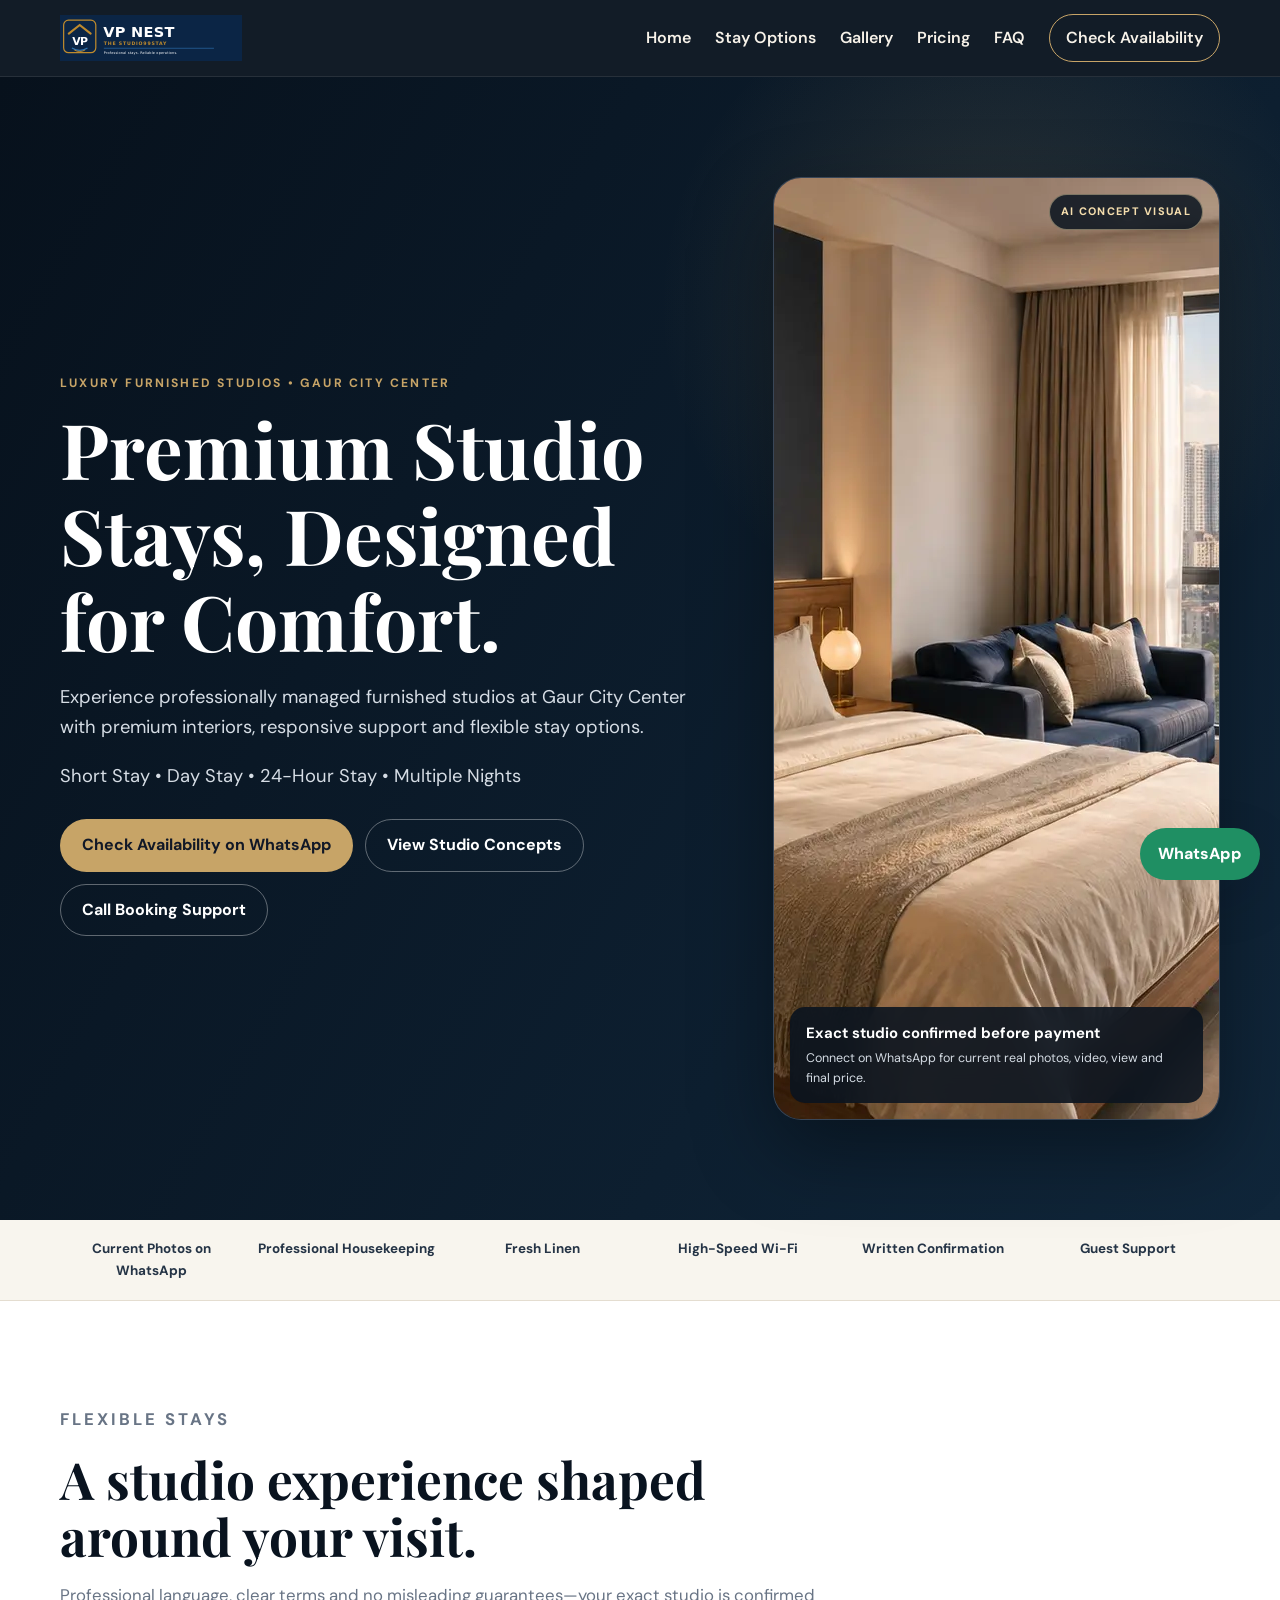
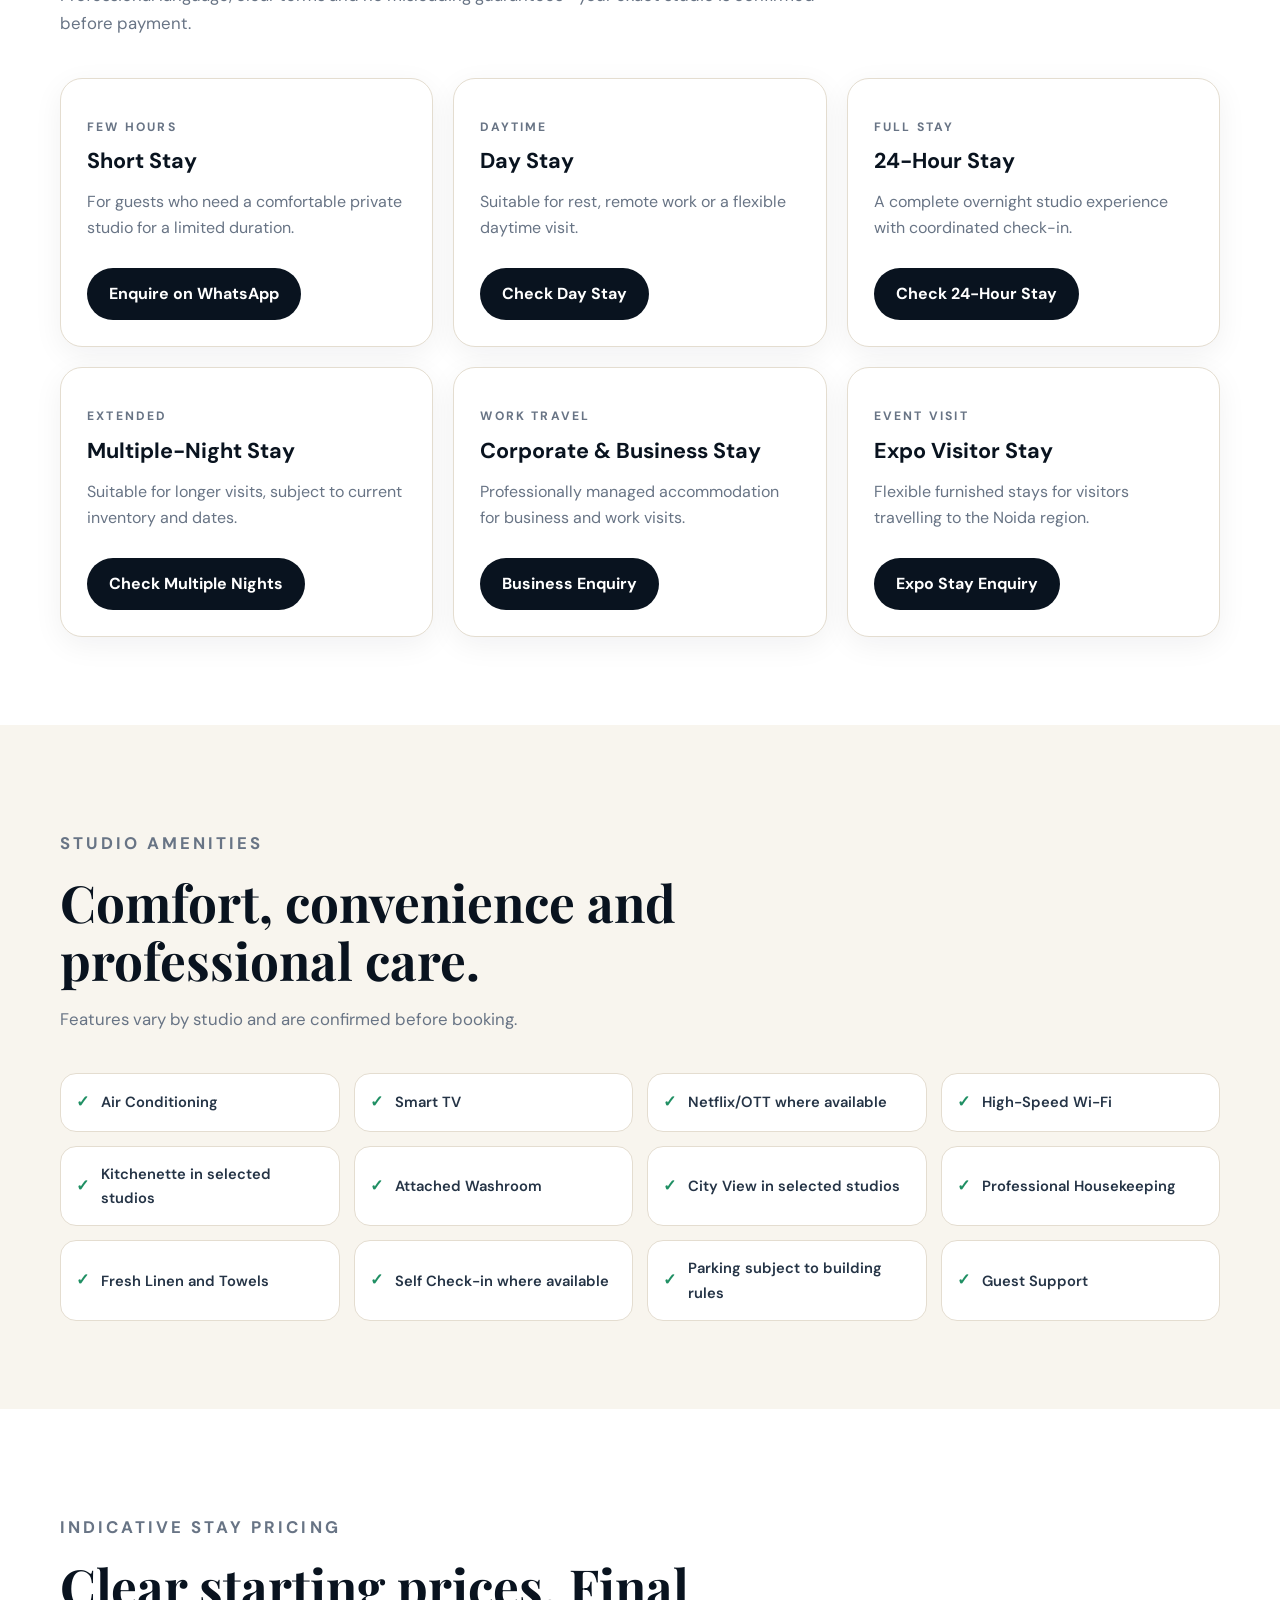
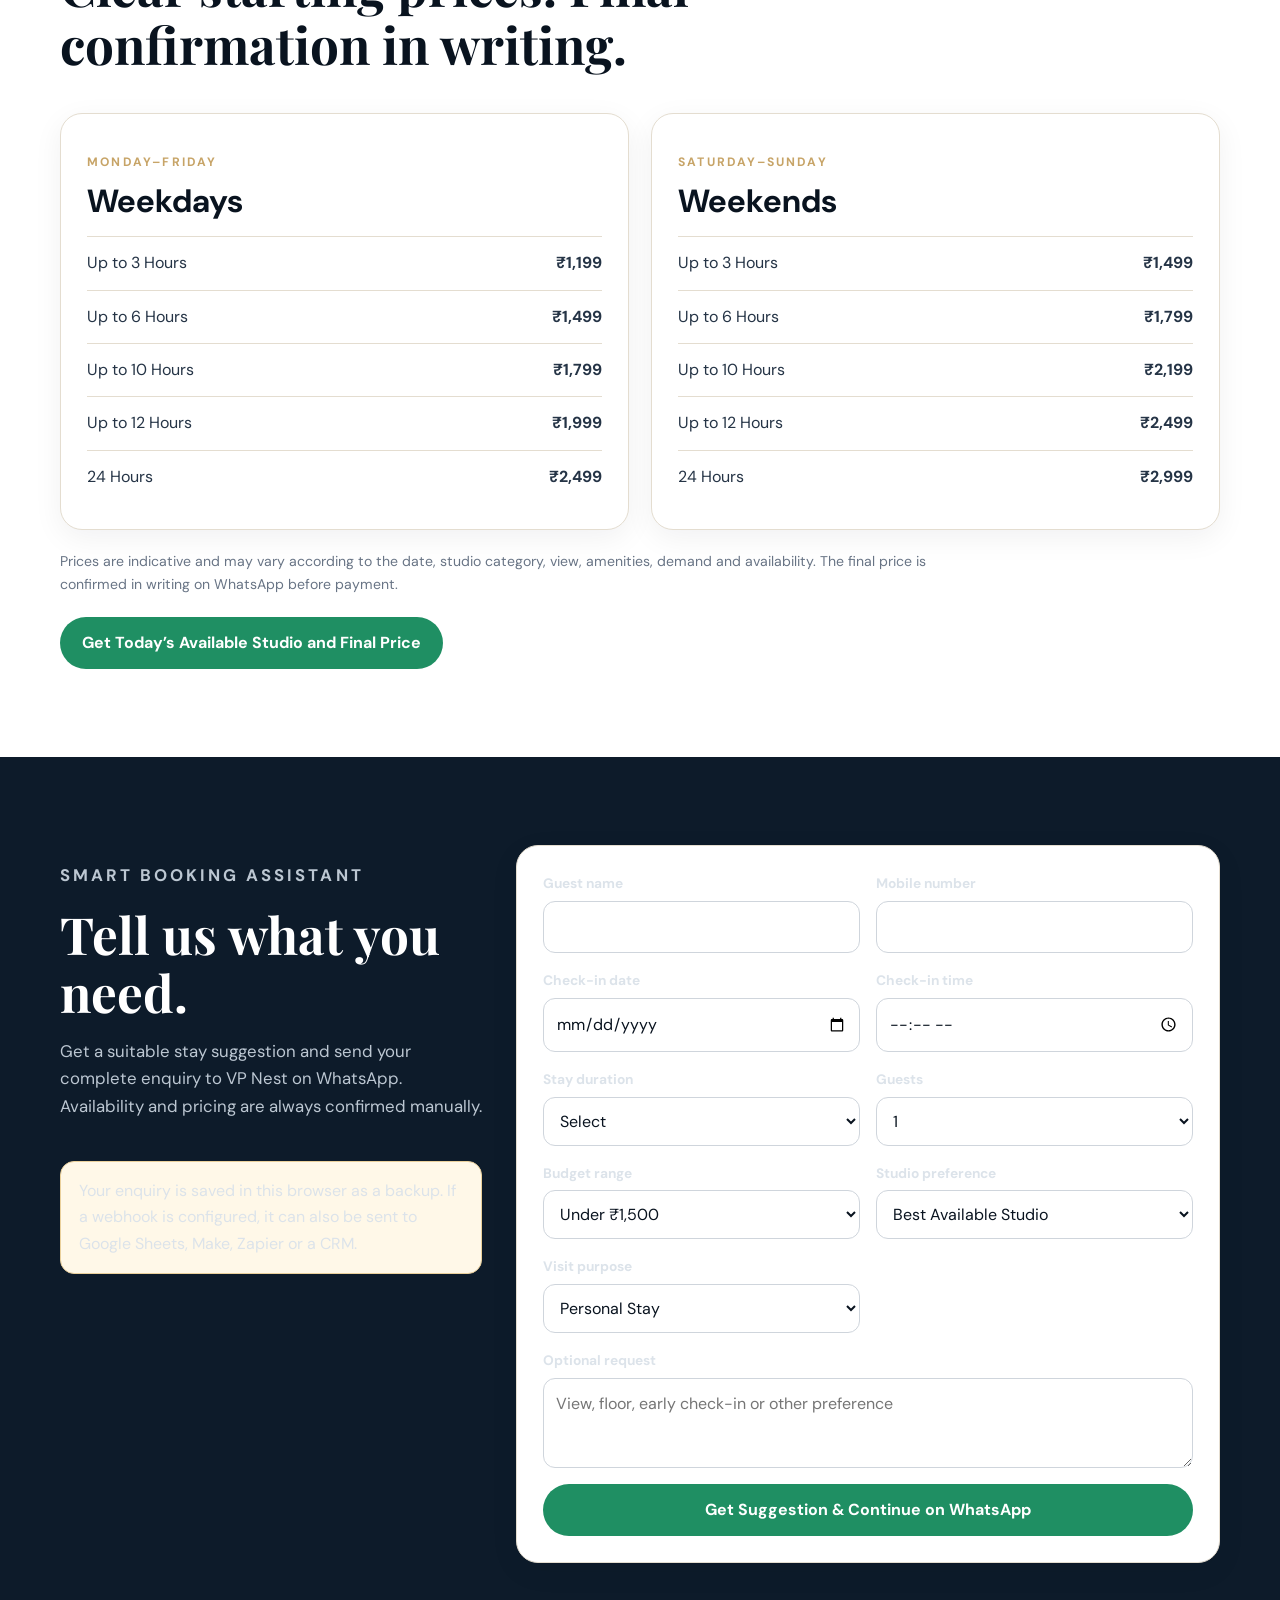
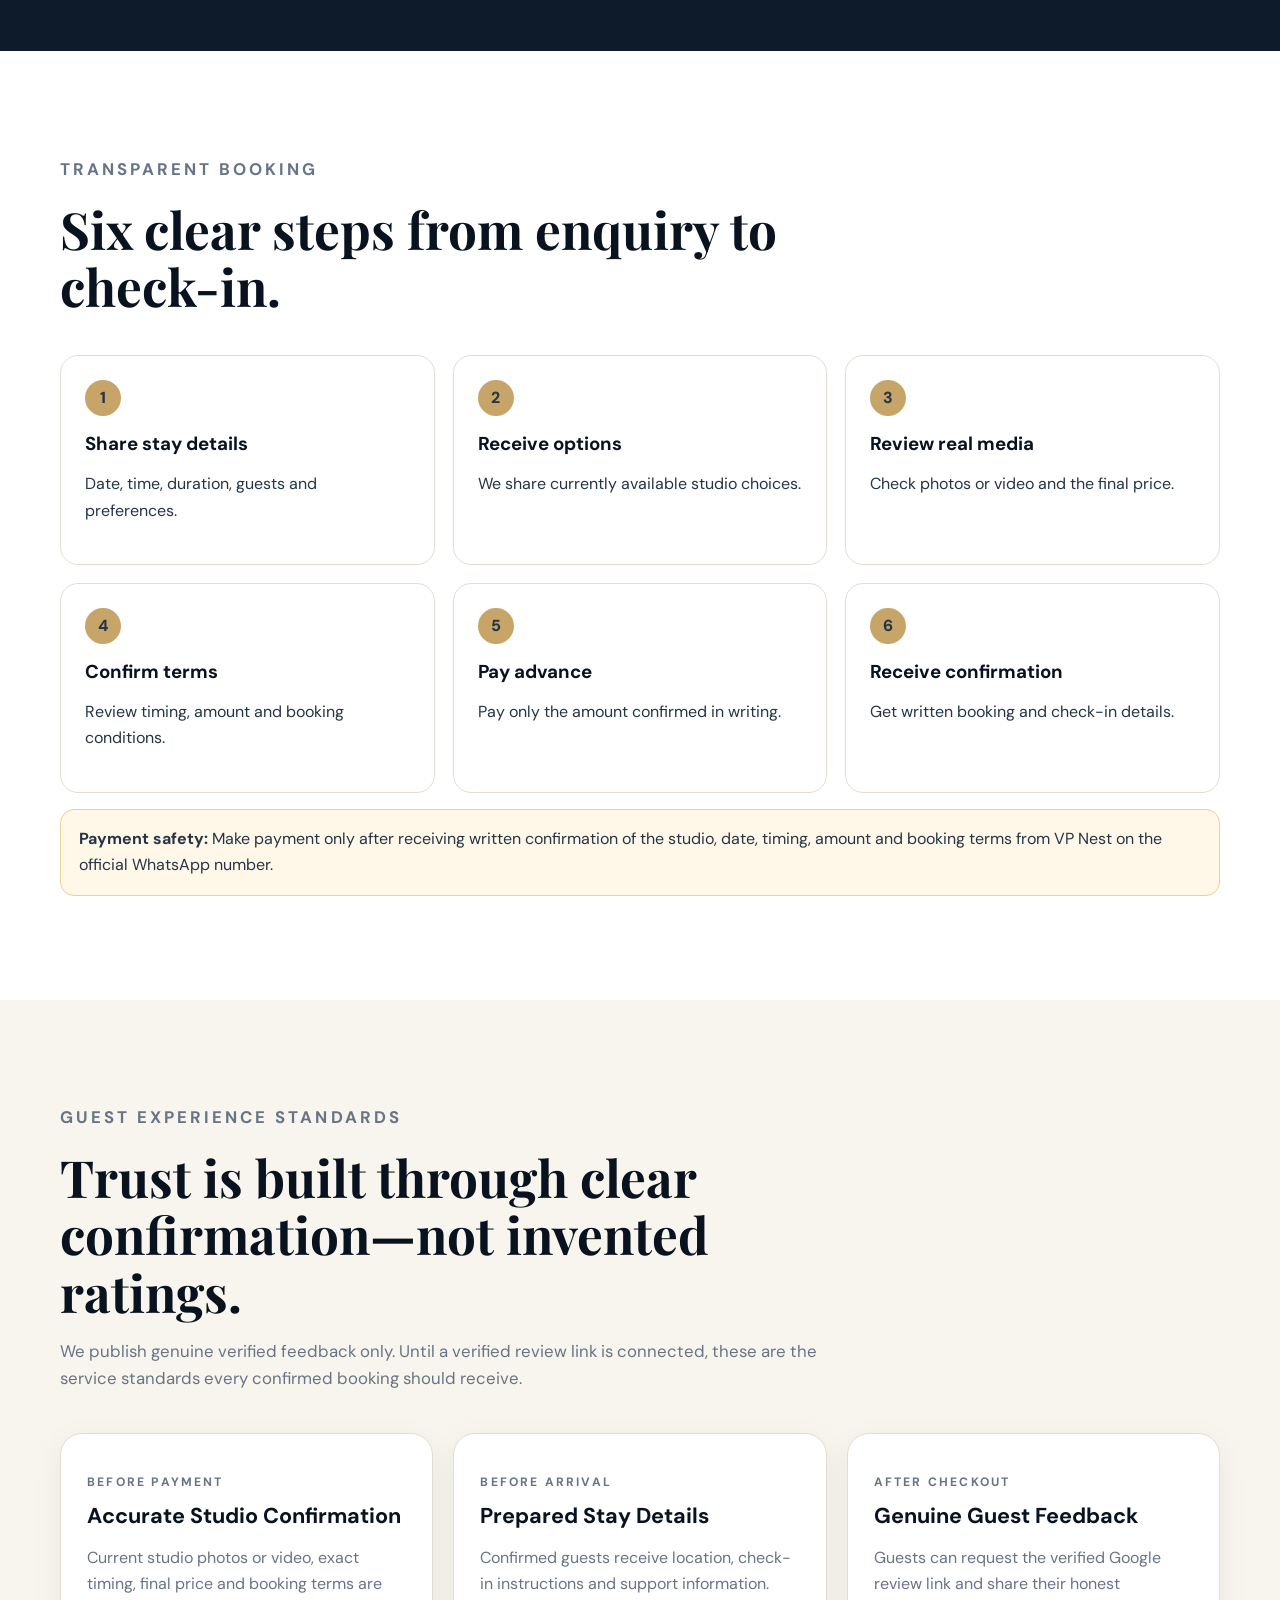
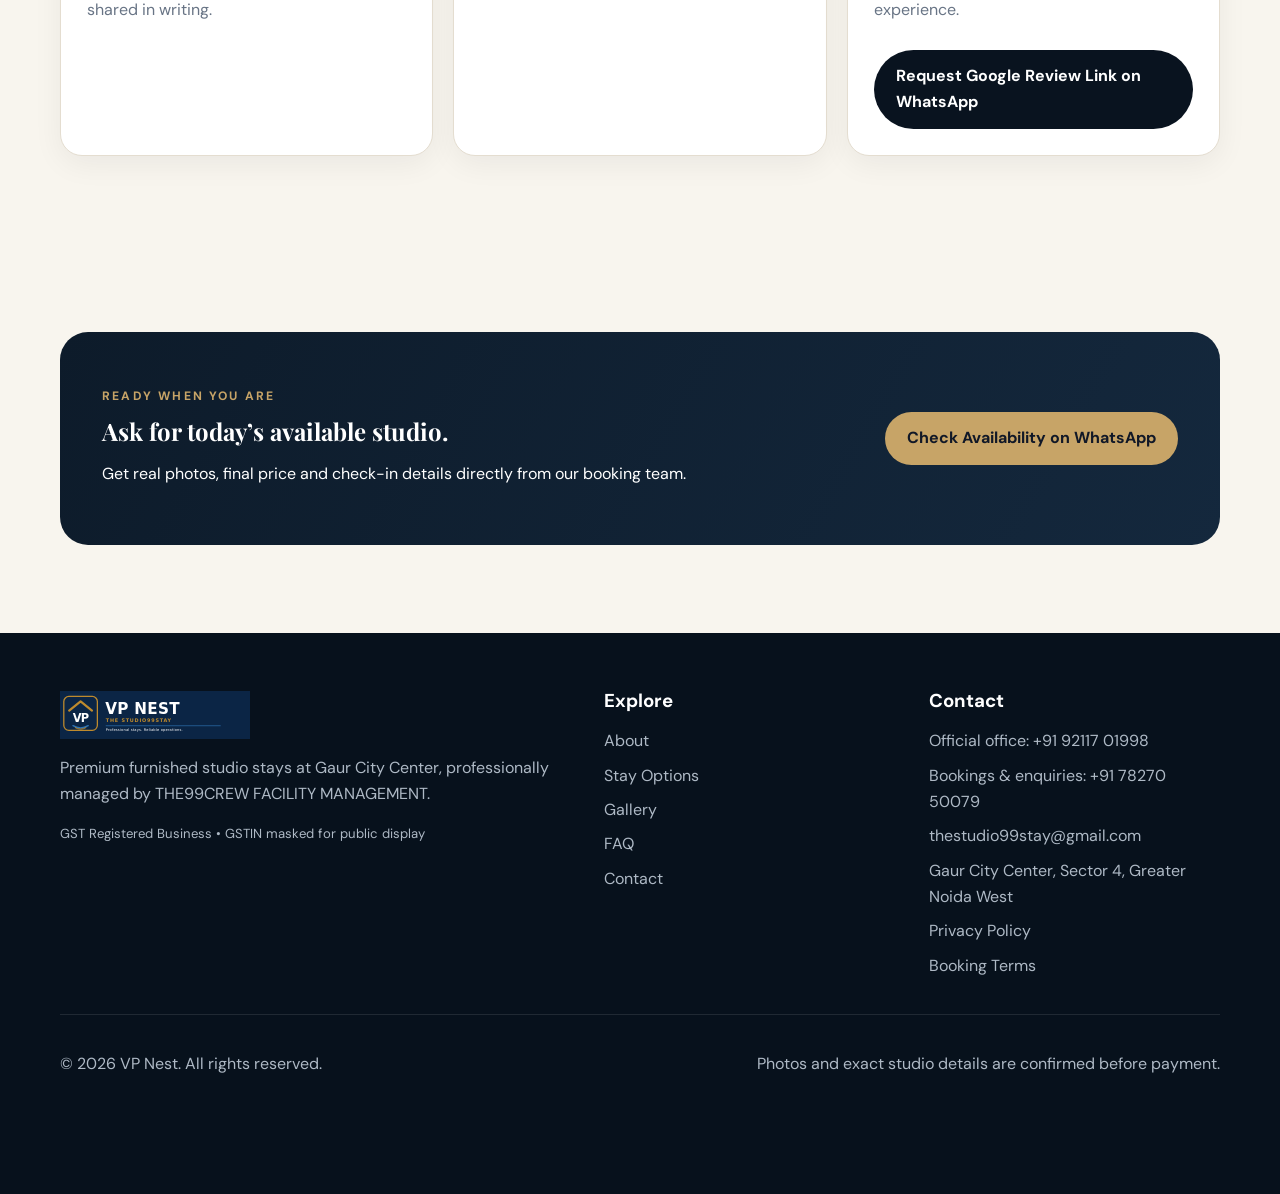
==== index.html @ a3711e69 "Add separate office and booking contact numbers" ====
<!doctype html><html lang="en-IN"><head><meta charset="utf-8"><meta name="viewport" content="width=device-width,initial-scale=1"><title>Luxury Studio Apartments in Greater Noida West | VP Nest</title><meta name="description" content="Premium furnished studio apartments at Gaur City Center for short stays, day stays, 24-hour and extended stays. Check real photos and availability on WhatsApp."><meta name="robots" content="index,follow"><meta name="theme-color" content="#09131f"><link rel="canonical" href="https://vp-nest-website.vercel.app/"><meta property="og:title" content="VP Nest – Premium Studio Stays"><meta property="og:description" content="Luxury furnished studio apartments at Gaur City Center, Greater Noida West."><meta property="og:type" content="website"><meta property="og:url" content="https://vp-nest-website.vercel.app/"><meta property="og:image" content="https://vp-nest-website.vercel.app/og-cover.jpg"><meta name="twitter:card" content="summary_large_image"><link rel="icon" href="favicon.svg"><link rel="manifest" href="manifest.webmanifest"><link rel="stylesheet" href="styles.css"><script type="application/ld+json">{"@context":"https://schema.org","@type":["LodgingBusiness","LocalBusiness"],"name":"VP Nest – The Studio99Stay","legalName":"THE99CREW FACILITY MANAGEMENT","url":"https://vp-nest-website.vercel.app/","telephone":"+919211701998","contactPoint":[{"@type":"ContactPoint","telephone":"+919211701998","contactType":"office"},{"@type":"ContactPoint","telephone":"+917827050079","contactType":"reservations","availableLanguage":["English","Hindi"]}],"email":"thestudio99stay@gmail.com","priceRange":"₹₹","address":{"@type":"PostalAddress","streetAddress":"Gaur City Center, Sector 4","addressLocality":"Greater Noida West","addressRegion":"Uttar Pradesh","addressCountry":"IN"}}</script></head><body>
<a class="skip-link" href="#main-content">Skip to content</a><header class="site-header"><nav class="nav container" aria-label="Main navigation"><a class="brand" href="index.html"><img src="logo-white.svg" alt="VP Nest – The Studio99Stay"></a><button class="nav-toggle" aria-label="Open navigation" aria-expanded="false"><span></span><span></span><span></span></button><div class="nav-links"><a href="index.html">Home</a><a href="services.html">Stay Options</a><a href="gallery.html">Gallery</a><a href="#pricing">Pricing</a><a href="faq.html">FAQ</a><a class="nav-cta" href="contact.html">Check Availability</a></div></nav></header>
<main id="main-content"><section class="hero"><div class="container hero-grid"><div class="hero-copy"><p class="eyebrow">Luxury furnished studios • Gaur City Center</p><h1>Premium Studio Stays, Designed for Comfort.</h1><p>Experience professionally managed furnished studios at Gaur City Center with premium interiors, responsive support and flexible stay options.</p><p>Short Stay • Day Stay • 24-Hour Stay • Multiple Nights</p><div class="hero-actions"><a class="btn btn-gold" data-whatsapp data-track="whatsapp_click">Check Availability on WhatsApp</a><a class="btn btn-outline" href="gallery.html">View Studio Concepts</a><a class="btn btn-outline" data-phone-link data-track="phone_click">Call Booking Support</a></div></div><div class="hero-media"><img src="assets/studios/studio-city-view-bedroom.webp" alt="AI concept visual of a premium furnished studio bedroom with city view" width="1672" height="941" fetchpriority="high"><span class="concept-badge">AI CONCEPT VISUAL</span><div class="hero-media-note"><strong>Exact studio confirmed before payment</strong><span>Connect on WhatsApp for current real photos, video, view and final price.</span></div></div></div></section>
<div class="trust-strip"><div class="container trust-grid"><span>Current Photos on WhatsApp</span><span>Professional Housekeeping</span><span>Fresh Linen</span><span>High-Speed Wi-Fi</span><span>Written Confirmation</span><span>Guest Support</span></div></div>
<section class="section container"><div class="section-heading"><p class="eyebrow">Flexible stays</p><h2>A studio experience shaped around your visit.</h2><p>Professional language, clear terms and no misleading guarantees—your exact studio is confirmed before payment.</p></div><div class="cards"><article class="card"><p class="kicker">FEW HOURS</p><h3>Short Stay</h3><p>For guests who need a comfortable private studio for a limited duration.</p><a class="btn btn-dark" data-whatsapp>Enquire on WhatsApp</a></article><article class="card"><p class="kicker">DAYTIME</p><h3>Day Stay</h3><p>Suitable for rest, remote work or a flexible daytime visit.</p><a class="btn btn-dark" data-whatsapp>Check Day Stay</a></article><article class="card"><p class="kicker">FULL STAY</p><h3>24-Hour Stay</h3><p>A complete overnight studio experience with coordinated check-in.</p><a class="btn btn-dark" data-whatsapp>Check 24-Hour Stay</a></article><article class="card"><p class="kicker">EXTENDED</p><h3>Multiple-Night Stay</h3><p>Suitable for longer visits, subject to current inventory and dates.</p><a class="btn btn-dark" data-whatsapp>Check Multiple Nights</a></article><article class="card"><p class="kicker">WORK TRAVEL</p><h3>Corporate & Business Stay</h3><p>Professionally managed accommodation for business and work visits.</p><a class="btn btn-dark" data-whatsapp>Business Enquiry</a></article><article class="card"><p class="kicker">EVENT VISIT</p><h3>Expo Visitor Stay</h3><p>Flexible furnished stays for visitors travelling to the Noida region.</p><a class="btn btn-dark" data-whatsapp>Expo Stay Enquiry</a></article></div></section>
<section class="section section-soft"><div class="container"><div class="section-heading"><p class="eyebrow">Studio amenities</p><h2>Comfort, convenience and professional care.</h2><p>Features vary by studio and are confirmed before booking.</p></div><div id="amenitiesGrid" class="amenities-grid"></div></div></section>
<section id="pricing" class="section container"><div class="section-heading"><p class="eyebrow">Indicative stay pricing</p><h2>Clear starting prices. Final confirmation in writing.</h2></div><div id="pricingTables" class="pricing-grid"></div><p class="disclaimer">Prices are indicative and may vary according to the date, studio category, view, amenities, demand and availability. The final price is confirmed in writing on WhatsApp before payment.</p><a class="btn btn-whatsapp" data-whatsapp>Get Today’s Available Studio and Final Price</a></section>
<section class="section section-dark"><div class="container assistant-layout"><div><div class="section-heading"><p class="eyebrow">Smart booking assistant</p><h2>Tell us what you need.</h2><p>Get a suitable stay suggestion and send your complete enquiry to VP Nest on WhatsApp. Availability and pricing are always confirmed manually.</p></div><div class="photo-note">Your enquiry is saved in this browser as a backup. If a webhook is configured, it can also be sent to Google Sheets, Make, Zapier or a CRM.</div></div><form id="bookingAssistant" class="assistant-card"><div class="field"><label for="name">Guest name</label><input id="name" name="name" autocomplete="name" required></div><div class="field"><label for="phone">Mobile number</label><input id="phone" name="phone" inputmode="tel" autocomplete="tel" pattern="[0-9 +()-]{10,16}" required></div><div class="field"><label for="checkinDate">Check-in date</label><input id="checkinDate" name="checkinDate" type="date" required></div><div class="field"><label for="checkinTime">Check-in time</label><input id="checkinTime" name="checkinTime" type="time" required></div><div class="field"><label for="duration">Stay duration</label><select id="duration" name="duration" required><option value="">Select</option><option>Up to 3 Hours</option><option>Up to 6 Hours</option><option>Up to 10 Hours</option><option>Up to 12 Hours</option><option>24 Hours</option><option>Multiple Nights</option></select></div><div class="field"><label for="guests">Guests</label><select id="guests" name="guests" required><option>1</option><option>2</option><option>3</option><option>4</option></select></div><div class="field"><label for="budget">Budget range</label><select id="budget" name="budget" required><option>Under ₹1,500</option><option>₹1,500–₹2,000</option><option>₹2,000–₹3,000</option><option>₹3,000+</option></select></div><div class="field"><label for="preference">Studio preference</label><select id="preference" name="preference" required><option>Best Available Studio</option><option>Premium Studio</option><option>City View</option><option>Kitchenette</option></select></div><div class="field"><label for="purpose">Visit purpose</label><select id="purpose" name="purpose" required><option>Personal Stay</option><option>Business</option><option>Expo Visit</option><option>Remote Work</option><option>Other</option></select></div><div class="field full"><label for="request">Optional request</label><textarea id="request" name="request" placeholder="View, floor, early check-in or other preference"></textarea></div><div id="assistantResult" class="assistant-result" hidden aria-live="polite"></div><button class="btn btn-whatsapp field full" type="submit">Get Suggestion & Continue on WhatsApp</button></form></div></section>
<section class="section container"><div class="section-heading"><p class="eyebrow">Transparent booking</p><h2>Six clear steps from enquiry to check-in.</h2></div><div class="steps"><article class="step"><h3>Share stay details</h3><p>Date, time, duration, guests and preferences.</p></article><article class="step"><h3>Receive options</h3><p>We share currently available studio choices.</p></article><article class="step"><h3>Review real media</h3><p>Check photos or video and the final price.</p></article><article class="step"><h3>Confirm terms</h3><p>Review timing, amount and booking conditions.</p></article><article class="step"><h3>Pay advance</h3><p>Pay only the amount confirmed in writing.</p></article><article class="step"><h3>Receive confirmation</h3><p>Get written booking and check-in details.</p></article></div><p class="safety-notice"><strong>Payment safety:</strong> Make payment only after receiving written confirmation of the studio, date, timing, amount and booking terms from VP Nest on the official WhatsApp number.</p></section>
<section class="section section-soft"><div class="container"><div class="section-heading"><p class="eyebrow">Guest experience standards</p><h2>Trust is built through clear confirmation—not invented ratings.</h2><p>We publish genuine verified feedback only. Until a verified review link is connected, these are the service standards every confirmed booking should receive.</p></div><div class="cards"><article class="card"><p class="kicker">BEFORE PAYMENT</p><h3>Accurate Studio Confirmation</h3><p>Current studio photos or video, exact timing, final price and booking terms are shared in writing.</p></article><article class="card"><p class="kicker">BEFORE ARRIVAL</p><h3>Prepared Stay Details</h3><p>Confirmed guests receive location, check-in instructions and support information.</p></article><article class="card"><p class="kicker">AFTER CHECKOUT</p><h3>Genuine Guest Feedback</h3><p>Guests can request the verified Google review link and share their honest experience.</p><a id="googleReviewButton" class="btn btn-dark">Request Review Link</a></article></div></div></section>
<section class="section section-soft"><div class="container cta"><div><p class="eyebrow">Ready when you are</p><h2>Ask for today’s available studio.</h2><p>Get real photos, final price and check-in details directly from our booking team.</p></div><a class="btn btn-gold" data-whatsapp>Check Availability on WhatsApp</a></div></section></main>
<footer class="footer"><div class="container footer-grid"><div><img class="footer-logo" src="logo-white.svg" alt="VP Nest – The Studio99Stay"><p>Premium furnished studio stays at Gaur City Center, professionally managed by THE99CREW FACILITY MANAGEMENT.</p><p class="legal-line">GST Registered Business • GSTIN masked for public display</p></div><div><h3>Explore</h3><div class="footer-links"><a href="about.html">About</a><a href="services.html">Stay Options</a><a href="gallery.html">Gallery</a><a href="faq.html">FAQ</a><a href="contact.html">Contact</a></div></div><div><h3>Contact</h3><div class="footer-links"><span>Official office: <a data-official-phone-link data-official-phone></a></span><span>Bookings &amp; enquiries: <a data-phone-link data-phone></a></span><a data-email></a><span>Gaur City Center, Sector 4, Greater Noida West</span><a href="privacy.html">Privacy Policy</a><a href="terms.html">Booking Terms</a></div></div></div><div class="container footer-bottom"><p>© <span data-current-year></span> VP Nest. All rights reserved.</p><p>Photos and exact studio details are confirmed before payment.</p></div></footer>
<a class="floating-whatsapp" data-whatsapp>WhatsApp</a><div class="mobile-bar"><a data-whatsapp>WhatsApp</a><a data-phone-link>Call</a><a href="gallery.html">Photos</a></div><script src="config.js"></script><script src="script.js"></script></body></html>
---- styles.css ----
@import url('https://fonts.googleapis.com/css2?family=DM+Sans:wght@400;500;600;700&family=Playfair+Display:wght@600;700&display=swap');
.hero-media{position:relative;border-radius:28px;overflow:hidden;box-shadow:0 30px 80px rgba(0,0,0,.38);border:1px solid rgba(255,255,255,.16);background:#132337}.hero-media>img{width:100%;aspect-ratio:16/9;object-fit:cover}.concept-badge{position:absolute;top:16px;right:16px;padding:8px 11px;border-radius:999px;background:rgba(9,19,31,.85);color:#f4ddad;border:1px solid rgba(244,221,173,.45);font-size:.68rem;letter-spacing:.12em;font-weight:800;backdrop-filter:blur(10px)}.hero-media-note{position:absolute;left:16px;right:16px;bottom:16px;display:grid;gap:2px;padding:14px 16px;border-radius:15px;background:rgba(9,19,31,.87);backdrop-filter:blur(12px)}.hero-media-note strong{font-size:.93rem}.hero-media-note span{color:#d5dce4;font-size:.78rem}.concept-gallery{display:grid;grid-template-columns:repeat(12,1fr);gap:18px}.concept-card{position:relative;grid-column:span 4;overflow:hidden;border:0;border-radius:22px;padding:0;background:#101d2a;color:#fff;text-align:left;cursor:pointer;box-shadow:var(--shadow)}.concept-card:first-child{grid-column:span 8}.concept-card:nth-child(2){grid-column:span 4}.concept-card img{width:100%;aspect-ratio:4/3;object-fit:cover;transition:transform .45s ease}.concept-card:first-child img{aspect-ratio:2/1}.concept-card:hover img,.concept-card:focus-visible img{transform:scale(1.025)}.concept-card-overlay{position:absolute;inset:auto 0 0;padding:36px 18px 17px;background:linear-gradient(transparent,rgba(5,13,21,.92));display:flex;align-items:end;justify-content:space-between;gap:12px}.concept-card-overlay strong{font-size:1rem}.concept-card-overlay span{font-size:.65rem;letter-spacing:.09em;color:#f1dcae}.lightbox{position:fixed;z-index:100;inset:0;background:rgba(4,9,15,.96);display:grid;place-items:center;padding:50px 70px}.lightbox[hidden]{display:none}.lightbox figure{margin:0;max-width:min(1100px,90vw)}.lightbox figure img{max-height:76vh;width:auto;margin:auto;border-radius:16px}.lightbox figcaption{display:flex;align-items:center;justify-content:center;gap:14px;flex-wrap:wrap;color:#fff;padding:14px;text-align:center}.lightbox figcaption span,.lightbox figcaption small{color:#aeb9c5}.lightbox-close,.lightbox-prev,.lightbox-next{position:absolute;border:1px solid rgba(255,255,255,.25);background:rgba(255,255,255,.08);color:#fff;border-radius:50%;cursor:pointer}.lightbox-close{top:18px;right:18px;width:45px;height:45px;font-size:1.8rem}.lightbox-prev,.lightbox-next{top:50%;width:48px;height:48px;font-size:2rem}.lightbox-prev{left:18px}.lightbox-next{right:18px}.gallery-hero{background:radial-gradient(circle at 80% 15%,rgba(199,164,103,.22),transparent 25%),var(--navy)}
@media(max-width:900px){.concept-card,.concept-card:first-child,.concept-card:nth-child(2){grid-column:span 6}}
@media(max-width:620px){.hero-media-note{position:relative;left:auto;right:auto;bottom:auto;border-radius:0}.concept-card,.concept-card:first-child,.concept-card:nth-child(2){grid-column:1/-1}.concept-card:first-child img{aspect-ratio:4/3}.lightbox{padding:55px 12px 90px}.lightbox-prev,.lightbox-next{top:auto;bottom:22px}}
:root{--ink:#09131f;--navy:#0d1b2a;--navy2:#14283d;--ivory:#f8f5ee;--paper:#fff;--gold:#c7a467;--text:#253446;--muted:#687485;--line:#e4ddd0;--green:#1f8f63;--shadow:0 18px 55px rgba(9,19,31,.12);--radius:22px}*{box-sizing:border-box}html{scroll-behavior:smooth}body{margin:0;font-family:'DM Sans',Arial,sans-serif;color:var(--text);background:var(--paper);line-height:1.65}body.menu-open{overflow:hidden}a{color:inherit;text-decoration:none}img{max-width:100%;display:block}button,input,select,textarea{font:inherit}.container{width:min(1160px,calc(100% - 36px));margin:auto}.skip-link{position:absolute;left:-9999px}.skip-link:focus{left:16px;top:16px;z-index:100;background:#fff;padding:10px}.site-header{position:sticky;top:0;z-index:40;background:rgba(9,19,31,.96);backdrop-filter:blur(12px);border-bottom:1px solid rgba(255,255,255,.09)}.nav{height:76px;display:flex;align-items:center;justify-content:space-between}.brand img{width:182px;height:auto}.nav-links{display:flex;align-items:center;gap:24px;color:#f7f2e9;font-weight:600}.nav-links a:hover,.nav-links a:focus-visible{color:#e5c98e}.nav-cta{border:1px solid var(--gold);border-radius:999px;padding:10px 16px}.nav-toggle{display:none;background:none;border:0;padding:10px}.nav-toggle span{display:block;width:25px;height:2px;background:#fff;margin:5px}.hero{min-height:720px;color:#fff;display:grid;align-items:center;background:radial-gradient(circle at 78% 20%,rgba(199,164,103,.18),transparent 25%),linear-gradient(120deg,#07111c,#10263a)}.hero-grid{display:grid;grid-template-columns:1.18fr .82fr;gap:70px;align-items:center;padding:100px 0}.eyebrow,.kicker{font-size:.76rem;letter-spacing:.18em;font-weight:700;text-transform:uppercase;color:var(--gold)}h1,h2,h3{color:var(--ink);line-height:1.12;margin:0 0 16px}h1,h2{font-family:'Playfair Display',Georgia,serif}.hero h1{color:#fff;font-size:clamp(3rem,6vw,5.5rem);max-width:830px}.hero-copy>p:not(.eyebrow){font-size:1.15rem;color:#d6dde5;max-width:700px}.hero-actions,.action-row{display:flex;gap:12px;flex-wrap:wrap;margin-top:28px}.btn{display:inline-flex;align-items:center;justify-content:center;min-height:50px;border:1px solid transparent;border-radius:999px;padding:12px 21px;font-weight:700;cursor:pointer;transition:.2s transform,.2s box-shadow}.btn:hover{transform:translateY(-2px)}.btn-gold{background:var(--gold);color:#111827}.btn-outline{border-color:rgba(255,255,255,.35);color:#fff}.btn-dark{background:var(--ink);color:#fff}.btn-whatsapp{background:var(--green);color:#fff}.hero-panel{background:rgba(255,255,255,.08);border:1px solid rgba(255,255,255,.16);border-radius:28px;padding:28px;box-shadow:var(--shadow)}.hero-panel h3{color:#fff;font-size:1.45rem}.hero-panel p{color:#d6dde5}.hero-note{border-top:1px solid rgba(255,255,255,.14);padding-top:18px;margin-top:18px}.trust-strip{background:var(--ivory);border-bottom:1px solid var(--line)}.trust-grid{display:grid;grid-template-columns:repeat(6,1fr);gap:12px;padding:18px 0}.trust-grid span{text-align:center;font-size:.84rem;font-weight:700}.section{padding:88px 0}.section-soft{background:var(--ivory)}.section-dark{background:var(--navy);color:#dce3ea}.section-dark h2,.section-dark h3{color:#fff}.section-heading{max-width:760px;margin-bottom:40px}.section-heading h2{font-size:clamp(2.2rem,4vw,3.7rem)}.section-heading p{color:var(--muted);font-size:1.05rem}.section-dark .section-heading p{color:#bcc7d2}.cards{display:grid;grid-template-columns:repeat(3,1fr);gap:20px}.card,.price-card,.assistant-card{background:#fff;border:1px solid var(--line);border-radius:var(--radius);padding:26px;box-shadow:0 8px 30px rgba(9,19,31,.06)}.card h3{font-size:1.35rem}.card p{color:var(--muted)}.card .btn{margin-top:10px}.amenities-grid{display:grid;grid-template-columns:repeat(4,1fr);gap:14px}.amenity{display:flex;gap:12px;align-items:center;background:#fff;border:1px solid var(--line);border-radius:16px;padding:15px}.amenity span{color:var(--green);font-weight:800}.amenity p{margin:0;font-weight:600;font-size:.92rem}.pricing-grid{display:grid;grid-template-columns:1fr 1fr;gap:22px}.price-card h3{font-size:2rem}.price-row{display:flex;justify-content:space-between;border-top:1px solid var(--line);padding:13px 0}.disclaimer{font-size:.88rem;color:var(--muted);max-width:880px;margin:20px 0}.assistant-layout{display:grid;grid-template-columns:.75fr 1.25fr;gap:34px}.assistant-card{display:grid;grid-template-columns:1fr 1fr;gap:16px}.field{display:grid;gap:6px}.field.full{grid-column:1/-1}.field label{font-size:.86rem;font-weight:700}.field input,.field select,.field textarea{width:100%;border:1px solid #cfd5dc;border-radius:12px;padding:12px;background:#fff;color:var(--ink)}.field textarea{min-height:90px;resize:vertical}.field input:focus,.field select:focus,.field textarea:focus{outline:3px solid rgba(199,164,103,.3);border-color:var(--gold)}.assistant-result{grid-column:1/-1;background:#edf8f2;border-radius:12px;padding:14px;display:grid}.assistant-result[hidden]{display:none}.photo-note,.safety-notice{padding:16px 18px;border-radius:14px;background:#fff8e8;border:1px solid #ead09b}.gallery-placeholder{display:grid;grid-template-columns:repeat(3,1fr);gap:18px}.photo-card{aspect-ratio:4/3;border-radius:22px;background:linear-gradient(145deg,#152a40,#0b1723);display:flex;align-items:flex-end;padding:20px;color:#fff;box-shadow:var(--shadow)}.photo-card span{font-weight:700}.steps{display:grid;grid-template-columns:repeat(3,1fr);gap:18px;counter-reset:step}.step{background:#fff;border:1px solid var(--line);border-radius:18px;padding:24px}.step:before{counter-increment:step;content:counter(step);display:grid;place-items:center;width:36px;height:36px;border-radius:50%;background:var(--gold);font-weight:800;margin-bottom:18px}.cta{background:linear-gradient(120deg,var(--navy),var(--navy2));color:#fff;border-radius:28px;padding:42px;display:flex;align-items:center;justify-content:space-between;gap:28px}.cta h2{color:#fff}.page-hero{background:var(--navy);color:#d9e2ea;padding:78px 0}.page-hero h1{color:#fff;font-size:clamp(2.7rem,5vw,4.7rem)}.split{display:grid;grid-template-columns:1fr 1fr;gap:36px}.legal-copy{max-width:800px}.legal-copy h2{margin-top:34px}.footer{background:#07111c;color:#aeb9c5;padding:58px 0 100px}.footer-grid{display:grid;grid-template-columns:1.4fr .8fr .8fr;gap:35px}.footer-logo{width:190px}.footer h3{color:#fff}.footer-links{display:grid;gap:8px}.legal-line{font-size:.82rem}.footer-bottom{border-top:1px solid rgba(255,255,255,.1);margin-top:35px;padding-top:20px;display:flex;justify-content:space-between}.mobile-bar{display:none}.floating-whatsapp{position:fixed;right:20px;bottom:20px;background:var(--green);color:#fff;padding:13px 18px;border-radius:999px;font-weight:800;z-index:35;box-shadow:var(--shadow)}:focus-visible{outline:3px solid #f0cf8e;outline-offset:3px}@media(max-width:900px){.nav-toggle{display:block}.nav-links{display:none;position:fixed;inset:76px 0 0;background:var(--navy);padding:32px;flex-direction:column;align-items:flex-start}.menu-open .nav-links{display:flex}.hero{min-height:auto}.hero-grid,.assistant-layout,.split{grid-template-columns:1fr}.hero-grid{padding:72px 0}.trust-grid{grid-template-columns:repeat(3,1fr)}.cards,.steps,.gallery-placeholder{grid-template-columns:repeat(2,1fr)}.amenities-grid{grid-template-columns:repeat(2,1fr)}}@media(max-width:620px){.container{width:min(100% - 28px,1160px)}.hero h1{font-size:3rem}.hero-grid{gap:36px}.hero-actions .btn{width:100%}.trust-grid{grid-template-columns:repeat(2,1fr)}.section{padding:66px 0}.cards,.steps,.gallery-placeholder,.pricing-grid,.assistant-card,.footer-grid{grid-template-columns:1fr}.field.full{grid-column:auto}.cta{align-items:flex-start;flex-direction:column;padding:28px}.floating-whatsapp{display:none}.mobile-bar{display:grid;grid-template-columns:repeat(3,1fr);position:fixed;z-index:50;bottom:0;left:0;right:0;background:#07111c;color:#fff;padding:8px 8px calc(8px + env(safe-area-inset-bottom));box-shadow:0 -8px 25px rgba(0,0,0,.22)}.mobile-bar a{text-align:center;padding:9px 4px;font-size:.82rem;font-weight:700;border-right:1px solid rgba(255,255,255,.12)}.mobile-bar a:last-child{border:0}.footer-bottom{display:block}.footer{padding-bottom:120px}}
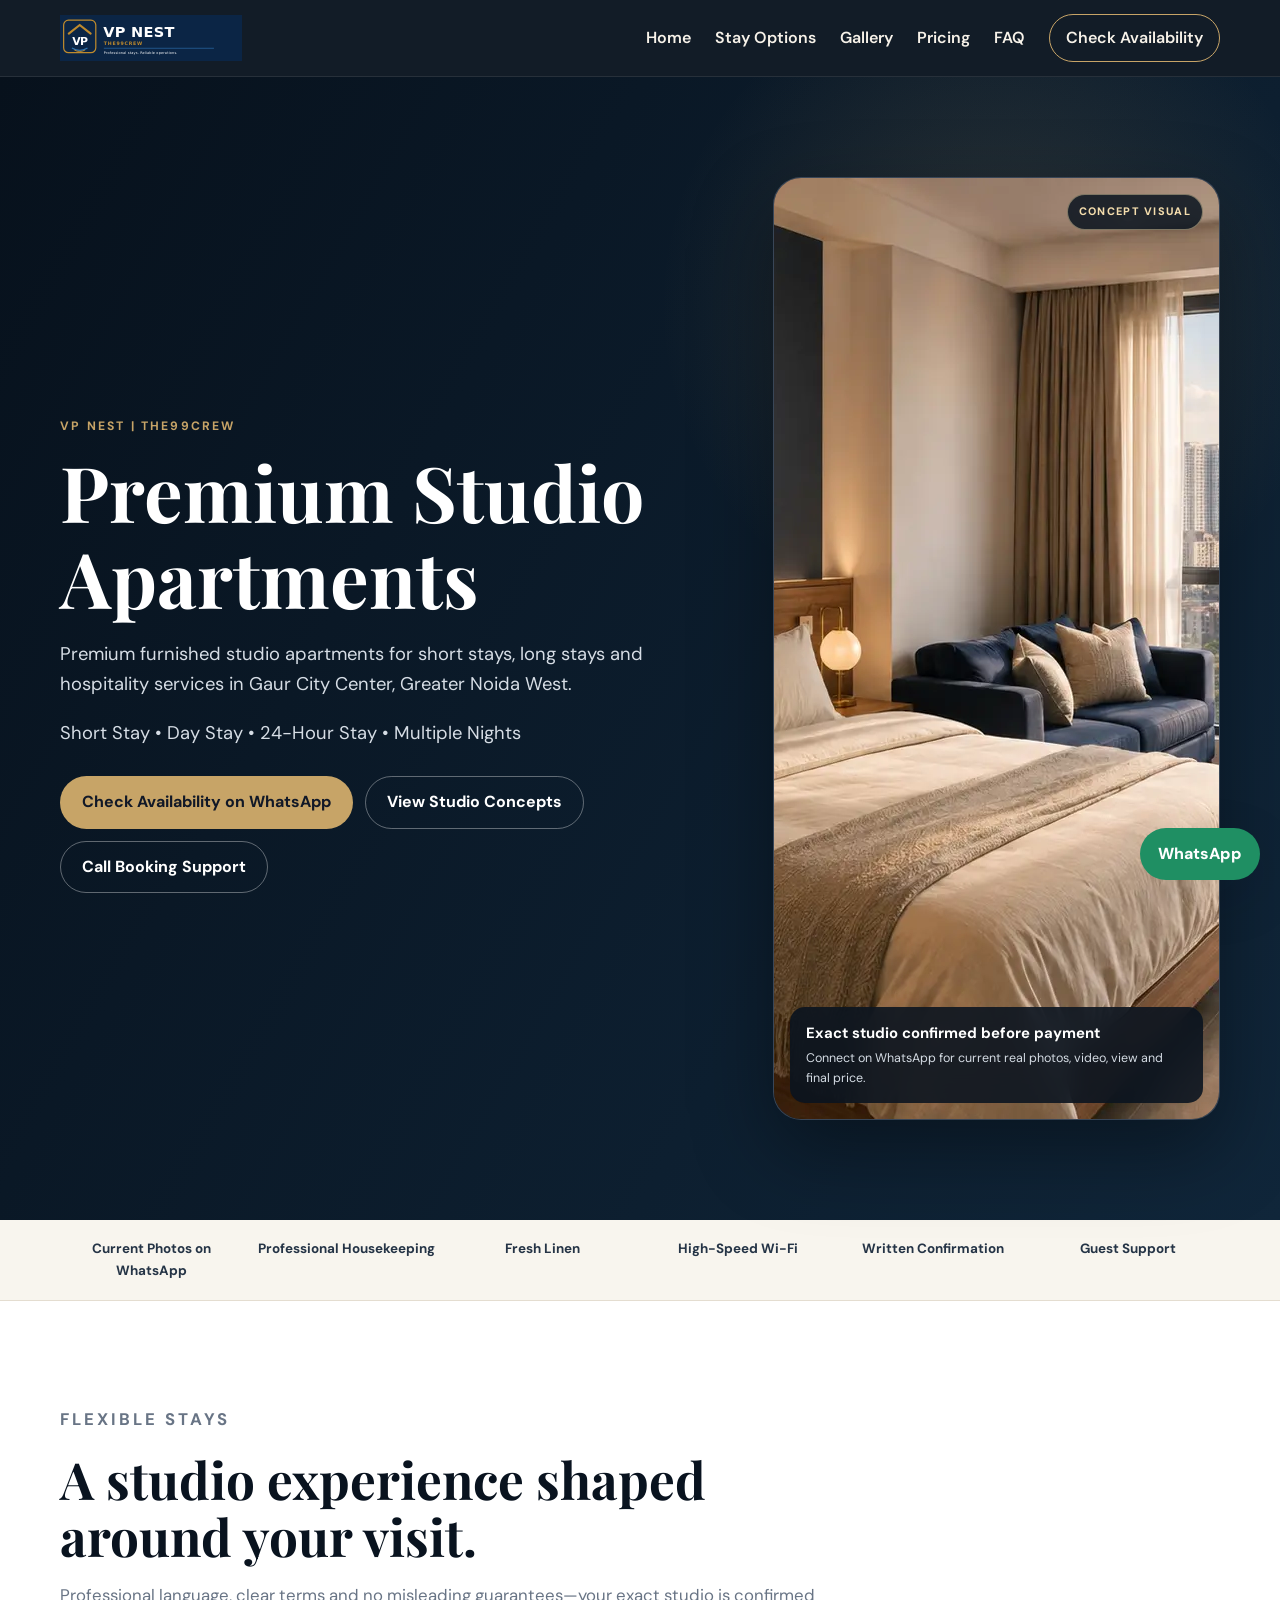
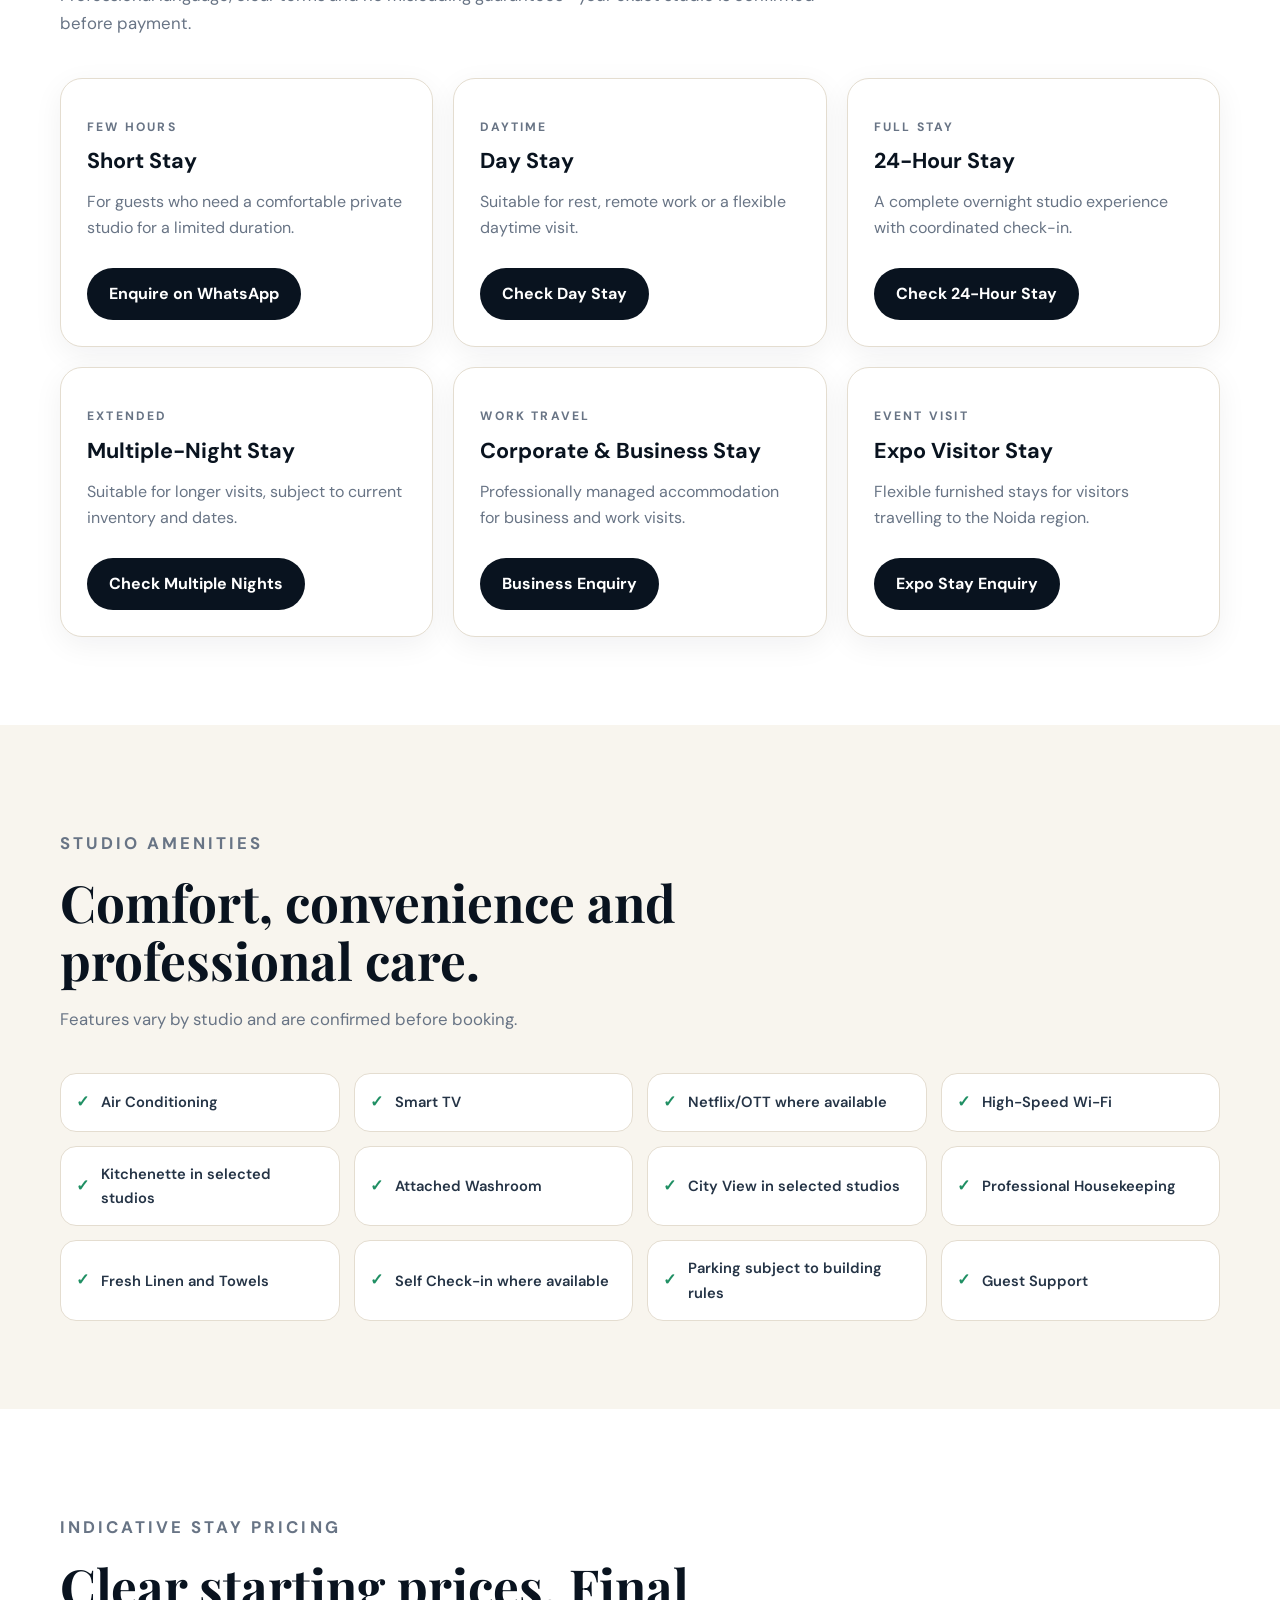
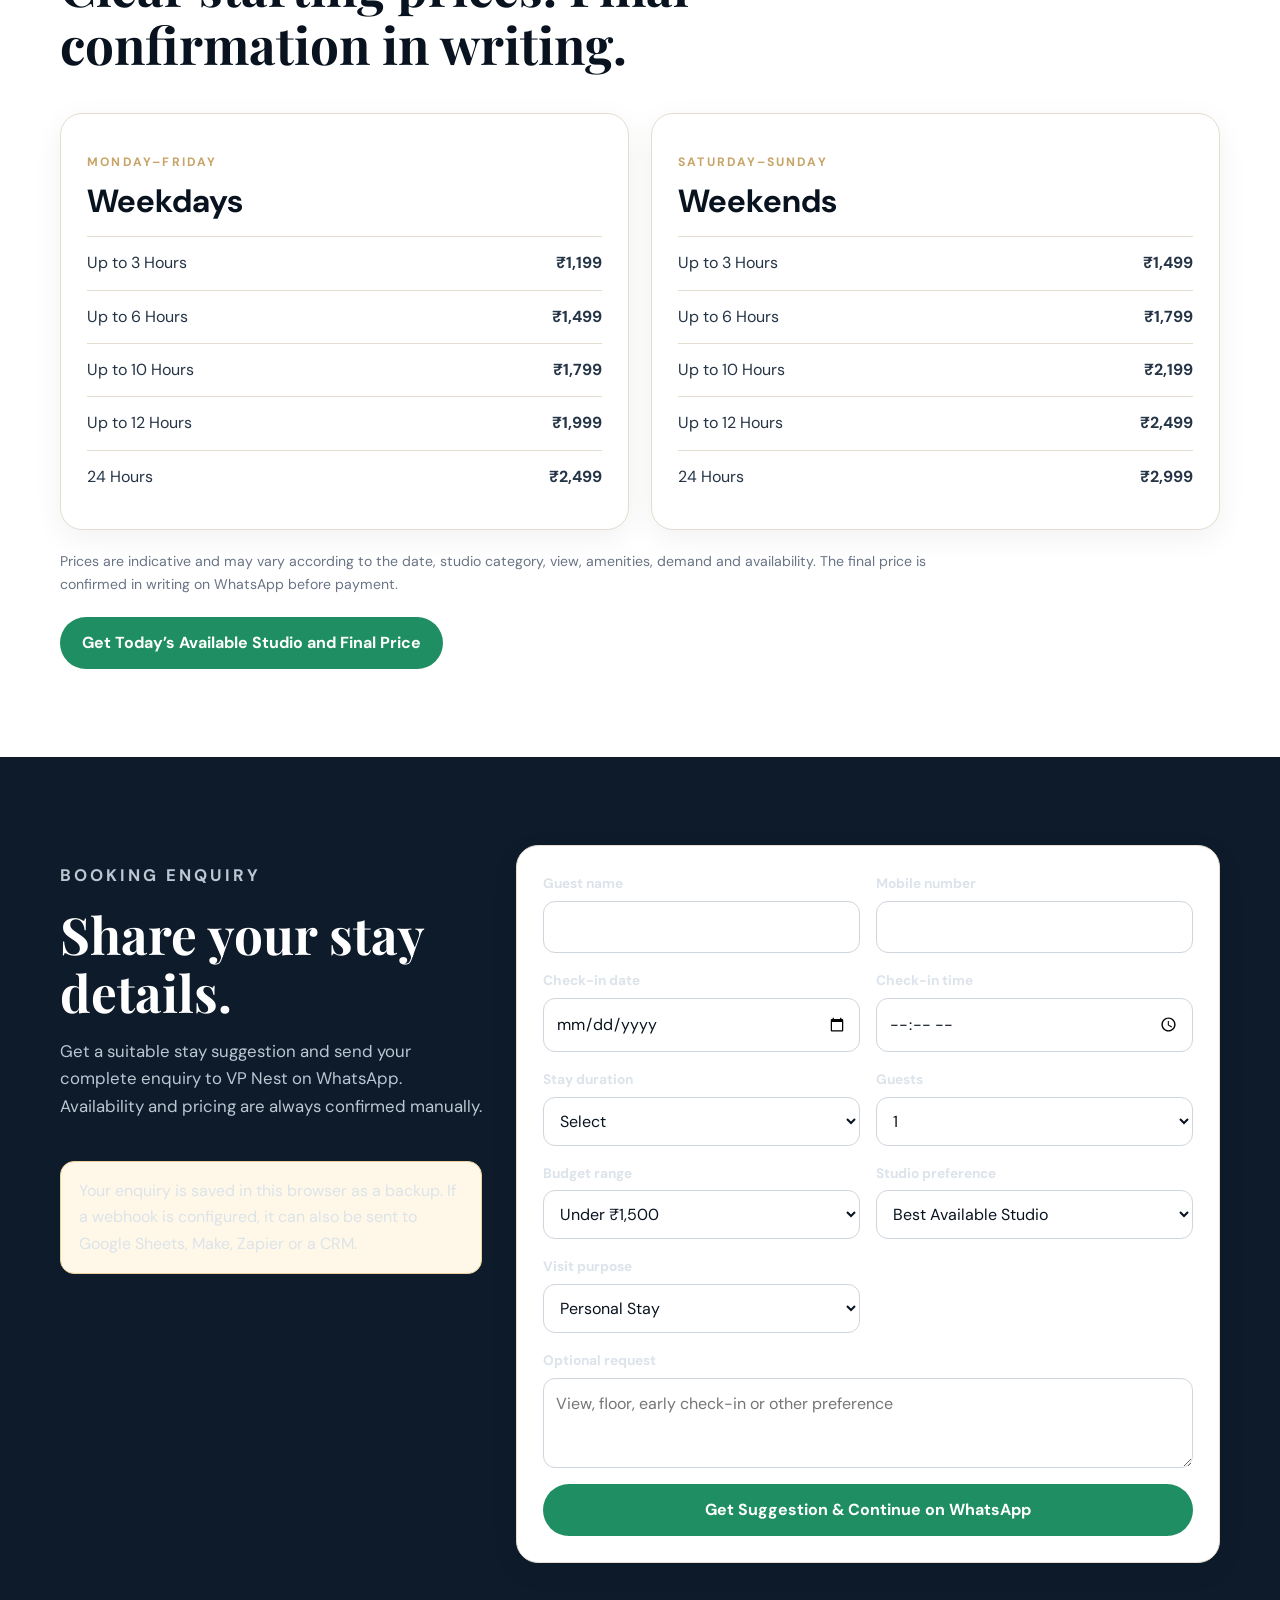
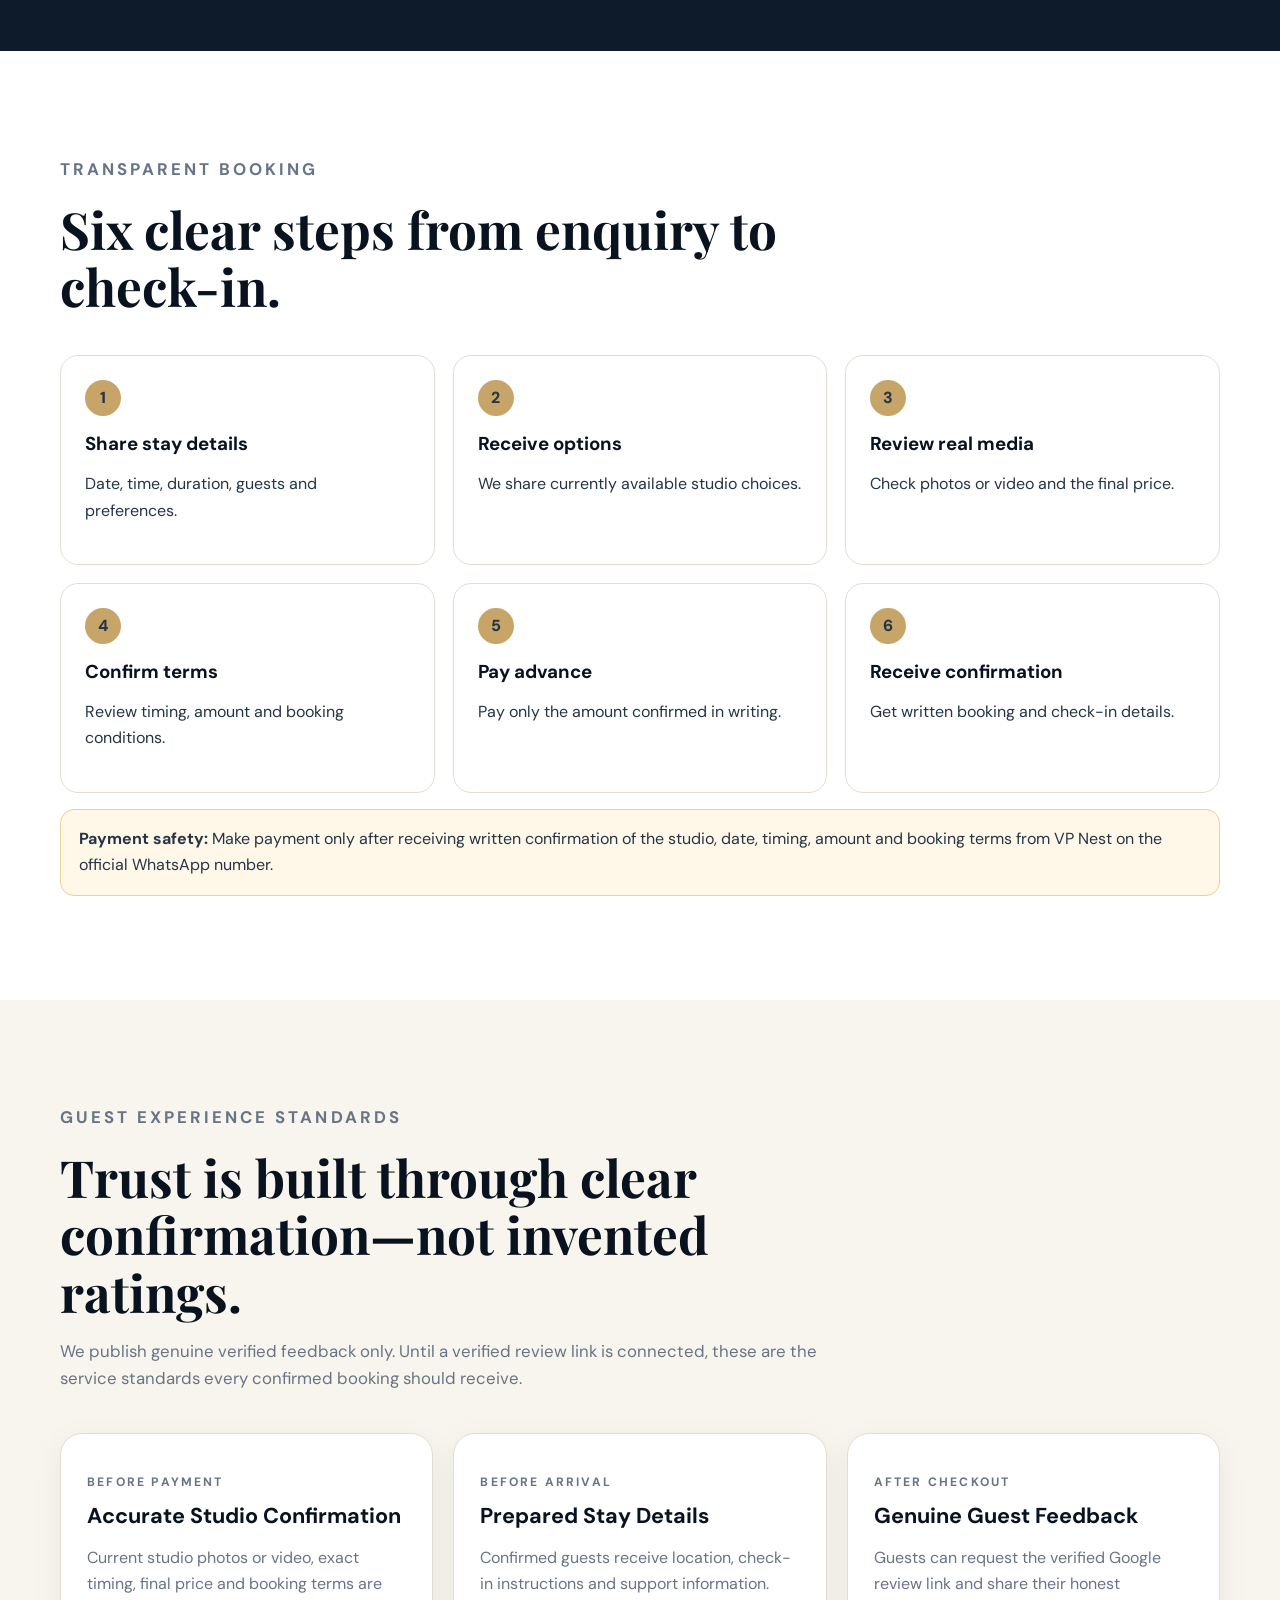
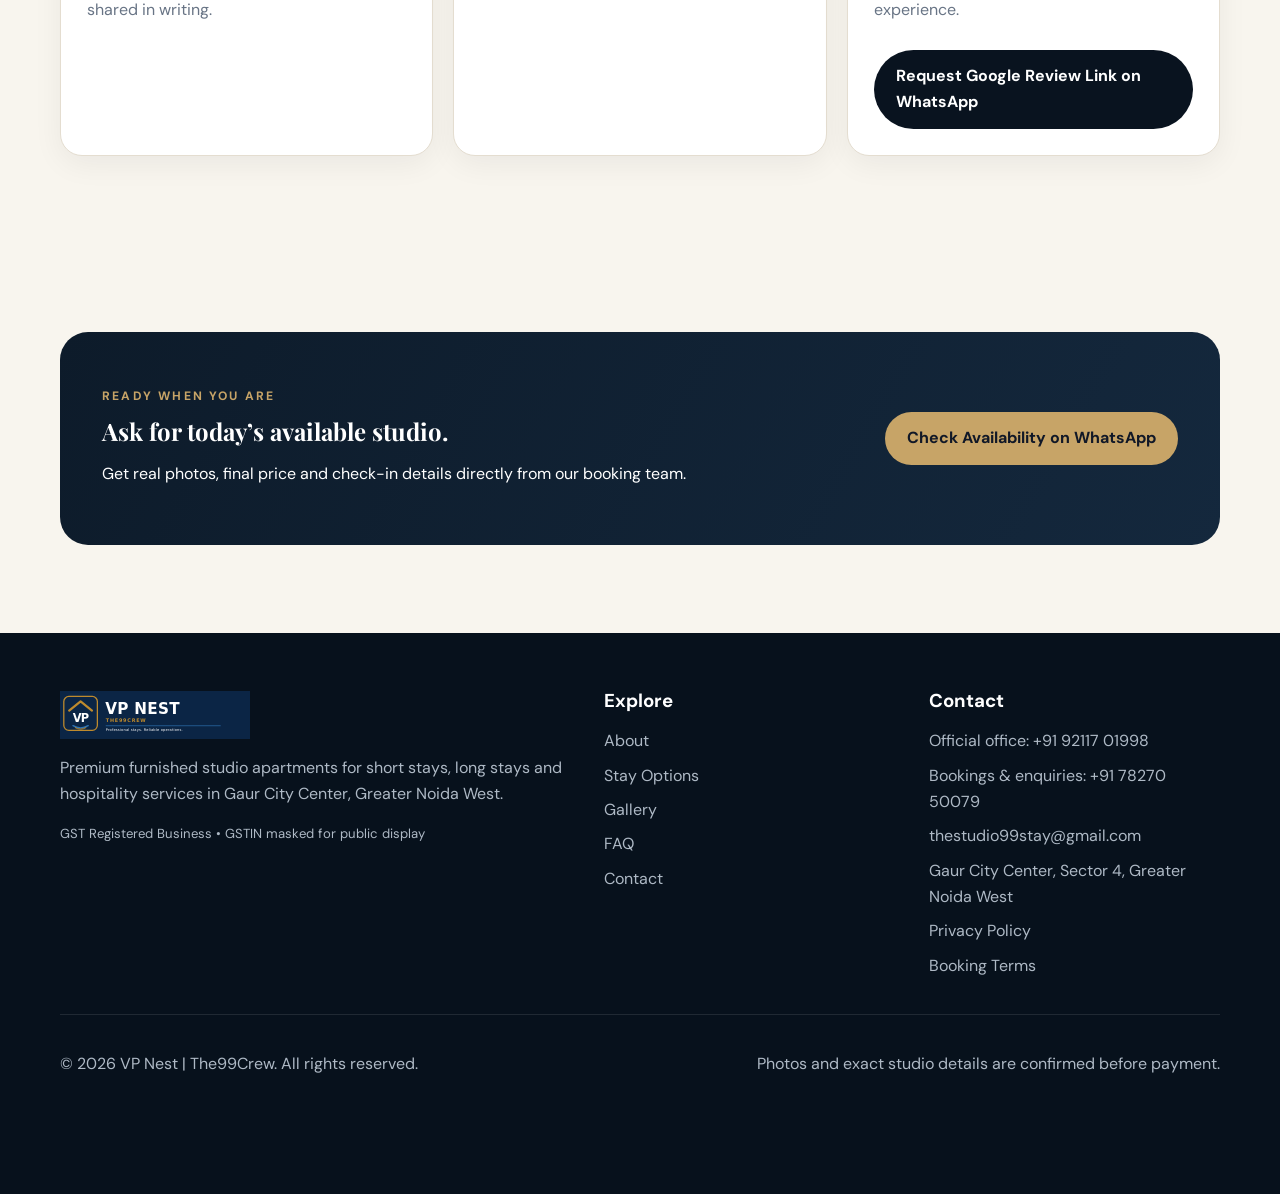
==== commit d047aa4c: "Brand VP Nest public site for vpnest.in" ====
--- a/index.html
+++ b/index.html
@@ -1,13 +1,13 @@
-<!doctype html><html lang="en-IN"><head><meta charset="utf-8"><meta name="viewport" content="width=device-width,initial-scale=1"><title>Luxury Studio Apartments in Greater Noida West | VP Nest</title><meta name="description" content="Premium furnished studio apartments at Gaur City Center for short stays, day stays, 24-hour and extended stays. Check real photos and availability on WhatsApp."><meta name="robots" content="index,follow"><meta name="theme-color" content="#09131f"><link rel="canonical" href="https://vp-nest-website.vercel.app/"><meta property="og:title" content="VP Nest – Premium Studio Stays"><meta property="og:description" content="Luxury furnished studio apartments at Gaur City Center, Greater Noida West."><meta property="og:type" content="website"><meta property="og:url" content="https://vp-nest-website.vercel.app/"><meta property="og:image" content="https://vp-nest-website.vercel.app/og-cover.jpg"><meta name="twitter:card" content="summary_large_image"><link rel="icon" href="favicon.svg"><link rel="manifest" href="manifest.webmanifest"><link rel="stylesheet" href="styles.css"><script type="application/ld+json">{"@context":"https://schema.org","@type":["LodgingBusiness","LocalBusiness"],"name":"VP Nest – The Studio99Stay","legalName":"THE99CREW FACILITY MANAGEMENT","url":"https://vp-nest-website.vercel.app/","telephone":"+919211701998","contactPoint":[{"@type":"ContactPoint","telephone":"+919211701998","contactType":"office"},{"@type":"ContactPoint","telephone":"+917827050079","contactType":"reservations","availableLanguage":["English","Hindi"]}],"email":"thestudio99stay@gmail.com","priceRange":"₹₹","address":{"@type":"PostalAddress","streetAddress":"Gaur City Center, Sector 4","addressLocality":"Greater Noida West","addressRegion":"Uttar Pradesh","addressCountry":"IN"}}</script></head><body>
-<a class="skip-link" href="#main-content">Skip to content</a><header class="site-header"><nav class="nav container" aria-label="Main navigation"><a class="brand" href="index.html"><img src="logo-white.svg" alt="VP Nest – The Studio99Stay"></a><button class="nav-toggle" aria-label="Open navigation" aria-expanded="false"><span></span><span></span><span></span></button><div class="nav-links"><a href="index.html">Home</a><a href="services.html">Stay Options</a><a href="gallery.html">Gallery</a><a href="#pricing">Pricing</a><a href="faq.html">FAQ</a><a class="nav-cta" href="contact.html">Check Availability</a></div></nav></header>
-<main id="main-content"><section class="hero"><div class="container hero-grid"><div class="hero-copy"><p class="eyebrow">Luxury furnished studios • Gaur City Center</p><h1>Premium Studio Stays, Designed for Comfort.</h1><p>Experience professionally managed furnished studios at Gaur City Center with premium interiors, responsive support and flexible stay options.</p><p>Short Stay • Day Stay • 24-Hour Stay • Multiple Nights</p><div class="hero-actions"><a class="btn btn-gold" data-whatsapp data-track="whatsapp_click">Check Availability on WhatsApp</a><a class="btn btn-outline" href="gallery.html">View Studio Concepts</a><a class="btn btn-outline" data-phone-link data-track="phone_click">Call Booking Support</a></div></div><div class="hero-media"><img src="assets/studios/studio-city-view-bedroom.webp" alt="AI concept visual of a premium furnished studio bedroom with city view" width="1672" height="941" fetchpriority="high"><span class="concept-badge">AI CONCEPT VISUAL</span><div class="hero-media-note"><strong>Exact studio confirmed before payment</strong><span>Connect on WhatsApp for current real photos, video, view and final price.</span></div></div></div></section>
+<!doctype html><html lang="en-IN"><head><meta charset="utf-8"><meta name="viewport" content="width=device-width,initial-scale=1"><title>VP Nest | Premium Studio Apartments</title><meta name="description" content="Premium furnished studio apartments for short stays, long stays and hospitality services in Gaur City Center, Greater Noida West."><meta name="robots" content="index,follow"><meta name="theme-color" content="#09131f"><link rel="canonical" href="https://vpnest.in/"><meta property="og:title" content="VP Nest | Premium Studio Apartments"><meta property="og:description" content="Premium furnished studio apartments for short stays, long stays and hospitality services in Gaur City Center, Greater Noida West."><meta property="og:type" content="website"><meta property="og:url" content="https://vpnest.in/"><meta property="og:image" content="https://vpnest.in/og-cover.jpg"><meta name="twitter:card" content="summary_large_image"><meta name="twitter:title" content="VP Nest | Premium Studio Apartments"><meta name="twitter:description" content="Premium furnished studio apartments for short stays, long stays and hospitality services in Gaur City Center, Greater Noida West."><meta name="twitter:image" content="https://vpnest.in/og-cover.jpg"><link rel="icon" href="favicon.svg"><link rel="manifest" href="manifest.webmanifest"><link rel="stylesheet" href="styles.css"><script type="application/ld+json">{"@context":"https://schema.org","@type":["LodgingBusiness","LocalBusiness"],"name":"VP Nest | The99Crew","legalName":"THE99CREW FACILITY MANAGEMENT","url":"https://vpnest.in/","telephone":"+919211701998","contactPoint":[{"@type":"ContactPoint","telephone":"+919211701998","contactType":"office"},{"@type":"ContactPoint","telephone":"+917827050079","contactType":"reservations","availableLanguage":["English","Hindi"]}],"email":"thestudio99stay@gmail.com","priceRange":"₹₹","address":{"@type":"PostalAddress","streetAddress":"Gaur City Center, Sector 4","addressLocality":"Greater Noida West","addressRegion":"Uttar Pradesh","addressCountry":"IN"}}</script></head><body>
+<a class="skip-link" href="#main-content">Skip to content</a><header class="site-header"><nav class="nav container" aria-label="Main navigation"><a class="brand" href="index.html"><img src="logo-white.svg" alt="VP Nest | The99Crew"></a><button class="nav-toggle" aria-label="Open navigation" aria-expanded="false"><span></span><span></span><span></span></button><div class="nav-links"><a href="index.html">Home</a><a href="services.html">Stay Options</a><a href="gallery.html">Gallery</a><a href="#pricing">Pricing</a><a href="faq.html">FAQ</a><a class="nav-cta" href="contact.html">Check Availability</a></div></nav></header>
+<main id="main-content"><section class="hero"><div class="container hero-grid"><div class="hero-copy"><p class="eyebrow">VP Nest | The99Crew</p><h1>Premium Studio Apartments</h1><p>Premium furnished studio apartments for short stays, long stays and hospitality services in Gaur City Center, Greater Noida West.</p><p>Short Stay • Day Stay • 24-Hour Stay • Multiple Nights</p><div class="hero-actions"><a class="btn btn-gold" data-whatsapp data-track="whatsapp_click">Check Availability on WhatsApp</a><a class="btn btn-outline" href="gallery.html">View Studio Concepts</a><a class="btn btn-outline" data-phone-link data-track="phone_click">Call Booking Support</a></div></div><div class="hero-media"><img src="assets/studios/studio-city-view-bedroom.webp" alt="concept visual of a premium furnished studio bedroom with city view" width="1672" height="941" fetchpriority="high"><span class="concept-badge">CONCEPT VISUAL</span><div class="hero-media-note"><strong>Exact studio confirmed before payment</strong><span>Connect on WhatsApp for current real photos, video, view and final price.</span></div></div></div></section>
 <div class="trust-strip"><div class="container trust-grid"><span>Current Photos on WhatsApp</span><span>Professional Housekeeping</span><span>Fresh Linen</span><span>High-Speed Wi-Fi</span><span>Written Confirmation</span><span>Guest Support</span></div></div>
 <section class="section container"><div class="section-heading"><p class="eyebrow">Flexible stays</p><h2>A studio experience shaped around your visit.</h2><p>Professional language, clear terms and no misleading guarantees—your exact studio is confirmed before payment.</p></div><div class="cards"><article class="card"><p class="kicker">FEW HOURS</p><h3>Short Stay</h3><p>For guests who need a comfortable private studio for a limited duration.</p><a class="btn btn-dark" data-whatsapp>Enquire on WhatsApp</a></article><article class="card"><p class="kicker">DAYTIME</p><h3>Day Stay</h3><p>Suitable for rest, remote work or a flexible daytime visit.</p><a class="btn btn-dark" data-whatsapp>Check Day Stay</a></article><article class="card"><p class="kicker">FULL STAY</p><h3>24-Hour Stay</h3><p>A complete overnight studio experience with coordinated check-in.</p><a class="btn btn-dark" data-whatsapp>Check 24-Hour Stay</a></article><article class="card"><p class="kicker">EXTENDED</p><h3>Multiple-Night Stay</h3><p>Suitable for longer visits, subject to current inventory and dates.</p><a class="btn btn-dark" data-whatsapp>Check Multiple Nights</a></article><article class="card"><p class="kicker">WORK TRAVEL</p><h3>Corporate & Business Stay</h3><p>Professionally managed accommodation for business and work visits.</p><a class="btn btn-dark" data-whatsapp>Business Enquiry</a></article><article class="card"><p class="kicker">EVENT VISIT</p><h3>Expo Visitor Stay</h3><p>Flexible furnished stays for visitors travelling to the Noida region.</p><a class="btn btn-dark" data-whatsapp>Expo Stay Enquiry</a></article></div></section>
 <section class="section section-soft"><div class="container"><div class="section-heading"><p class="eyebrow">Studio amenities</p><h2>Comfort, convenience and professional care.</h2><p>Features vary by studio and are confirmed before booking.</p></div><div id="amenitiesGrid" class="amenities-grid"></div></div></section>
 <section id="pricing" class="section container"><div class="section-heading"><p class="eyebrow">Indicative stay pricing</p><h2>Clear starting prices. Final confirmation in writing.</h2></div><div id="pricingTables" class="pricing-grid"></div><p class="disclaimer">Prices are indicative and may vary according to the date, studio category, view, amenities, demand and availability. The final price is confirmed in writing on WhatsApp before payment.</p><a class="btn btn-whatsapp" data-whatsapp>Get Today’s Available Studio and Final Price</a></section>
-<section class="section section-dark"><div class="container assistant-layout"><div><div class="section-heading"><p class="eyebrow">Smart booking assistant</p><h2>Tell us what you need.</h2><p>Get a suitable stay suggestion and send your complete enquiry to VP Nest on WhatsApp. Availability and pricing are always confirmed manually.</p></div><div class="photo-note">Your enquiry is saved in this browser as a backup. If a webhook is configured, it can also be sent to Google Sheets, Make, Zapier or a CRM.</div></div><form id="bookingAssistant" class="assistant-card"><div class="field"><label for="name">Guest name</label><input id="name" name="name" autocomplete="name" required></div><div class="field"><label for="phone">Mobile number</label><input id="phone" name="phone" inputmode="tel" autocomplete="tel" pattern="[0-9 +()-]{10,16}" required></div><div class="field"><label for="checkinDate">Check-in date</label><input id="checkinDate" name="checkinDate" type="date" required></div><div class="field"><label for="checkinTime">Check-in time</label><input id="checkinTime" name="checkinTime" type="time" required></div><div class="field"><label for="duration">Stay duration</label><select id="duration" name="duration" required><option value="">Select</option><option>Up to 3 Hours</option><option>Up to 6 Hours</option><option>Up to 10 Hours</option><option>Up to 12 Hours</option><option>24 Hours</option><option>Multiple Nights</option></select></div><div class="field"><label for="guests">Guests</label><select id="guests" name="guests" required><option>1</option><option>2</option><option>3</option><option>4</option></select></div><div class="field"><label for="budget">Budget range</label><select id="budget" name="budget" required><option>Under ₹1,500</option><option>₹1,500–₹2,000</option><option>₹2,000–₹3,000</option><option>₹3,000+</option></select></div><div class="field"><label for="preference">Studio preference</label><select id="preference" name="preference" required><option>Best Available Studio</option><option>Premium Studio</option><option>City View</option><option>Kitchenette</option></select></div><div class="field"><label for="purpose">Visit purpose</label><select id="purpose" name="purpose" required><option>Personal Stay</option><option>Business</option><option>Expo Visit</option><option>Remote Work</option><option>Other</option></select></div><div class="field full"><label for="request">Optional request</label><textarea id="request" name="request" placeholder="View, floor, early check-in or other preference"></textarea></div><div id="assistantResult" class="assistant-result" hidden aria-live="polite"></div><button class="btn btn-whatsapp field full" type="submit">Get Suggestion & Continue on WhatsApp</button></form></div></section>
+<section class="section section-dark"><div class="container assistant-layout"><div><div class="section-heading"><p class="eyebrow">Booking enquiry</p><h2>Share your stay details.</h2><p>Get a suitable stay suggestion and send your complete enquiry to VP Nest on WhatsApp. Availability and pricing are always confirmed manually.</p></div><div class="photo-note">Your enquiry is saved in this browser as a backup. If a webhook is configured, it can also be sent to Google Sheets, Make, Zapier or a CRM.</div></div><form id="bookingAssistant" class="assistant-card"><div class="field"><label for="name">Guest name</label><input id="name" name="name" autocomplete="name" required></div><div class="field"><label for="phone">Mobile number</label><input id="phone" name="phone" inputmode="tel" autocomplete="tel" pattern="[0-9 +()-]{10,16}" required></div><div class="field"><label for="checkinDate">Check-in date</label><input id="checkinDate" name="checkinDate" type="date" required></div><div class="field"><label for="checkinTime">Check-in time</label><input id="checkinTime" name="checkinTime" type="time" required></div><div class="field"><label for="duration">Stay duration</label><select id="duration" name="duration" required><option value="">Select</option><option>Up to 3 Hours</option><option>Up to 6 Hours</option><option>Up to 10 Hours</option><option>Up to 12 Hours</option><option>24 Hours</option><option>Multiple Nights</option></select></div><div class="field"><label for="guests">Guests</label><select id="guests" name="guests" required><option>1</option><option>2</option><option>3</option><option>4</option></select></div><div class="field"><label for="budget">Budget range</label><select id="budget" name="budget" required><option>Under ₹1,500</option><option>₹1,500–₹2,000</option><option>₹2,000–₹3,000</option><option>₹3,000+</option></select></div><div class="field"><label for="preference">Studio preference</label><select id="preference" name="preference" required><option>Best Available Studio</option><option>Premium Studio</option><option>City View</option><option>Kitchenette</option></select></div><div class="field"><label for="purpose">Visit purpose</label><select id="purpose" name="purpose" required><option>Personal Stay</option><option>Business</option><option>Expo Visit</option><option>Remote Work</option><option>Other</option></select></div><div class="field full"><label for="request">Optional request</label><textarea id="request" name="request" placeholder="View, floor, early check-in or other preference"></textarea></div><div id="assistantResult" class="assistant-result" hidden aria-live="polite"></div><button class="btn btn-whatsapp field full" type="submit">Get Suggestion & Continue on WhatsApp</button></form></div></section>
 <section class="section container"><div class="section-heading"><p class="eyebrow">Transparent booking</p><h2>Six clear steps from enquiry to check-in.</h2></div><div class="steps"><article class="step"><h3>Share stay details</h3><p>Date, time, duration, guests and preferences.</p></article><article class="step"><h3>Receive options</h3><p>We share currently available studio choices.</p></article><article class="step"><h3>Review real media</h3><p>Check photos or video and the final price.</p></article><article class="step"><h3>Confirm terms</h3><p>Review timing, amount and booking conditions.</p></article><article class="step"><h3>Pay advance</h3><p>Pay only the amount confirmed in writing.</p></article><article class="step"><h3>Receive confirmation</h3><p>Get written booking and check-in details.</p></article></div><p class="safety-notice"><strong>Payment safety:</strong> Make payment only after receiving written confirmation of the studio, date, timing, amount and booking terms from VP Nest on the official WhatsApp number.</p></section>
 <section class="section section-soft"><div class="container"><div class="section-heading"><p class="eyebrow">Guest experience standards</p><h2>Trust is built through clear confirmation—not invented ratings.</h2><p>We publish genuine verified feedback only. Until a verified review link is connected, these are the service standards every confirmed booking should receive.</p></div><div class="cards"><article class="card"><p class="kicker">BEFORE PAYMENT</p><h3>Accurate Studio Confirmation</h3><p>Current studio photos or video, exact timing, final price and booking terms are shared in writing.</p></article><article class="card"><p class="kicker">BEFORE ARRIVAL</p><h3>Prepared Stay Details</h3><p>Confirmed guests receive location, check-in instructions and support information.</p></article><article class="card"><p class="kicker">AFTER CHECKOUT</p><h3>Genuine Guest Feedback</h3><p>Guests can request the verified Google review link and share their honest experience.</p><a id="googleReviewButton" class="btn btn-dark">Request Review Link</a></article></div></div></section>
 <section class="section section-soft"><div class="container cta"><div><p class="eyebrow">Ready when you are</p><h2>Ask for today’s available studio.</h2><p>Get real photos, final price and check-in details directly from our booking team.</p></div><a class="btn btn-gold" data-whatsapp>Check Availability on WhatsApp</a></div></section></main>
-<footer class="footer"><div class="container footer-grid"><div><img class="footer-logo" src="logo-white.svg" alt="VP Nest – The Studio99Stay"><p>Premium furnished studio stays at Gaur City Center, professionally managed by THE99CREW FACILITY MANAGEMENT.</p><p class="legal-line">GST Registered Business • GSTIN masked for public display</p></div><div><h3>Explore</h3><div class="footer-links"><a href="about.html">About</a><a href="services.html">Stay Options</a><a href="gallery.html">Gallery</a><a href="faq.html">FAQ</a><a href="contact.html">Contact</a></div></div><div><h3>Contact</h3><div class="footer-links"><span>Official office: <a data-official-phone-link data-official-phone></a></span><span>Bookings &amp; enquiries: <a data-phone-link data-phone></a></span><a data-email></a><span>Gaur City Center, Sector 4, Greater Noida West</span><a href="privacy.html">Privacy Policy</a><a href="terms.html">Booking Terms</a></div></div></div><div class="container footer-bottom"><p>© <span data-current-year></span> VP Nest. All rights reserved.</p><p>Photos and exact studio details are confirmed before payment.</p></div></footer>
+<footer class="footer"><div class="container footer-grid"><div><img class="footer-logo" src="logo-white.svg" alt="VP Nest | The99Crew"><p>Premium furnished studio apartments for short stays, long stays and hospitality services in Gaur City Center, Greater Noida West.</p><p class="legal-line">GST Registered Business • GSTIN masked for public display</p></div><div><h3>Explore</h3><div class="footer-links"><a href="about.html">About</a><a href="services.html">Stay Options</a><a href="gallery.html">Gallery</a><a href="faq.html">FAQ</a><a href="contact.html">Contact</a></div></div><div><h3>Contact</h3><div class="footer-links"><span>Official office: <a data-official-phone-link data-official-phone></a></span><span>Bookings &amp; enquiries: <a data-phone-link data-phone></a></span><a data-email></a><span>Gaur City Center, Sector 4, Greater Noida West</span><a href="privacy.html">Privacy Policy</a><a href="terms.html">Booking Terms</a></div></div></div><div class="container footer-bottom"><p>© <span data-current-year></span> VP Nest | The99Crew. All rights reserved.</p><p>Photos and exact studio details are confirmed before payment.</p></div></footer>
 <a class="floating-whatsapp" data-whatsapp>WhatsApp</a><div class="mobile-bar"><a data-whatsapp>WhatsApp</a><a data-phone-link>Call</a><a href="gallery.html">Photos</a></div><script src="config.js"></script><script src="script.js"></script></body></html>
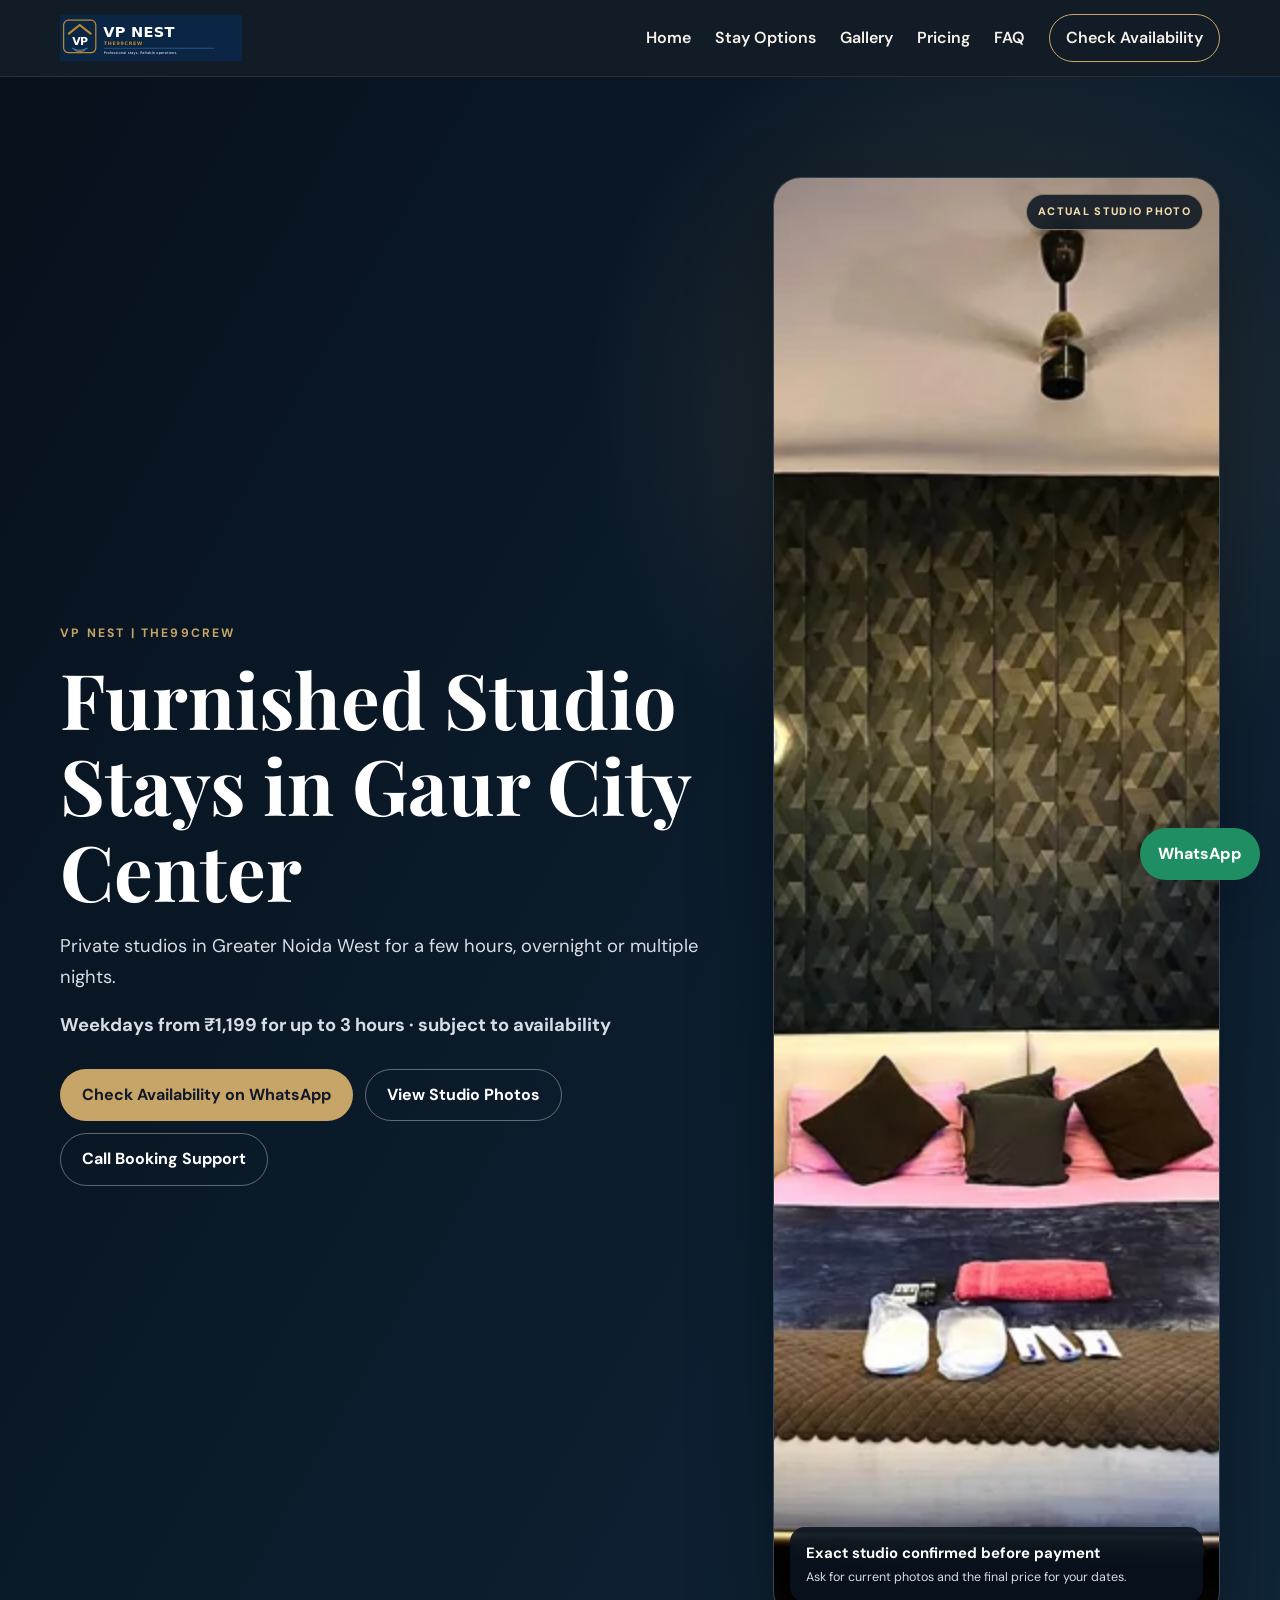
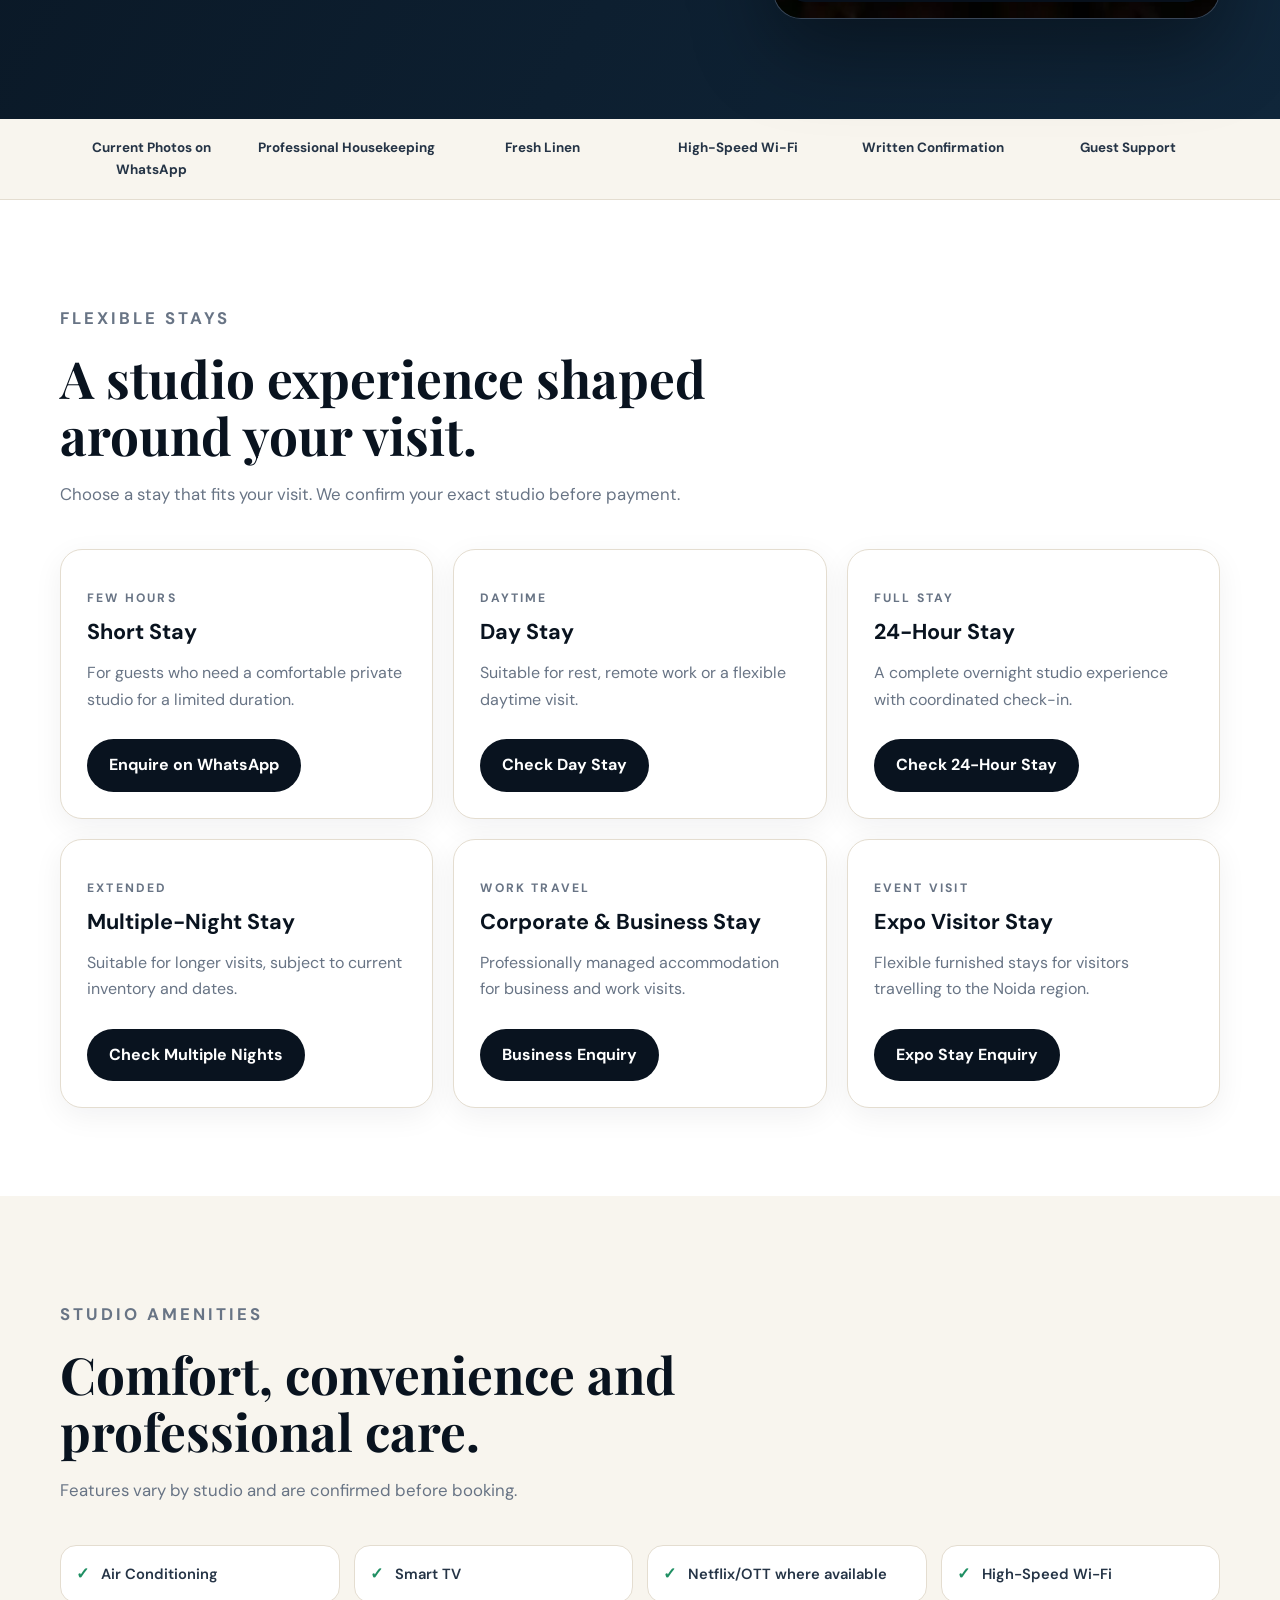
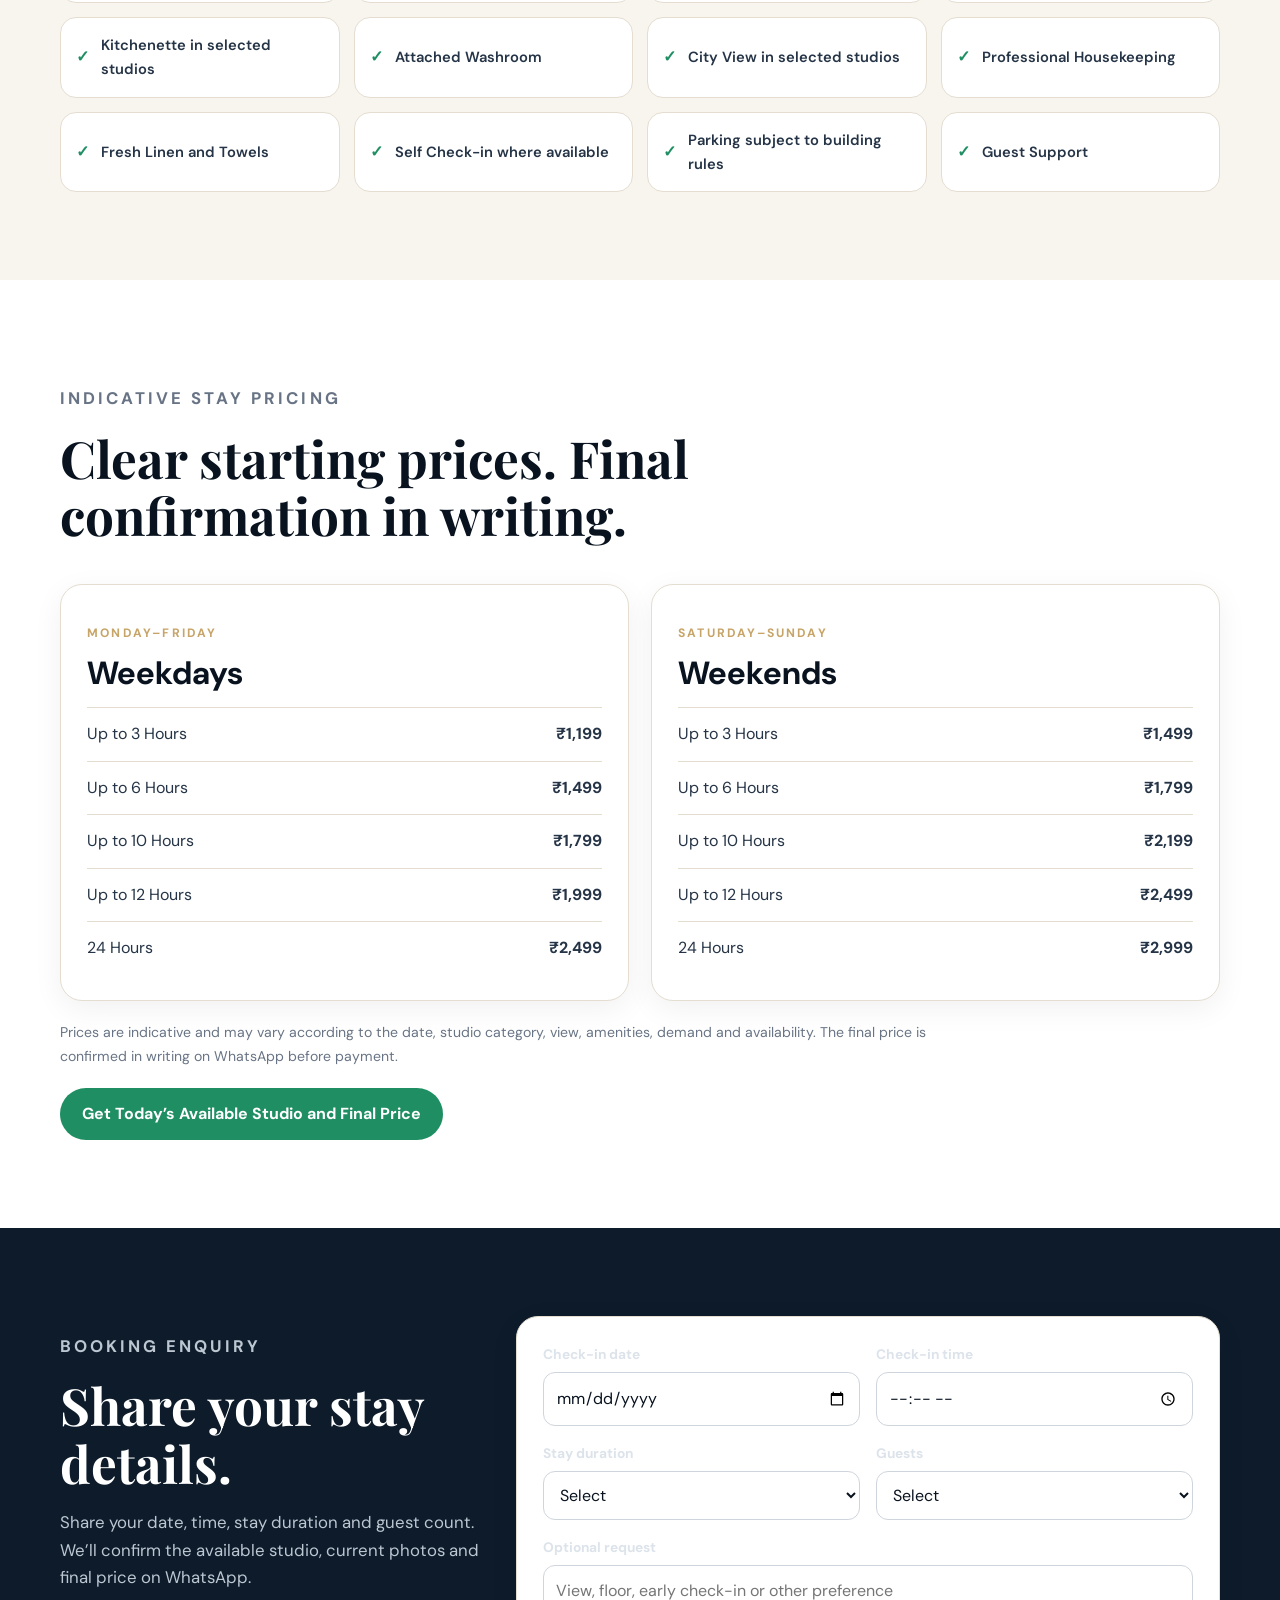
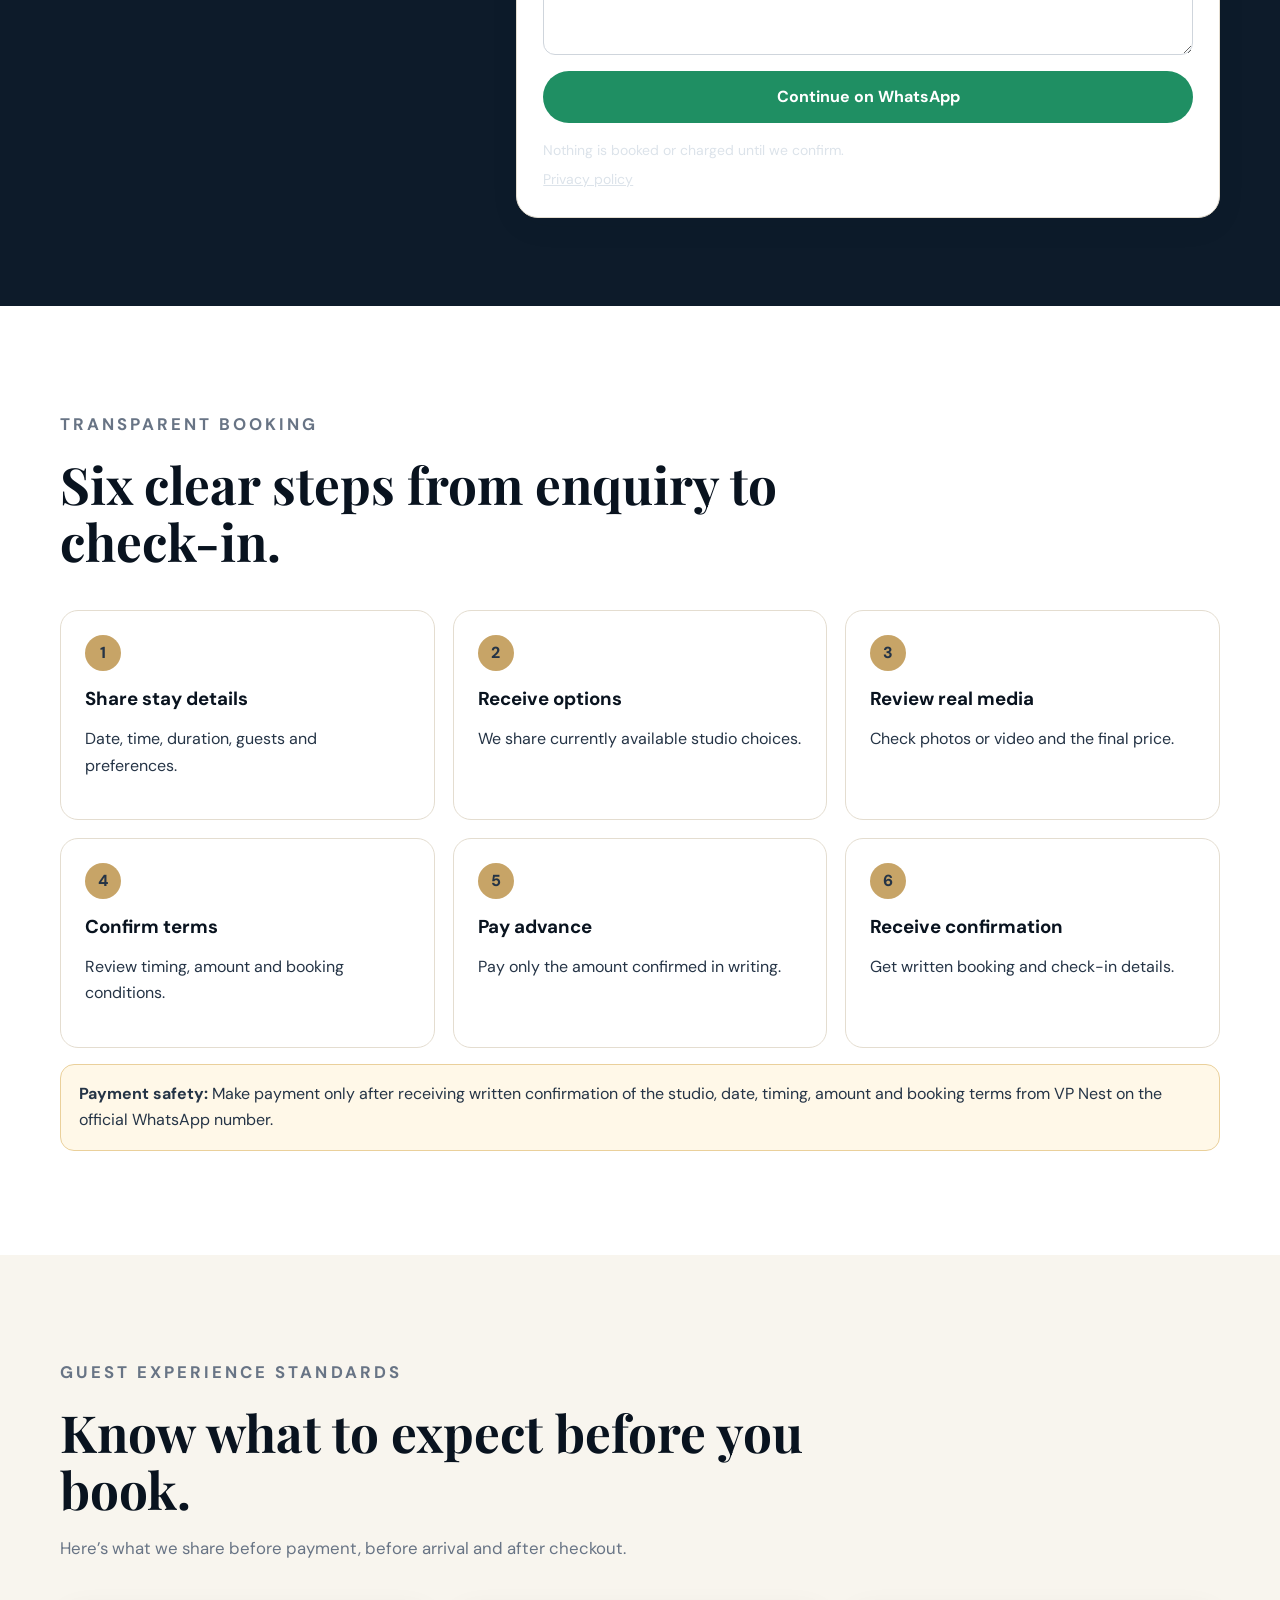
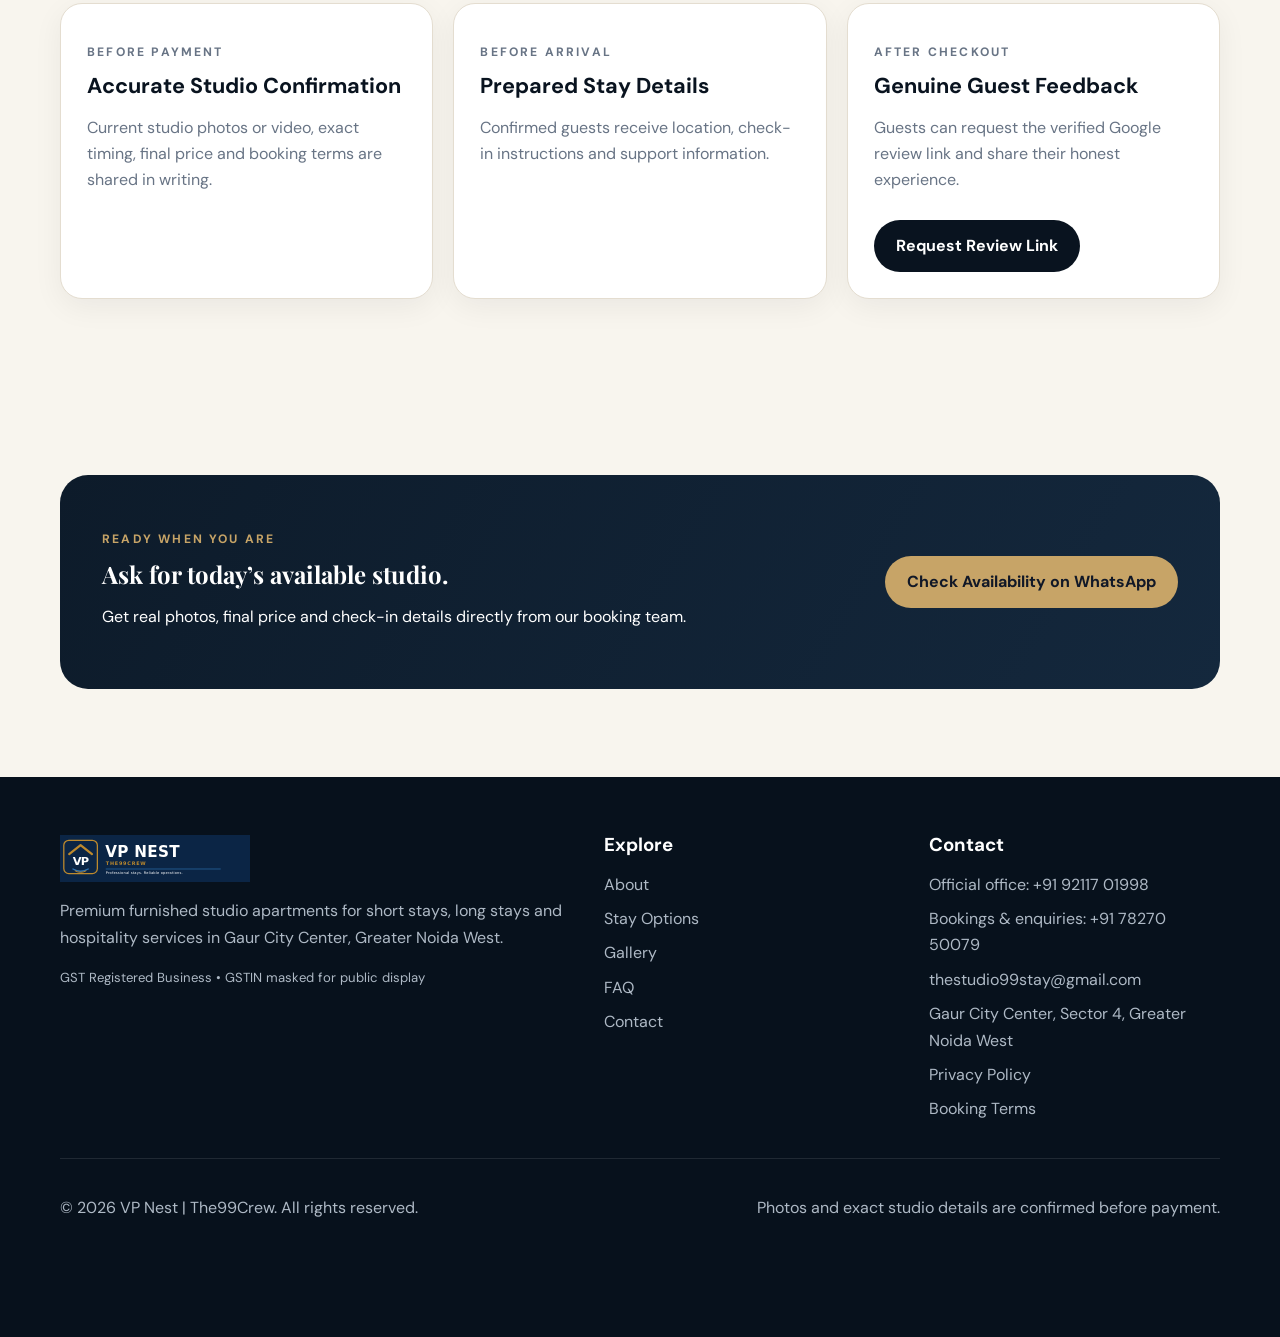
==== commit ee23eaf2: "Show real studio photos and simplify booking enquiries" ====
--- a/index.html
+++ b/index.html
@@ -1,13 +1,13 @@
-<!doctype html><html lang="en-IN"><head><meta charset="utf-8"><meta name="viewport" content="width=device-width,initial-scale=1"><title>VP Nest | Premium Studio Apartments</title><meta name="description" content="Premium furnished studio apartments for short stays, long stays and hospitality services in Gaur City Center, Greater Noida West."><meta name="robots" content="index,follow"><meta name="theme-color" content="#09131f"><link rel="canonical" href="https://vpnest.in/"><meta property="og:title" content="VP Nest | Premium Studio Apartments"><meta property="og:description" content="Premium furnished studio apartments for short stays, long stays and hospitality services in Gaur City Center, Greater Noida West."><meta property="og:type" content="website"><meta property="og:url" content="https://vpnest.in/"><meta property="og:image" content="https://vpnest.in/og-cover.jpg"><meta name="twitter:card" content="summary_large_image"><meta name="twitter:title" content="VP Nest | Premium Studio Apartments"><meta name="twitter:description" content="Premium furnished studio apartments for short stays, long stays and hospitality services in Gaur City Center, Greater Noida West."><meta name="twitter:image" content="https://vpnest.in/og-cover.jpg"><link rel="icon" href="favicon.svg"><link rel="manifest" href="manifest.webmanifest"><link rel="stylesheet" href="styles.css"><script type="application/ld+json">{"@context":"https://schema.org","@type":["LodgingBusiness","LocalBusiness"],"name":"VP Nest | The99Crew","legalName":"THE99CREW FACILITY MANAGEMENT","url":"https://vpnest.in/","telephone":"+919211701998","contactPoint":[{"@type":"ContactPoint","telephone":"+919211701998","contactType":"office"},{"@type":"ContactPoint","telephone":"+917827050079","contactType":"reservations","availableLanguage":["English","Hindi"]}],"email":"thestudio99stay@gmail.com","priceRange":"₹₹","address":{"@type":"PostalAddress","streetAddress":"Gaur City Center, Sector 4","addressLocality":"Greater Noida West","addressRegion":"Uttar Pradesh","addressCountry":"IN"}}</script></head><body>
+<!doctype html><html lang="en-IN"><head><meta charset="utf-8"><meta name="viewport" content="width=device-width,initial-scale=1"><title>VP Nest | Premium Studio Apartments</title><meta name="description" content="Premium furnished studio apartments for short stays, long stays and hospitality services in Gaur City Center, Greater Noida West."><meta name="robots" content="index,follow"><meta name="theme-color" content="#09131f"><link rel="canonical" href="https://www.vpnest.in/"><meta property="og:title" content="VP Nest | Premium Studio Apartments"><meta property="og:description" content="Premium furnished studio apartments for short stays, long stays and hospitality services in Gaur City Center, Greater Noida West."><meta property="og:type" content="website"><meta property="og:url" content="https://www.vpnest.in/"><meta property="og:image" content="https://www.vpnest.in/og-cover.jpg"><meta name="twitter:card" content="summary_large_image"><meta name="twitter:title" content="VP Nest | Premium Studio Apartments"><meta name="twitter:description" content="Premium furnished studio apartments for short stays, long stays and hospitality services in Gaur City Center, Greater Noida West."><meta name="twitter:image" content="https://www.vpnest.in/og-cover.jpg"><link rel="icon" href="favicon.svg"><link rel="manifest" href="manifest.webmanifest"><link rel="stylesheet" href="styles.css"><script type="application/ld+json">{"@context":"https://schema.org","@type":["LodgingBusiness","LocalBusiness"],"name":"VP Nest | The99Crew","legalName":"THE99CREW FACILITY MANAGEMENT","url":"https://www.vpnest.in/","telephone":"+919211701998","contactPoint":[{"@type":"ContactPoint","telephone":"+919211701998","contactType":"office"},{"@type":"ContactPoint","telephone":"+917827050079","contactType":"reservations","availableLanguage":["English","Hindi"]}],"email":"thestudio99stay@gmail.com","priceRange":"₹₹","address":{"@type":"PostalAddress","streetAddress":"Gaur City Center, Sector 4","addressLocality":"Greater Noida West","addressRegion":"Uttar Pradesh","addressCountry":"IN"}}</script></head><body>
 <a class="skip-link" href="#main-content">Skip to content</a><header class="site-header"><nav class="nav container" aria-label="Main navigation"><a class="brand" href="index.html"><img src="logo-white.svg" alt="VP Nest | The99Crew"></a><button class="nav-toggle" aria-label="Open navigation" aria-expanded="false"><span></span><span></span><span></span></button><div class="nav-links"><a href="index.html">Home</a><a href="services.html">Stay Options</a><a href="gallery.html">Gallery</a><a href="#pricing">Pricing</a><a href="faq.html">FAQ</a><a class="nav-cta" href="contact.html">Check Availability</a></div></nav></header>
-<main id="main-content"><section class="hero"><div class="container hero-grid"><div class="hero-copy"><p class="eyebrow">VP Nest | The99Crew</p><h1>Premium Studio Apartments</h1><p>Premium furnished studio apartments for short stays, long stays and hospitality services in Gaur City Center, Greater Noida West.</p><p>Short Stay • Day Stay • 24-Hour Stay • Multiple Nights</p><div class="hero-actions"><a class="btn btn-gold" data-whatsapp data-track="whatsapp_click">Check Availability on WhatsApp</a><a class="btn btn-outline" href="gallery.html">View Studio Concepts</a><a class="btn btn-outline" data-phone-link data-track="phone_click">Call Booking Support</a></div></div><div class="hero-media"><img src="assets/studios/studio-city-view-bedroom.webp" alt="concept visual of a premium furnished studio bedroom with city view" width="1672" height="941" fetchpriority="high"><span class="concept-badge">CONCEPT VISUAL</span><div class="hero-media-note"><strong>Exact studio confirmed before payment</strong><span>Connect on WhatsApp for current real photos, video, view and final price.</span></div></div></div></section>
+<main id="main-content"><section class="hero"><div class="container hero-grid"><div class="hero-copy"><p class="eyebrow">VP Nest | The99Crew</p><h1>Furnished Studio Stays in Gaur City Center</h1><p>Private studios in Greater Noida West for a few hours, overnight or multiple nights.</p><p id="heroStartingRate" class="hero-starting-rate"></p><div class="hero-actions"><a class="btn btn-gold" data-whatsapp>Check Availability on WhatsApp</a><a class="btn btn-outline" href="gallery.html">View Studio Photos</a><a class="btn btn-outline" data-phone-link data-track="phone_click">Call Booking Support</a></div></div><div class="hero-media"><img class="real-hero-photo" src="assets/real-studio/studio-bedroom.webp" srcset="assets/real-studio/studio-bedroom-540.webp 540w, assets/real-studio/studio-bedroom.webp 1080w" sizes="(max-width: 900px) 92vw, 42vw" alt="Double bed with a black textured headboard, pink pillows and folded towels" width="1080" height="1440" fetchpriority="high"><span class="concept-badge">ACTUAL STUDIO PHOTO</span><div class="hero-media-note"><strong>Exact studio confirmed before payment</strong><span>Ask for current photos and the final price for your dates.</span></div></div></div></section>
 <div class="trust-strip"><div class="container trust-grid"><span>Current Photos on WhatsApp</span><span>Professional Housekeeping</span><span>Fresh Linen</span><span>High-Speed Wi-Fi</span><span>Written Confirmation</span><span>Guest Support</span></div></div>
-<section class="section container"><div class="section-heading"><p class="eyebrow">Flexible stays</p><h2>A studio experience shaped around your visit.</h2><p>Professional language, clear terms and no misleading guarantees—your exact studio is confirmed before payment.</p></div><div class="cards"><article class="card"><p class="kicker">FEW HOURS</p><h3>Short Stay</h3><p>For guests who need a comfortable private studio for a limited duration.</p><a class="btn btn-dark" data-whatsapp>Enquire on WhatsApp</a></article><article class="card"><p class="kicker">DAYTIME</p><h3>Day Stay</h3><p>Suitable for rest, remote work or a flexible daytime visit.</p><a class="btn btn-dark" data-whatsapp>Check Day Stay</a></article><article class="card"><p class="kicker">FULL STAY</p><h3>24-Hour Stay</h3><p>A complete overnight studio experience with coordinated check-in.</p><a class="btn btn-dark" data-whatsapp>Check 24-Hour Stay</a></article><article class="card"><p class="kicker">EXTENDED</p><h3>Multiple-Night Stay</h3><p>Suitable for longer visits, subject to current inventory and dates.</p><a class="btn btn-dark" data-whatsapp>Check Multiple Nights</a></article><article class="card"><p class="kicker">WORK TRAVEL</p><h3>Corporate & Business Stay</h3><p>Professionally managed accommodation for business and work visits.</p><a class="btn btn-dark" data-whatsapp>Business Enquiry</a></article><article class="card"><p class="kicker">EVENT VISIT</p><h3>Expo Visitor Stay</h3><p>Flexible furnished stays for visitors travelling to the Noida region.</p><a class="btn btn-dark" data-whatsapp>Expo Stay Enquiry</a></article></div></section>
+<section class="section container"><div class="section-heading"><p class="eyebrow">Flexible stays</p><h2>A studio experience shaped around your visit.</h2><p>Choose a stay that fits your visit. We confirm your exact studio before payment.</p></div><div class="cards"><article class="card"><p class="kicker">FEW HOURS</p><h3>Short Stay</h3><p>For guests who need a comfortable private studio for a limited duration.</p><a class="btn btn-dark" data-whatsapp data-stay-type="Short Stay (up to 3 or 6 hours)">Enquire on WhatsApp</a></article><article class="card"><p class="kicker">DAYTIME</p><h3>Day Stay</h3><p>Suitable for rest, remote work or a flexible daytime visit.</p><a class="btn btn-dark" data-whatsapp data-stay-type="Day Stay (up to 10 or 12 hours)">Check Day Stay</a></article><article class="card"><p class="kicker">FULL STAY</p><h3>24-Hour Stay</h3><p>A complete overnight studio experience with coordinated check-in.</p><a class="btn btn-dark" data-whatsapp data-stay-type="24-Hour Stay">Check 24-Hour Stay</a></article><article class="card"><p class="kicker">EXTENDED</p><h3>Multiple-Night Stay</h3><p>Suitable for longer visits, subject to current inventory and dates.</p><a class="btn btn-dark" data-whatsapp data-stay-type="Multiple-Night Stay">Check Multiple Nights</a></article><article class="card"><p class="kicker">WORK TRAVEL</p><h3>Corporate & Business Stay</h3><p>Professionally managed accommodation for business and work visits.</p><a class="btn btn-dark" data-whatsapp data-stay-type="Corporate / Business Stay">Business Enquiry</a></article><article class="card"><p class="kicker">EVENT VISIT</p><h3>Expo Visitor Stay</h3><p>Flexible furnished stays for visitors travelling to the Noida region.</p><a class="btn btn-dark" data-whatsapp data-stay-type="Expo Visitor Stay">Expo Stay Enquiry</a></article></div></section>
 <section class="section section-soft"><div class="container"><div class="section-heading"><p class="eyebrow">Studio amenities</p><h2>Comfort, convenience and professional care.</h2><p>Features vary by studio and are confirmed before booking.</p></div><div id="amenitiesGrid" class="amenities-grid"></div></div></section>
 <section id="pricing" class="section container"><div class="section-heading"><p class="eyebrow">Indicative stay pricing</p><h2>Clear starting prices. Final confirmation in writing.</h2></div><div id="pricingTables" class="pricing-grid"></div><p class="disclaimer">Prices are indicative and may vary according to the date, studio category, view, amenities, demand and availability. The final price is confirmed in writing on WhatsApp before payment.</p><a class="btn btn-whatsapp" data-whatsapp>Get Today’s Available Studio and Final Price</a></section>
-<section class="section section-dark"><div class="container assistant-layout"><div><div class="section-heading"><p class="eyebrow">Booking enquiry</p><h2>Share your stay details.</h2><p>Get a suitable stay suggestion and send your complete enquiry to VP Nest on WhatsApp. Availability and pricing are always confirmed manually.</p></div><div class="photo-note">Your enquiry is saved in this browser as a backup. If a webhook is configured, it can also be sent to Google Sheets, Make, Zapier or a CRM.</div></div><form id="bookingAssistant" class="assistant-card"><div class="field"><label for="name">Guest name</label><input id="name" name="name" autocomplete="name" required></div><div class="field"><label for="phone">Mobile number</label><input id="phone" name="phone" inputmode="tel" autocomplete="tel" pattern="[0-9 +()-]{10,16}" required></div><div class="field"><label for="checkinDate">Check-in date</label><input id="checkinDate" name="checkinDate" type="date" required></div><div class="field"><label for="checkinTime">Check-in time</label><input id="checkinTime" name="checkinTime" type="time" required></div><div class="field"><label for="duration">Stay duration</label><select id="duration" name="duration" required><option value="">Select</option><option>Up to 3 Hours</option><option>Up to 6 Hours</option><option>Up to 10 Hours</option><option>Up to 12 Hours</option><option>24 Hours</option><option>Multiple Nights</option></select></div><div class="field"><label for="guests">Guests</label><select id="guests" name="guests" required><option>1</option><option>2</option><option>3</option><option>4</option></select></div><div class="field"><label for="budget">Budget range</label><select id="budget" name="budget" required><option>Under ₹1,500</option><option>₹1,500–₹2,000</option><option>₹2,000–₹3,000</option><option>₹3,000+</option></select></div><div class="field"><label for="preference">Studio preference</label><select id="preference" name="preference" required><option>Best Available Studio</option><option>Premium Studio</option><option>City View</option><option>Kitchenette</option></select></div><div class="field"><label for="purpose">Visit purpose</label><select id="purpose" name="purpose" required><option>Personal Stay</option><option>Business</option><option>Expo Visit</option><option>Remote Work</option><option>Other</option></select></div><div class="field full"><label for="request">Optional request</label><textarea id="request" name="request" placeholder="View, floor, early check-in or other preference"></textarea></div><div id="assistantResult" class="assistant-result" hidden aria-live="polite"></div><button class="btn btn-whatsapp field full" type="submit">Get Suggestion & Continue on WhatsApp</button></form></div></section>
+<section class="section section-dark"><div class="container assistant-layout"><div><div class="section-heading"><p class="eyebrow">Booking enquiry</p><h2>Share your stay details.</h2><p>Share your date, time, stay duration and guest count. We’ll confirm the available studio, current photos and final price on WhatsApp.</p></div></div><form id="bookingAssistant" class="assistant-card"><div class="field"><label for="checkinDate">Check-in date</label><input id="checkinDate" name="checkinDate" type="date" required></div><div class="field"><label for="checkinTime">Check-in time</label><input id="checkinTime" name="checkinTime" type="time" required></div><div class="field"><label for="duration">Stay duration</label><select id="duration" name="duration" required><option value="">Select</option><option>Up to 3 Hours</option><option>Up to 6 Hours</option><option>Up to 10 Hours</option><option>Up to 12 Hours</option><option>24 Hours</option><option>Multiple Nights</option></select></div><div class="field"><label for="guests">Guests</label><select id="guests" name="guests" required><option value="">Select</option><option>1</option><option>2</option><option>3</option><option>4</option></select></div><div class="field full"><label for="request">Optional request</label><textarea id="request" name="request" placeholder="View, floor, early check-in or other preference"></textarea></div><div id="assistantResult" class="assistant-result" hidden aria-live="polite"></div><button class="btn btn-whatsapp field full" type="submit">Continue on WhatsApp</button><p class="field full booking-help">Nothing is booked or charged until we confirm. <a href="privacy.html">Privacy policy</a></p></form></div></section>
 <section class="section container"><div class="section-heading"><p class="eyebrow">Transparent booking</p><h2>Six clear steps from enquiry to check-in.</h2></div><div class="steps"><article class="step"><h3>Share stay details</h3><p>Date, time, duration, guests and preferences.</p></article><article class="step"><h3>Receive options</h3><p>We share currently available studio choices.</p></article><article class="step"><h3>Review real media</h3><p>Check photos or video and the final price.</p></article><article class="step"><h3>Confirm terms</h3><p>Review timing, amount and booking conditions.</p></article><article class="step"><h3>Pay advance</h3><p>Pay only the amount confirmed in writing.</p></article><article class="step"><h3>Receive confirmation</h3><p>Get written booking and check-in details.</p></article></div><p class="safety-notice"><strong>Payment safety:</strong> Make payment only after receiving written confirmation of the studio, date, timing, amount and booking terms from VP Nest on the official WhatsApp number.</p></section>
-<section class="section section-soft"><div class="container"><div class="section-heading"><p class="eyebrow">Guest experience standards</p><h2>Trust is built through clear confirmation—not invented ratings.</h2><p>We publish genuine verified feedback only. Until a verified review link is connected, these are the service standards every confirmed booking should receive.</p></div><div class="cards"><article class="card"><p class="kicker">BEFORE PAYMENT</p><h3>Accurate Studio Confirmation</h3><p>Current studio photos or video, exact timing, final price and booking terms are shared in writing.</p></article><article class="card"><p class="kicker">BEFORE ARRIVAL</p><h3>Prepared Stay Details</h3><p>Confirmed guests receive location, check-in instructions and support information.</p></article><article class="card"><p class="kicker">AFTER CHECKOUT</p><h3>Genuine Guest Feedback</h3><p>Guests can request the verified Google review link and share their honest experience.</p><a id="googleReviewButton" class="btn btn-dark">Request Review Link</a></article></div></div></section>
+<section class="section section-soft"><div class="container"><div class="section-heading"><p class="eyebrow">Guest experience standards</p><h2>Know what to expect before you book.</h2><p>Here’s what we share before payment, before arrival and after checkout.</p></div><div class="cards"><article class="card"><p class="kicker">BEFORE PAYMENT</p><h3>Accurate Studio Confirmation</h3><p>Current studio photos or video, exact timing, final price and booking terms are shared in writing.</p></article><article class="card"><p class="kicker">BEFORE ARRIVAL</p><h3>Prepared Stay Details</h3><p>Confirmed guests receive location, check-in instructions and support information.</p></article><article class="card"><p class="kicker">AFTER CHECKOUT</p><h3>Genuine Guest Feedback</h3><p>Guests can request the verified Google review link and share their honest experience.</p><a id="googleReviewButton" class="btn btn-dark">Request Review Link</a></article></div></div></section>
 <section class="section section-soft"><div class="container cta"><div><p class="eyebrow">Ready when you are</p><h2>Ask for today’s available studio.</h2><p>Get real photos, final price and check-in details directly from our booking team.</p></div><a class="btn btn-gold" data-whatsapp>Check Availability on WhatsApp</a></div></section></main>
 <footer class="footer"><div class="container footer-grid"><div><img class="footer-logo" src="logo-white.svg" alt="VP Nest | The99Crew"><p>Premium furnished studio apartments for short stays, long stays and hospitality services in Gaur City Center, Greater Noida West.</p><p class="legal-line">GST Registered Business • GSTIN masked for public display</p></div><div><h3>Explore</h3><div class="footer-links"><a href="about.html">About</a><a href="services.html">Stay Options</a><a href="gallery.html">Gallery</a><a href="faq.html">FAQ</a><a href="contact.html">Contact</a></div></div><div><h3>Contact</h3><div class="footer-links"><span>Official office: <a data-official-phone-link data-official-phone></a></span><span>Bookings &amp; enquiries: <a data-phone-link data-phone></a></span><a data-email></a><span>Gaur City Center, Sector 4, Greater Noida West</span><a href="privacy.html">Privacy Policy</a><a href="terms.html">Booking Terms</a></div></div></div><div class="container footer-bottom"><p>© <span data-current-year></span> VP Nest | The99Crew. All rights reserved.</p><p>Photos and exact studio details are confirmed before payment.</p></div></footer>
 <a class="floating-whatsapp" data-whatsapp>WhatsApp</a><div class="mobile-bar"><a data-whatsapp>WhatsApp</a><a data-phone-link>Call</a><a href="gallery.html">Photos</a></div><script src="config.js"></script><script src="script.js"></script></body></html>
--- a/styles.css
+++ b/styles.css
@@ -3,3 +3,21 @@
 @media(max-width:900px){.concept-card,.concept-card:first-child,.concept-card:nth-child(2){grid-column:span 6}}
 @media(max-width:620px){.hero-media-note{position:relative;left:auto;right:auto;bottom:auto;border-radius:0}.concept-card,.concept-card:first-child,.concept-card:nth-child(2){grid-column:1/-1}.concept-card:first-child img{aspect-ratio:4/3}.lightbox{padding:55px 12px 90px}.lightbox-prev,.lightbox-next{top:auto;bottom:22px}}
 :root{--ink:#09131f;--navy:#0d1b2a;--navy2:#14283d;--ivory:#f8f5ee;--paper:#fff;--gold:#c7a467;--text:#253446;--muted:#687485;--line:#e4ddd0;--green:#1f8f63;--shadow:0 18px 55px rgba(9,19,31,.12);--radius:22px}*{box-sizing:border-box}html{scroll-behavior:smooth}body{margin:0;font-family:'DM Sans',Arial,sans-serif;color:var(--text);background:var(--paper);line-height:1.65}body.menu-open{overflow:hidden}a{color:inherit;text-decoration:none}img{max-width:100%;display:block}button,input,select,textarea{font:inherit}.container{width:min(1160px,calc(100% - 36px));margin:auto}.skip-link{position:absolute;left:-9999px}.skip-link:focus{left:16px;top:16px;z-index:100;background:#fff;padding:10px}.site-header{position:sticky;top:0;z-index:40;background:rgba(9,19,31,.96);backdrop-filter:blur(12px);border-bottom:1px solid rgba(255,255,255,.09)}.nav{height:76px;display:flex;align-items:center;justify-content:space-between}.brand img{width:182px;height:auto}.nav-links{display:flex;align-items:center;gap:24px;color:#f7f2e9;font-weight:600}.nav-links a:hover,.nav-links a:focus-visible{color:#e5c98e}.nav-cta{border:1px solid var(--gold);border-radius:999px;padding:10px 16px}.nav-toggle{display:none;background:none;border:0;padding:10px}.nav-toggle span{display:block;width:25px;height:2px;background:#fff;margin:5px}.hero{min-height:720px;color:#fff;display:grid;align-items:center;background:radial-gradient(circle at 78% 20%,rgba(199,164,103,.18),transparent 25%),linear-gradient(120deg,#07111c,#10263a)}.hero-grid{display:grid;grid-template-columns:1.18fr .82fr;gap:70px;align-items:center;padding:100px 0}.eyebrow,.kicker{font-size:.76rem;letter-spacing:.18em;font-weight:700;text-transform:uppercase;color:var(--gold)}h1,h2,h3{color:var(--ink);line-height:1.12;margin:0 0 16px}h1,h2{font-family:'Playfair Display',Georgia,serif}.hero h1{color:#fff;font-size:clamp(3rem,6vw,5.5rem);max-width:830px}.hero-copy>p:not(.eyebrow){font-size:1.15rem;color:#d6dde5;max-width:700px}.hero-actions,.action-row{display:flex;gap:12px;flex-wrap:wrap;margin-top:28px}.btn{display:inline-flex;align-items:center;justify-content:center;min-height:50px;border:1px solid transparent;border-radius:999px;padding:12px 21px;font-weight:700;cursor:pointer;transition:.2s transform,.2s box-shadow}.btn:hover{transform:translateY(-2px)}.btn-gold{background:var(--gold);color:#111827}.btn-outline{border-color:rgba(255,255,255,.35);color:#fff}.btn-dark{background:var(--ink);color:#fff}.btn-whatsapp{background:var(--green);color:#fff}.hero-panel{background:rgba(255,255,255,.08);border:1px solid rgba(255,255,255,.16);border-radius:28px;padding:28px;box-shadow:var(--shadow)}.hero-panel h3{color:#fff;font-size:1.45rem}.hero-panel p{color:#d6dde5}.hero-note{border-top:1px solid rgba(255,255,255,.14);padding-top:18px;margin-top:18px}.trust-strip{background:var(--ivory);border-bottom:1px solid var(--line)}.trust-grid{display:grid;grid-template-columns:repeat(6,1fr);gap:12px;padding:18px 0}.trust-grid span{text-align:center;font-size:.84rem;font-weight:700}.section{padding:88px 0}.section-soft{background:var(--ivory)}.section-dark{background:var(--navy);color:#dce3ea}.section-dark h2,.section-dark h3{color:#fff}.section-heading{max-width:760px;margin-bottom:40px}.section-heading h2{font-size:clamp(2.2rem,4vw,3.7rem)}.section-heading p{color:var(--muted);font-size:1.05rem}.section-dark .section-heading p{color:#bcc7d2}.cards{display:grid;grid-template-columns:repeat(3,1fr);gap:20px}.card,.price-card,.assistant-card{background:#fff;border:1px solid var(--line);border-radius:var(--radius);padding:26px;box-shadow:0 8px 30px rgba(9,19,31,.06)}.card h3{font-size:1.35rem}.card p{color:var(--muted)}.card .btn{margin-top:10px}.amenities-grid{display:grid;grid-template-columns:repeat(4,1fr);gap:14px}.amenity{display:flex;gap:12px;align-items:center;background:#fff;border:1px solid var(--line);border-radius:16px;padding:15px}.amenity span{color:var(--green);font-weight:800}.amenity p{margin:0;font-weight:600;font-size:.92rem}.pricing-grid{display:grid;grid-template-columns:1fr 1fr;gap:22px}.price-card h3{font-size:2rem}.price-row{display:flex;justify-content:space-between;border-top:1px solid var(--line);padding:13px 0}.disclaimer{font-size:.88rem;color:var(--muted);max-width:880px;margin:20px 0}.assistant-layout{display:grid;grid-template-columns:.75fr 1.25fr;gap:34px}.assistant-card{display:grid;grid-template-columns:1fr 1fr;gap:16px}.field{display:grid;gap:6px}.field.full{grid-column:1/-1}.field label{font-size:.86rem;font-weight:700}.field input,.field select,.field textarea{width:100%;border:1px solid #cfd5dc;border-radius:12px;padding:12px;background:#fff;color:var(--ink)}.field textarea{min-height:90px;resize:vertical}.field input:focus,.field select:focus,.field textarea:focus{outline:3px solid rgba(199,164,103,.3);border-color:var(--gold)}.assistant-result{grid-column:1/-1;background:#edf8f2;border-radius:12px;padding:14px;display:grid}.assistant-result[hidden]{display:none}.photo-note,.safety-notice{padding:16px 18px;border-radius:14px;background:#fff8e8;border:1px solid #ead09b}.gallery-placeholder{display:grid;grid-template-columns:repeat(3,1fr);gap:18px}.photo-card{aspect-ratio:4/3;border-radius:22px;background:linear-gradient(145deg,#152a40,#0b1723);display:flex;align-items:flex-end;padding:20px;color:#fff;box-shadow:var(--shadow)}.photo-card span{font-weight:700}.steps{display:grid;grid-template-columns:repeat(3,1fr);gap:18px;counter-reset:step}.step{background:#fff;border:1px solid var(--line);border-radius:18px;padding:24px}.step:before{counter-increment:step;content:counter(step);display:grid;place-items:center;width:36px;height:36px;border-radius:50%;background:var(--gold);font-weight:800;margin-bottom:18px}.cta{background:linear-gradient(120deg,var(--navy),var(--navy2));color:#fff;border-radius:28px;padding:42px;display:flex;align-items:center;justify-content:space-between;gap:28px}.cta h2{color:#fff}.page-hero{background:var(--navy);color:#d9e2ea;padding:78px 0}.page-hero h1{color:#fff;font-size:clamp(2.7rem,5vw,4.7rem)}.split{display:grid;grid-template-columns:1fr 1fr;gap:36px}.legal-copy{max-width:800px}.legal-copy h2{margin-top:34px}.footer{background:#07111c;color:#aeb9c5;padding:58px 0 100px}.footer-grid{display:grid;grid-template-columns:1.4fr .8fr .8fr;gap:35px}.footer-logo{width:190px}.footer h3{color:#fff}.footer-links{display:grid;gap:8px}.legal-line{font-size:.82rem}.footer-bottom{border-top:1px solid rgba(255,255,255,.1);margin-top:35px;padding-top:20px;display:flex;justify-content:space-between}.mobile-bar{display:none}.floating-whatsapp{position:fixed;right:20px;bottom:20px;background:var(--green);color:#fff;padding:13px 18px;border-radius:999px;font-weight:800;z-index:35;box-shadow:var(--shadow)}:focus-visible{outline:3px solid #f0cf8e;outline-offset:3px}@media(max-width:900px){.nav-toggle{display:block}.nav-links{display:none;position:fixed;inset:76px 0 0;background:var(--navy);padding:32px;flex-direction:column;align-items:flex-start}.menu-open .nav-links{display:flex}.hero{min-height:auto}.hero-grid,.assistant-layout,.split{grid-template-columns:1fr}.hero-grid{padding:72px 0}.trust-grid{grid-template-columns:repeat(3,1fr)}.cards,.steps,.gallery-placeholder{grid-template-columns:repeat(2,1fr)}.amenities-grid{grid-template-columns:repeat(2,1fr)}}@media(max-width:620px){.container{width:min(100% - 28px,1160px)}.hero h1{font-size:3rem}.hero-grid{gap:36px}.hero-actions .btn{width:100%}.trust-grid{grid-template-columns:repeat(2,1fr)}.section{padding:66px 0}.cards,.steps,.gallery-placeholder,.pricing-grid,.assistant-card,.footer-grid{grid-template-columns:1fr}.field.full{grid-column:auto}.cta{align-items:flex-start;flex-direction:column;padding:28px}.floating-whatsapp{display:none}.mobile-bar{display:grid;grid-template-columns:repeat(3,1fr);position:fixed;z-index:50;bottom:0;left:0;right:0;background:#07111c;color:#fff;padding:8px 8px calc(8px + env(safe-area-inset-bottom));box-shadow:0 -8px 25px rgba(0,0,0,.22)}.mobile-bar a{text-align:center;padding:9px 4px;font-size:.82rem;font-weight:700;border-right:1px solid rgba(255,255,255,.12)}.mobile-bar a:last-child{border:0}.footer-bottom{display:block}.footer{padding-bottom:120px}}
+
+/* Booking enquiry and starting-rate copy */
+.hero-copy .hero-starting-rate {color: #f6d991; font-weight: 700;}
+.hero-starting-rate:empty {display: none;}
+.booking-help {font-size: .875rem; margin: 0;}
+.booking-help a, .assistant-result a {text-decoration: underline;}
+
+/* Portrait photos: keep the bed visible rather than cropping as a banner. */
+.hero-media > .real-hero-photo {aspect-ratio: 4/5; object-position: center 64%;}
+.real-photo-gallery .concept-card {grid-column: span 4;}
+.real-photo-gallery .concept-card img {aspect-ratio: 3/4; object-position: center;}
+@media (max-width: 900px) {
+  .real-photo-gallery .concept-card {grid-column: span 6;}
+}
+@media (max-width: 520px) {
+  .hero-media > .real-hero-photo {aspect-ratio: 4/5;}
+  .real-photo-gallery .concept-card {grid-column: 1/-1;}
+}
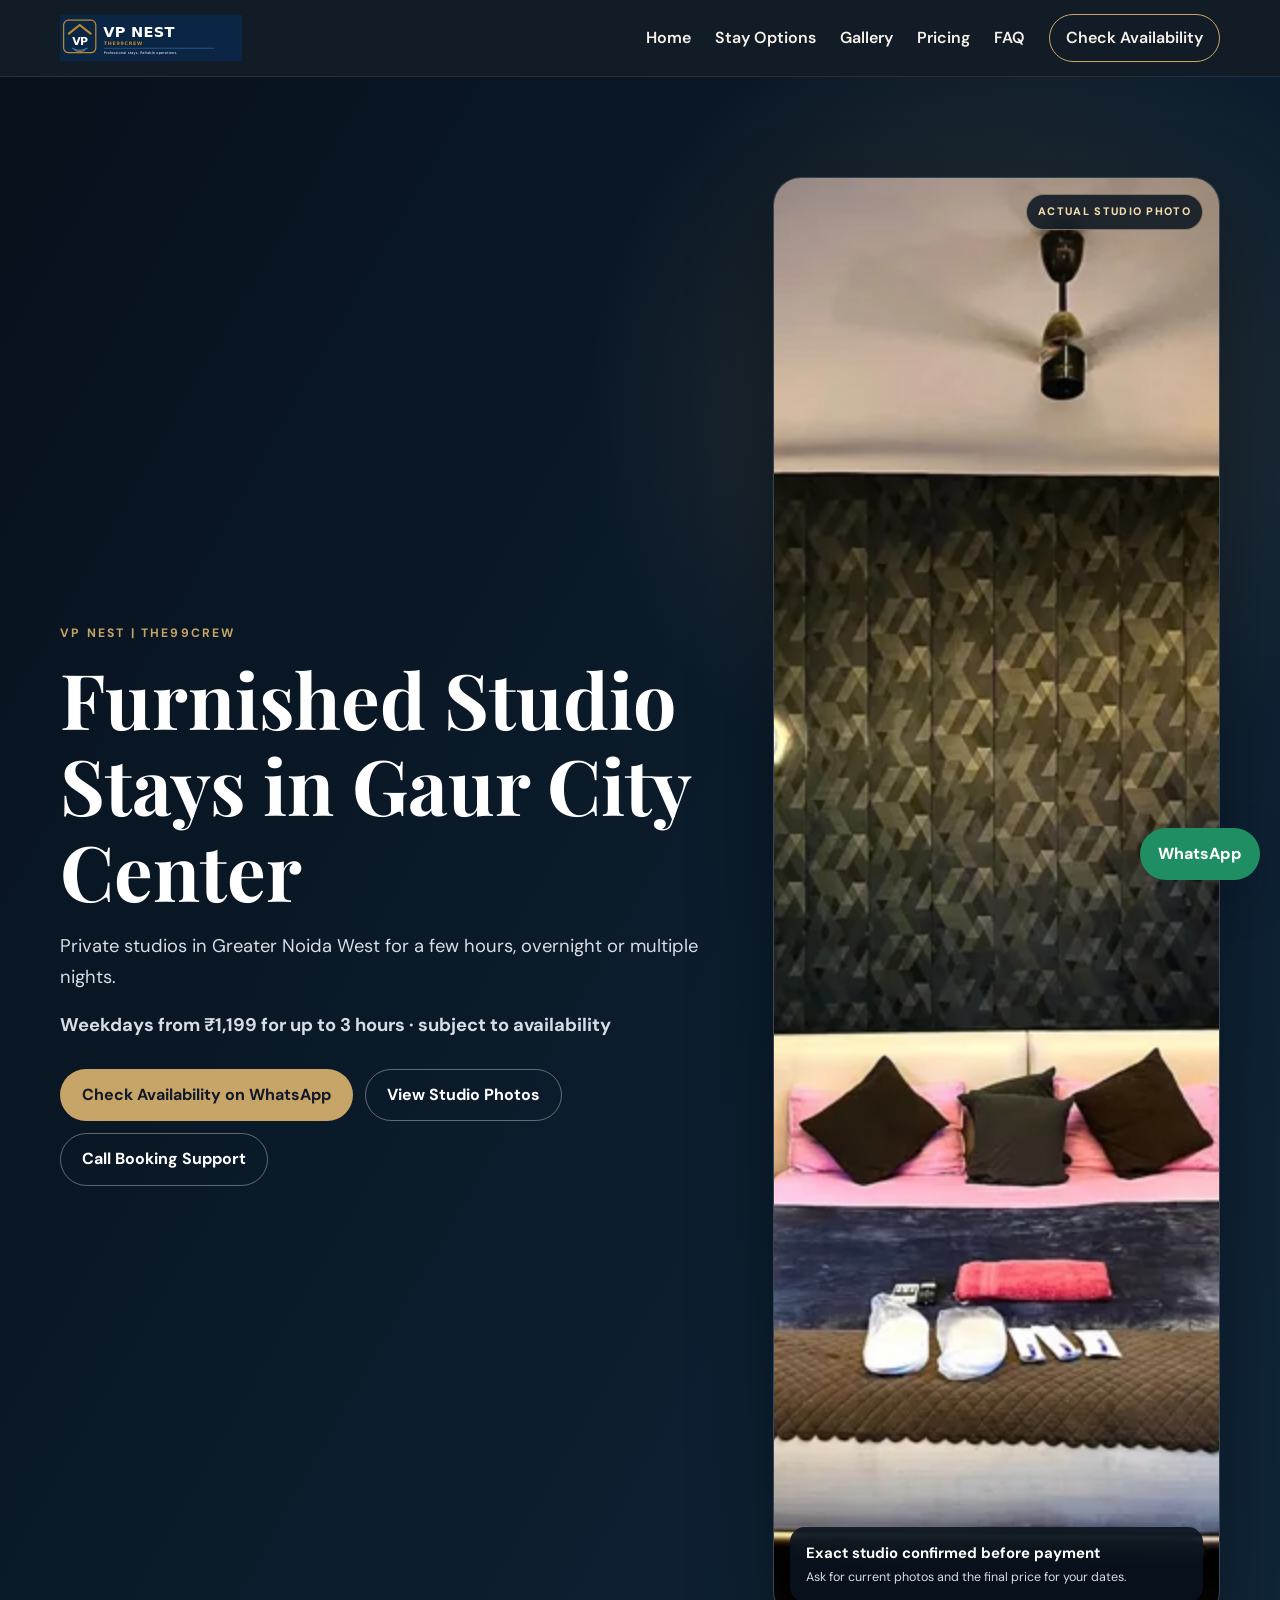
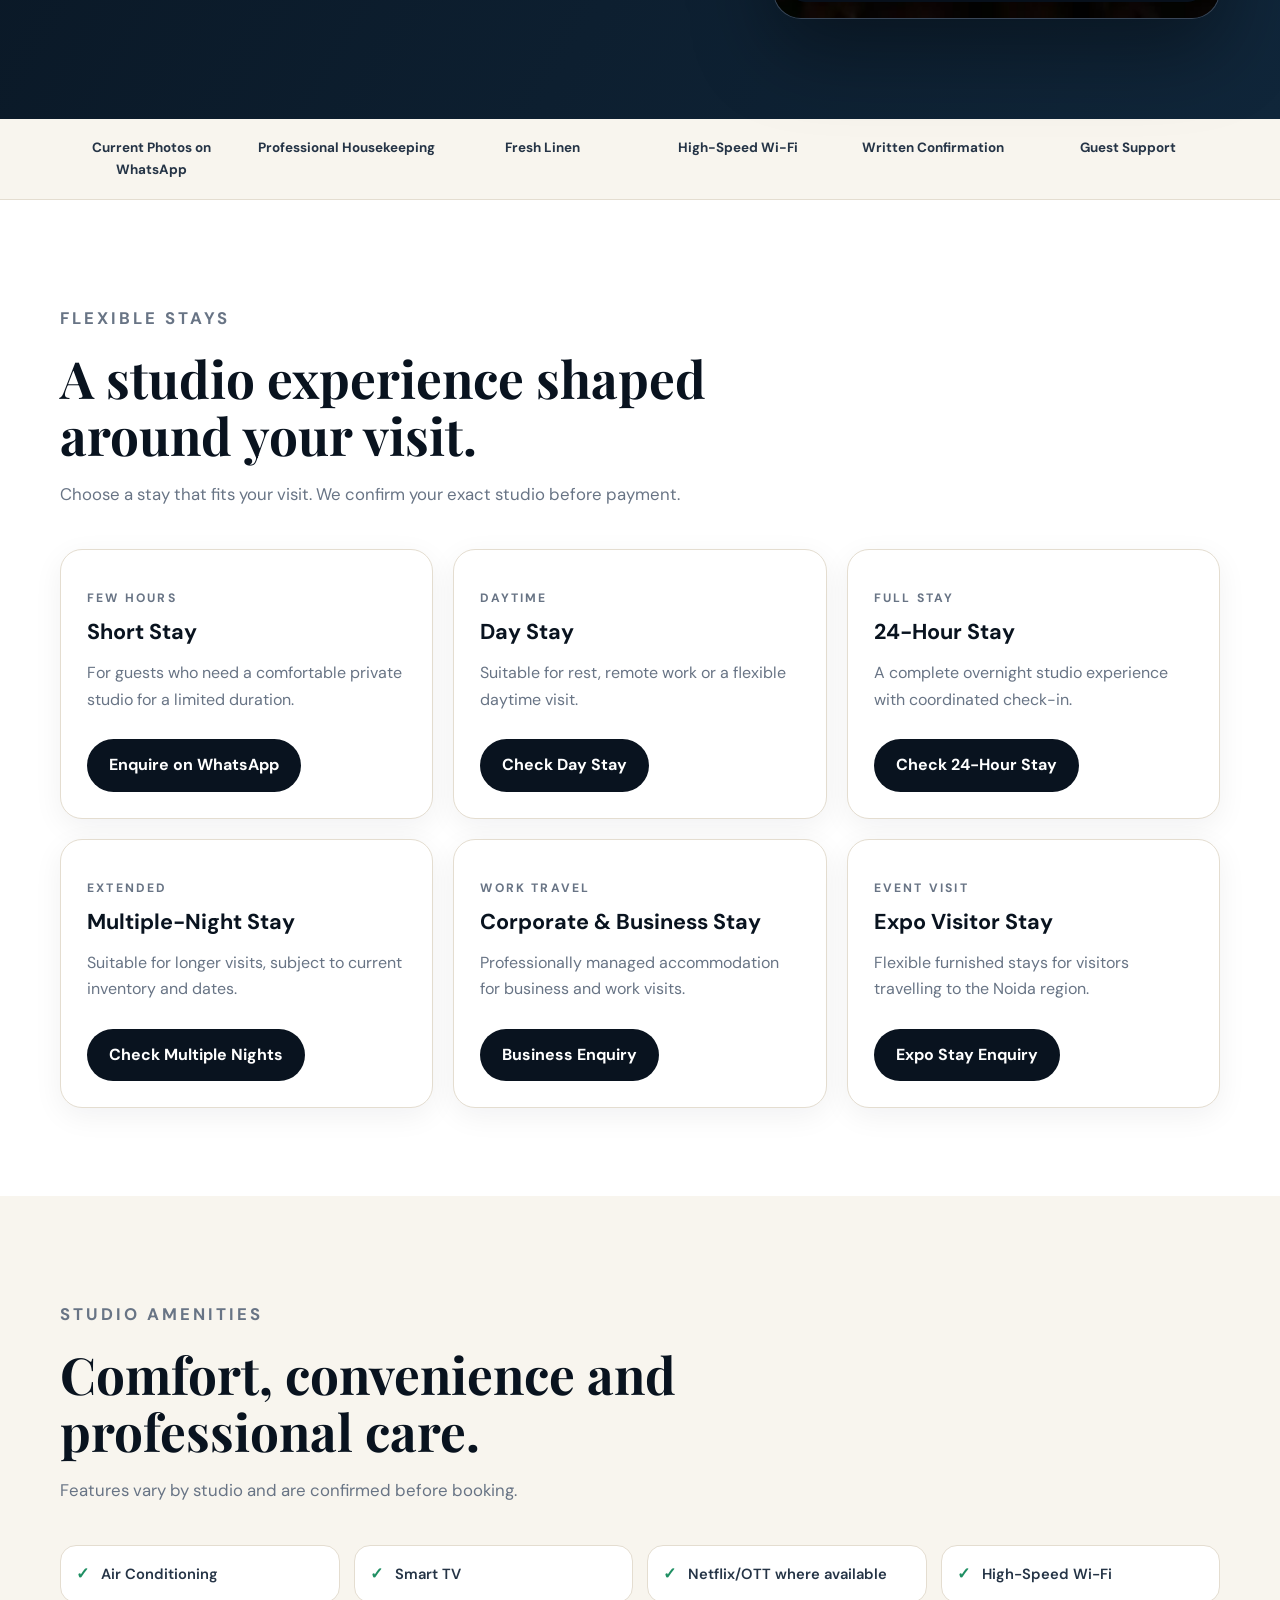
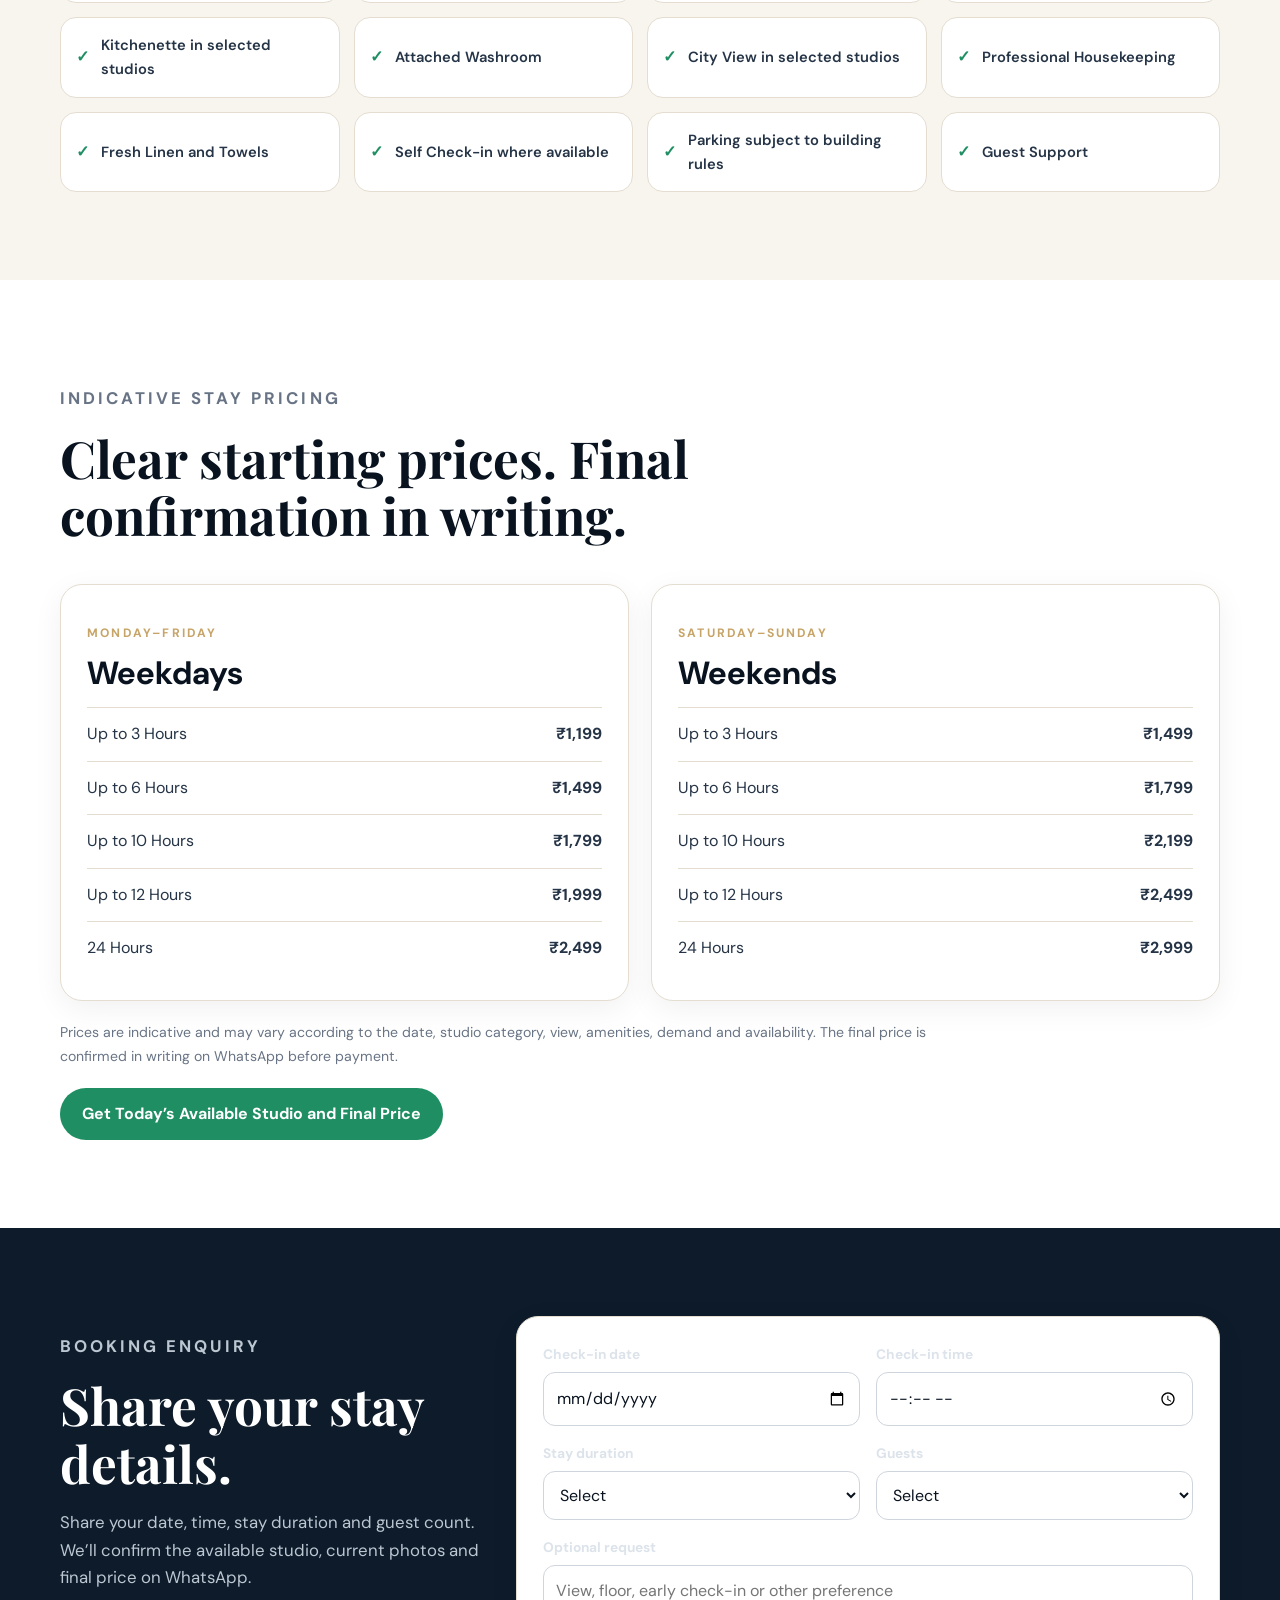
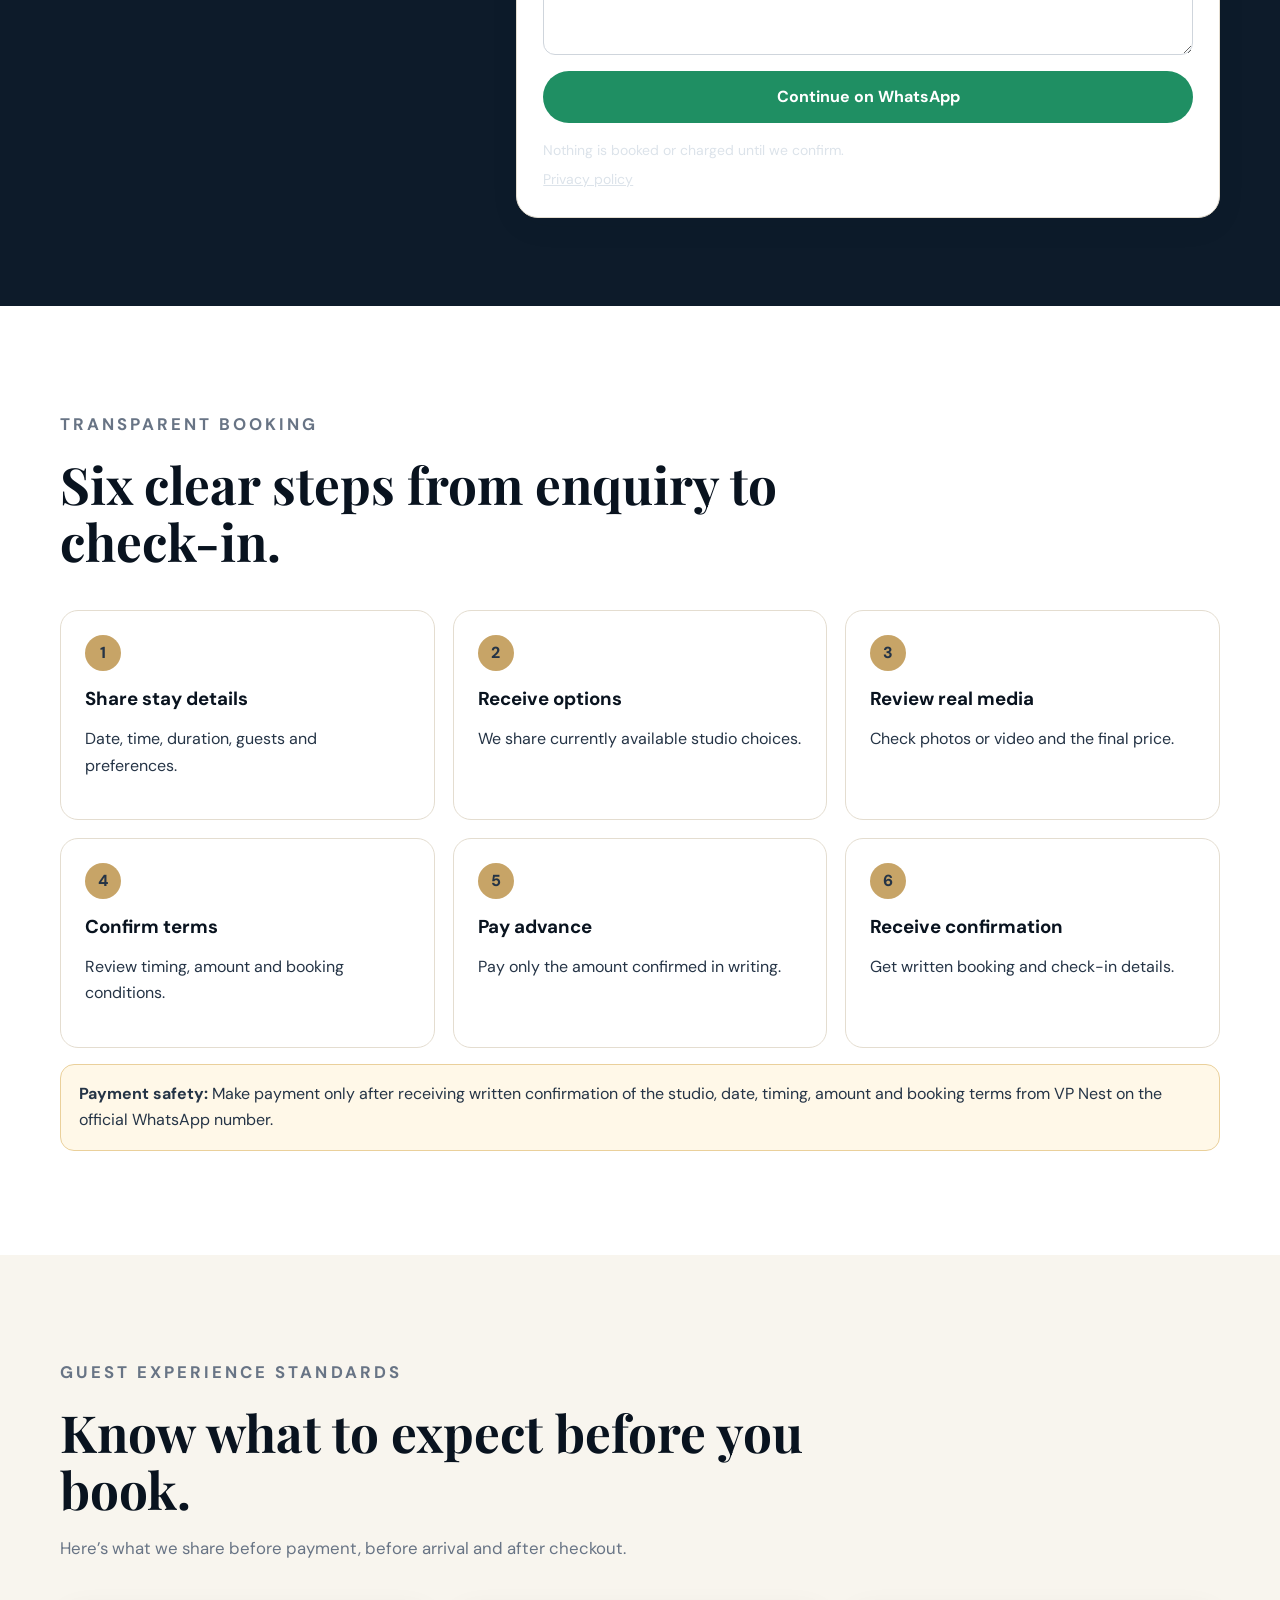
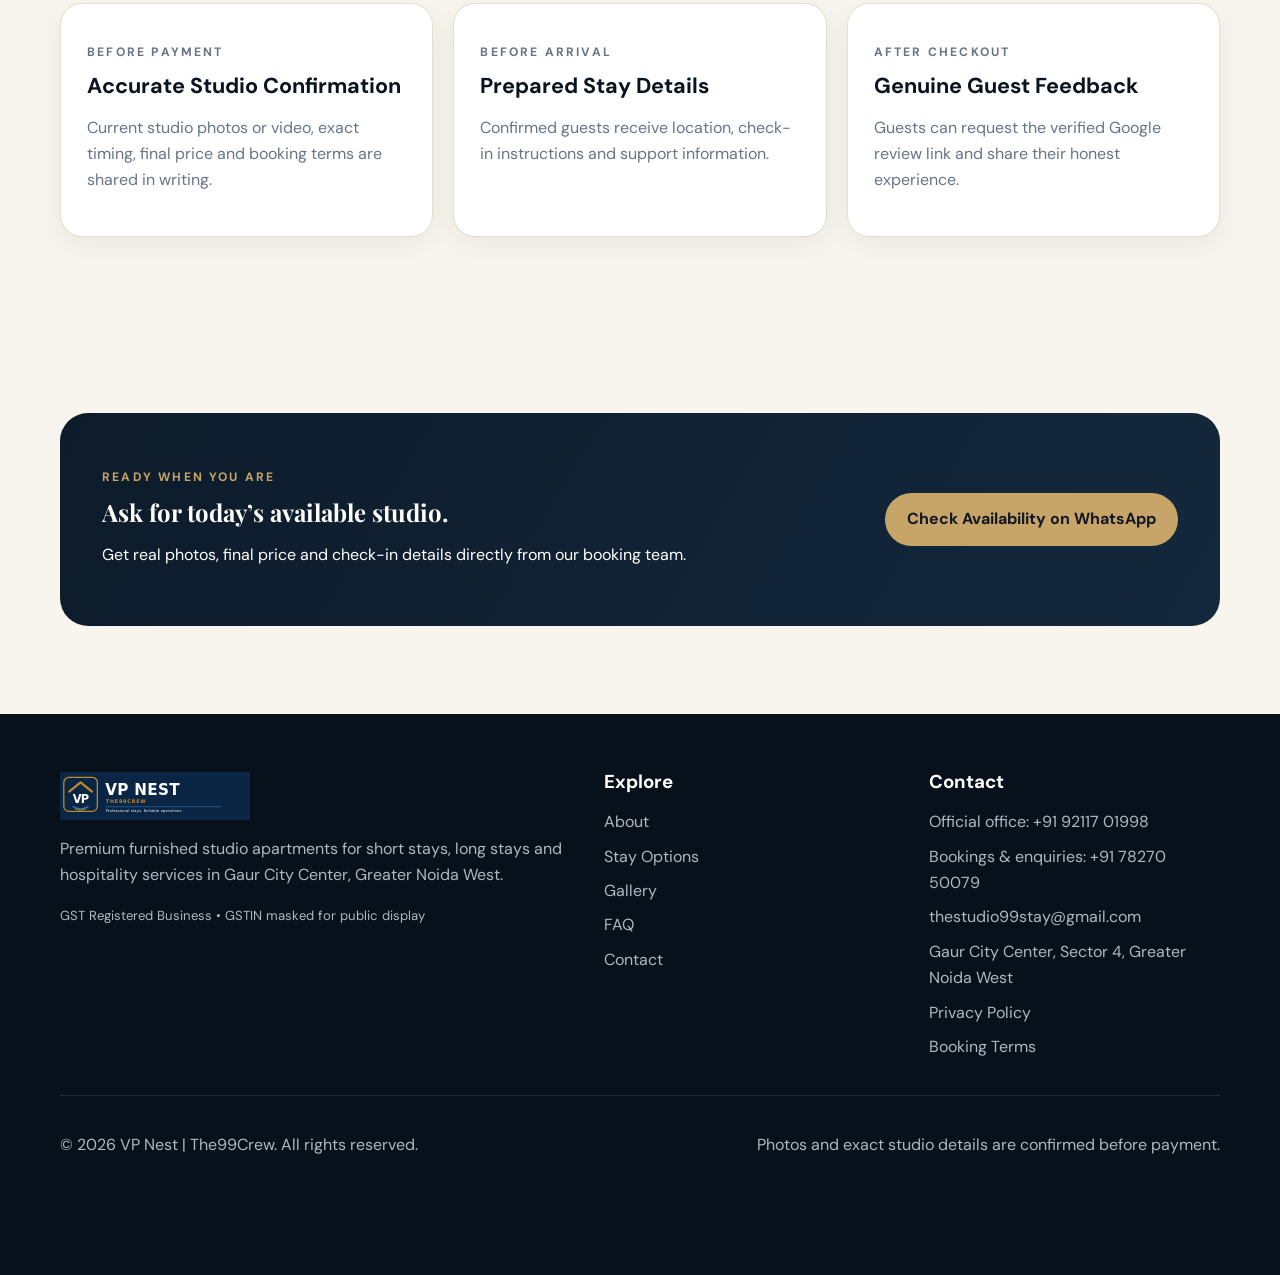
==== commit f47ba686: "Polish the public booking and review buttons" ====
--- a/index.html
+++ b/index.html
@@ -7,7 +7,7 @@
 <section id="pricing" class="section container"><div class="section-heading"><p class="eyebrow">Indicative stay pricing</p><h2>Clear starting prices. Final confirmation in writing.</h2></div><div id="pricingTables" class="pricing-grid"></div><p class="disclaimer">Prices are indicative and may vary according to the date, studio category, view, amenities, demand and availability. The final price is confirmed in writing on WhatsApp before payment.</p><a class="btn btn-whatsapp" data-whatsapp>Get Today’s Available Studio and Final Price</a></section>
 <section class="section section-dark"><div class="container assistant-layout"><div><div class="section-heading"><p class="eyebrow">Booking enquiry</p><h2>Share your stay details.</h2><p>Share your date, time, stay duration and guest count. We’ll confirm the available studio, current photos and final price on WhatsApp.</p></div></div><form id="bookingAssistant" class="assistant-card"><div class="field"><label for="checkinDate">Check-in date</label><input id="checkinDate" name="checkinDate" type="date" required></div><div class="field"><label for="checkinTime">Check-in time</label><input id="checkinTime" name="checkinTime" type="time" required></div><div class="field"><label for="duration">Stay duration</label><select id="duration" name="duration" required><option value="">Select</option><option>Up to 3 Hours</option><option>Up to 6 Hours</option><option>Up to 10 Hours</option><option>Up to 12 Hours</option><option>24 Hours</option><option>Multiple Nights</option></select></div><div class="field"><label for="guests">Guests</label><select id="guests" name="guests" required><option value="">Select</option><option>1</option><option>2</option><option>3</option><option>4</option></select></div><div class="field full"><label for="request">Optional request</label><textarea id="request" name="request" placeholder="View, floor, early check-in or other preference"></textarea></div><div id="assistantResult" class="assistant-result" hidden aria-live="polite"></div><button class="btn btn-whatsapp field full" type="submit">Continue on WhatsApp</button><p class="field full booking-help">Nothing is booked or charged until we confirm. <a href="privacy.html">Privacy policy</a></p></form></div></section>
 <section class="section container"><div class="section-heading"><p class="eyebrow">Transparent booking</p><h2>Six clear steps from enquiry to check-in.</h2></div><div class="steps"><article class="step"><h3>Share stay details</h3><p>Date, time, duration, guests and preferences.</p></article><article class="step"><h3>Receive options</h3><p>We share currently available studio choices.</p></article><article class="step"><h3>Review real media</h3><p>Check photos or video and the final price.</p></article><article class="step"><h3>Confirm terms</h3><p>Review timing, amount and booking conditions.</p></article><article class="step"><h3>Pay advance</h3><p>Pay only the amount confirmed in writing.</p></article><article class="step"><h3>Receive confirmation</h3><p>Get written booking and check-in details.</p></article></div><p class="safety-notice"><strong>Payment safety:</strong> Make payment only after receiving written confirmation of the studio, date, timing, amount and booking terms from VP Nest on the official WhatsApp number.</p></section>
-<section class="section section-soft"><div class="container"><div class="section-heading"><p class="eyebrow">Guest experience standards</p><h2>Know what to expect before you book.</h2><p>Here’s what we share before payment, before arrival and after checkout.</p></div><div class="cards"><article class="card"><p class="kicker">BEFORE PAYMENT</p><h3>Accurate Studio Confirmation</h3><p>Current studio photos or video, exact timing, final price and booking terms are shared in writing.</p></article><article class="card"><p class="kicker">BEFORE ARRIVAL</p><h3>Prepared Stay Details</h3><p>Confirmed guests receive location, check-in instructions and support information.</p></article><article class="card"><p class="kicker">AFTER CHECKOUT</p><h3>Genuine Guest Feedback</h3><p>Guests can request the verified Google review link and share their honest experience.</p><a id="googleReviewButton" class="btn btn-dark">Request Review Link</a></article></div></div></section>
+<section class="section section-soft"><div class="container"><div class="section-heading"><p class="eyebrow">Guest experience standards</p><h2>Know what to expect before you book.</h2><p>Here’s what we share before payment, before arrival and after checkout.</p></div><div class="cards"><article class="card"><p class="kicker">BEFORE PAYMENT</p><h3>Accurate Studio Confirmation</h3><p>Current studio photos or video, exact timing, final price and booking terms are shared in writing.</p></article><article class="card"><p class="kicker">BEFORE ARRIVAL</p><h3>Prepared Stay Details</h3><p>Confirmed guests receive location, check-in instructions and support information.</p></article><article class="card"><p class="kicker">AFTER CHECKOUT</p><h3>Genuine Guest Feedback</h3><p>Guests can request the verified Google review link and share their honest experience.</p><a hidden id="googleReviewButton" class="btn btn-dark">Request Review Link</a></article></div></div></section>
 <section class="section section-soft"><div class="container cta"><div><p class="eyebrow">Ready when you are</p><h2>Ask for today’s available studio.</h2><p>Get real photos, final price and check-in details directly from our booking team.</p></div><a class="btn btn-gold" data-whatsapp>Check Availability on WhatsApp</a></div></section></main>
 <footer class="footer"><div class="container footer-grid"><div><img class="footer-logo" src="logo-white.svg" alt="VP Nest | The99Crew"><p>Premium furnished studio apartments for short stays, long stays and hospitality services in Gaur City Center, Greater Noida West.</p><p class="legal-line">GST Registered Business • GSTIN masked for public display</p></div><div><h3>Explore</h3><div class="footer-links"><a href="about.html">About</a><a href="services.html">Stay Options</a><a href="gallery.html">Gallery</a><a href="faq.html">FAQ</a><a href="contact.html">Contact</a></div></div><div><h3>Contact</h3><div class="footer-links"><span>Official office: <a data-official-phone-link data-official-phone></a></span><span>Bookings &amp; enquiries: <a data-phone-link data-phone></a></span><a data-email></a><span>Gaur City Center, Sector 4, Greater Noida West</span><a href="privacy.html">Privacy Policy</a><a href="terms.html">Booking Terms</a></div></div></div><div class="container footer-bottom"><p>© <span data-current-year></span> VP Nest | The99Crew. All rights reserved.</p><p>Photos and exact studio details are confirmed before payment.</p></div></footer>
 <a class="floating-whatsapp" data-whatsapp>WhatsApp</a><div class="mobile-bar"><a data-whatsapp>WhatsApp</a><a data-phone-link>Call</a><a href="gallery.html">Photos</a></div><script src="config.js"></script><script src="script.js"></script></body></html>
--- a/styles.css
+++ b/styles.css
@@ -21,3 +21,5 @@
   .hero-media > .real-hero-photo {aspect-ratio: 4/5;}
   .real-photo-gallery .concept-card {grid-column: 1/-1;}
 }
+
+#googleReviewButton[hidden] {display: none;}
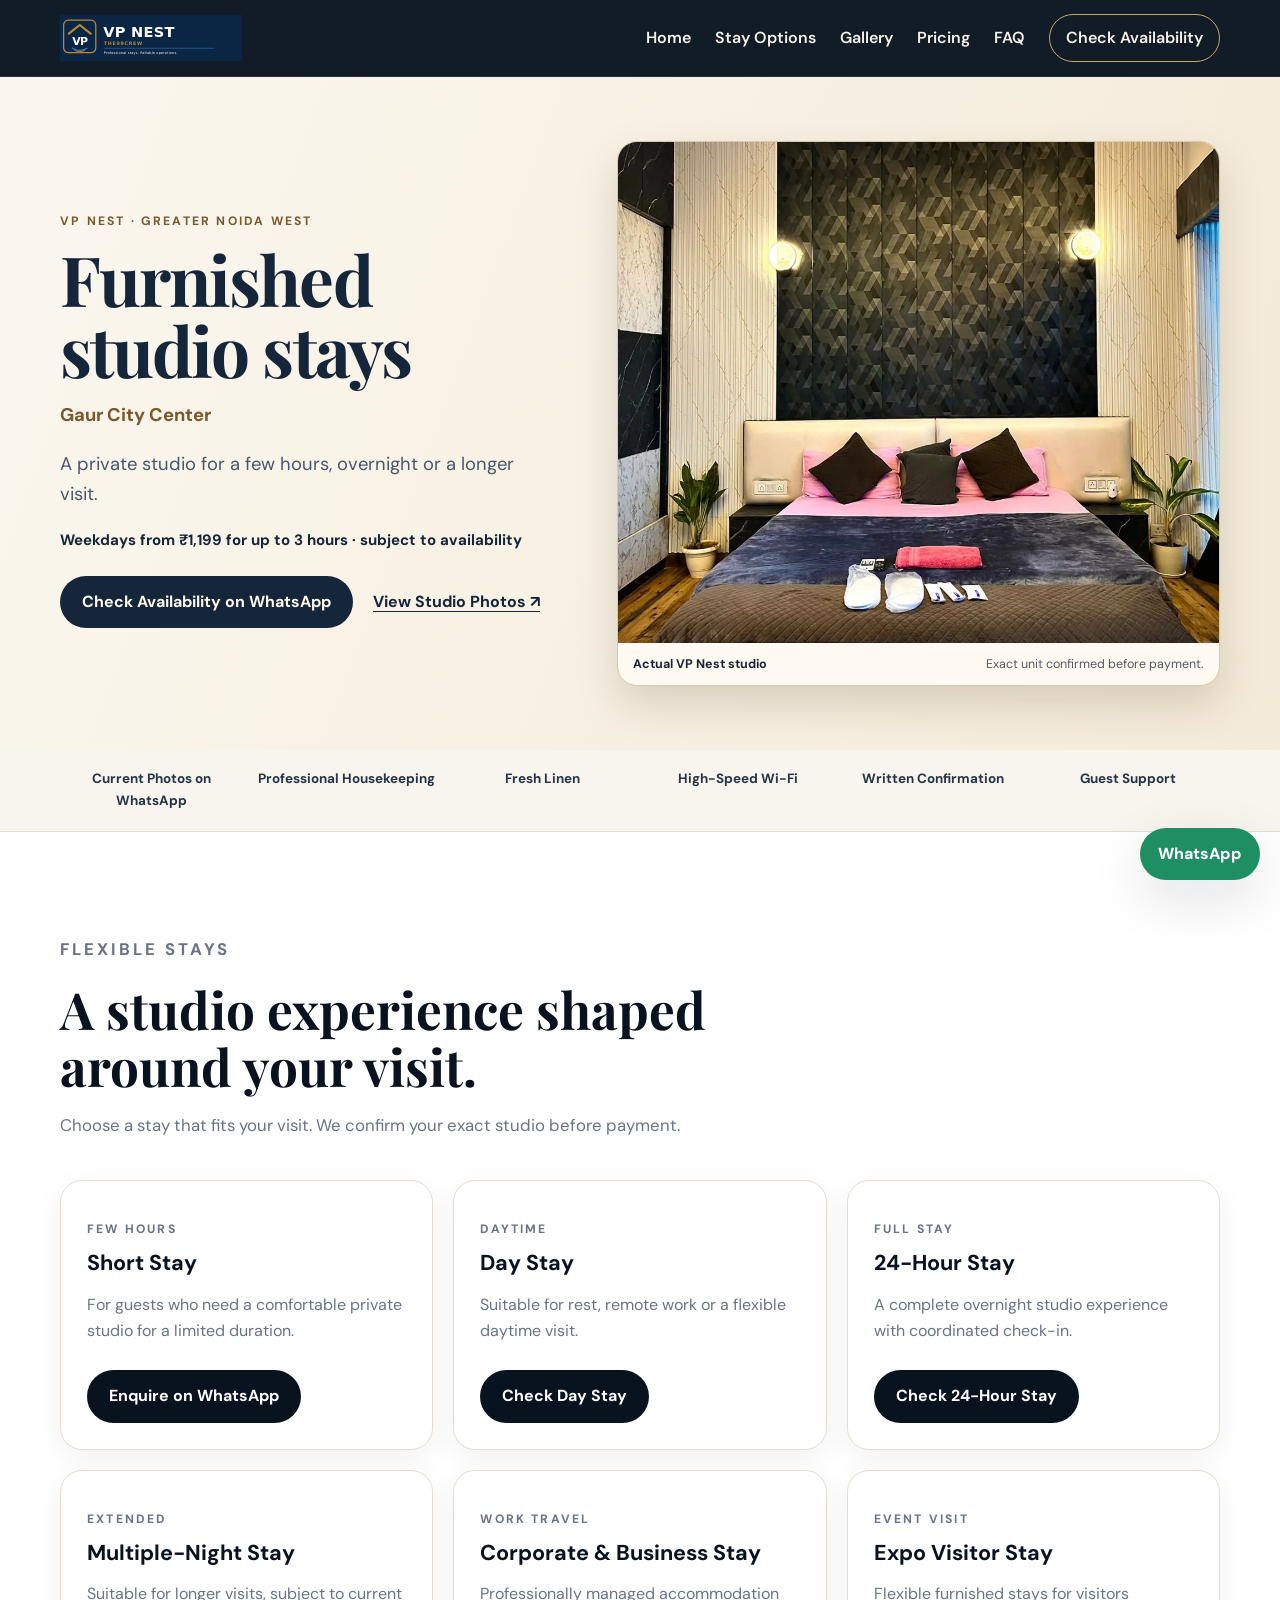
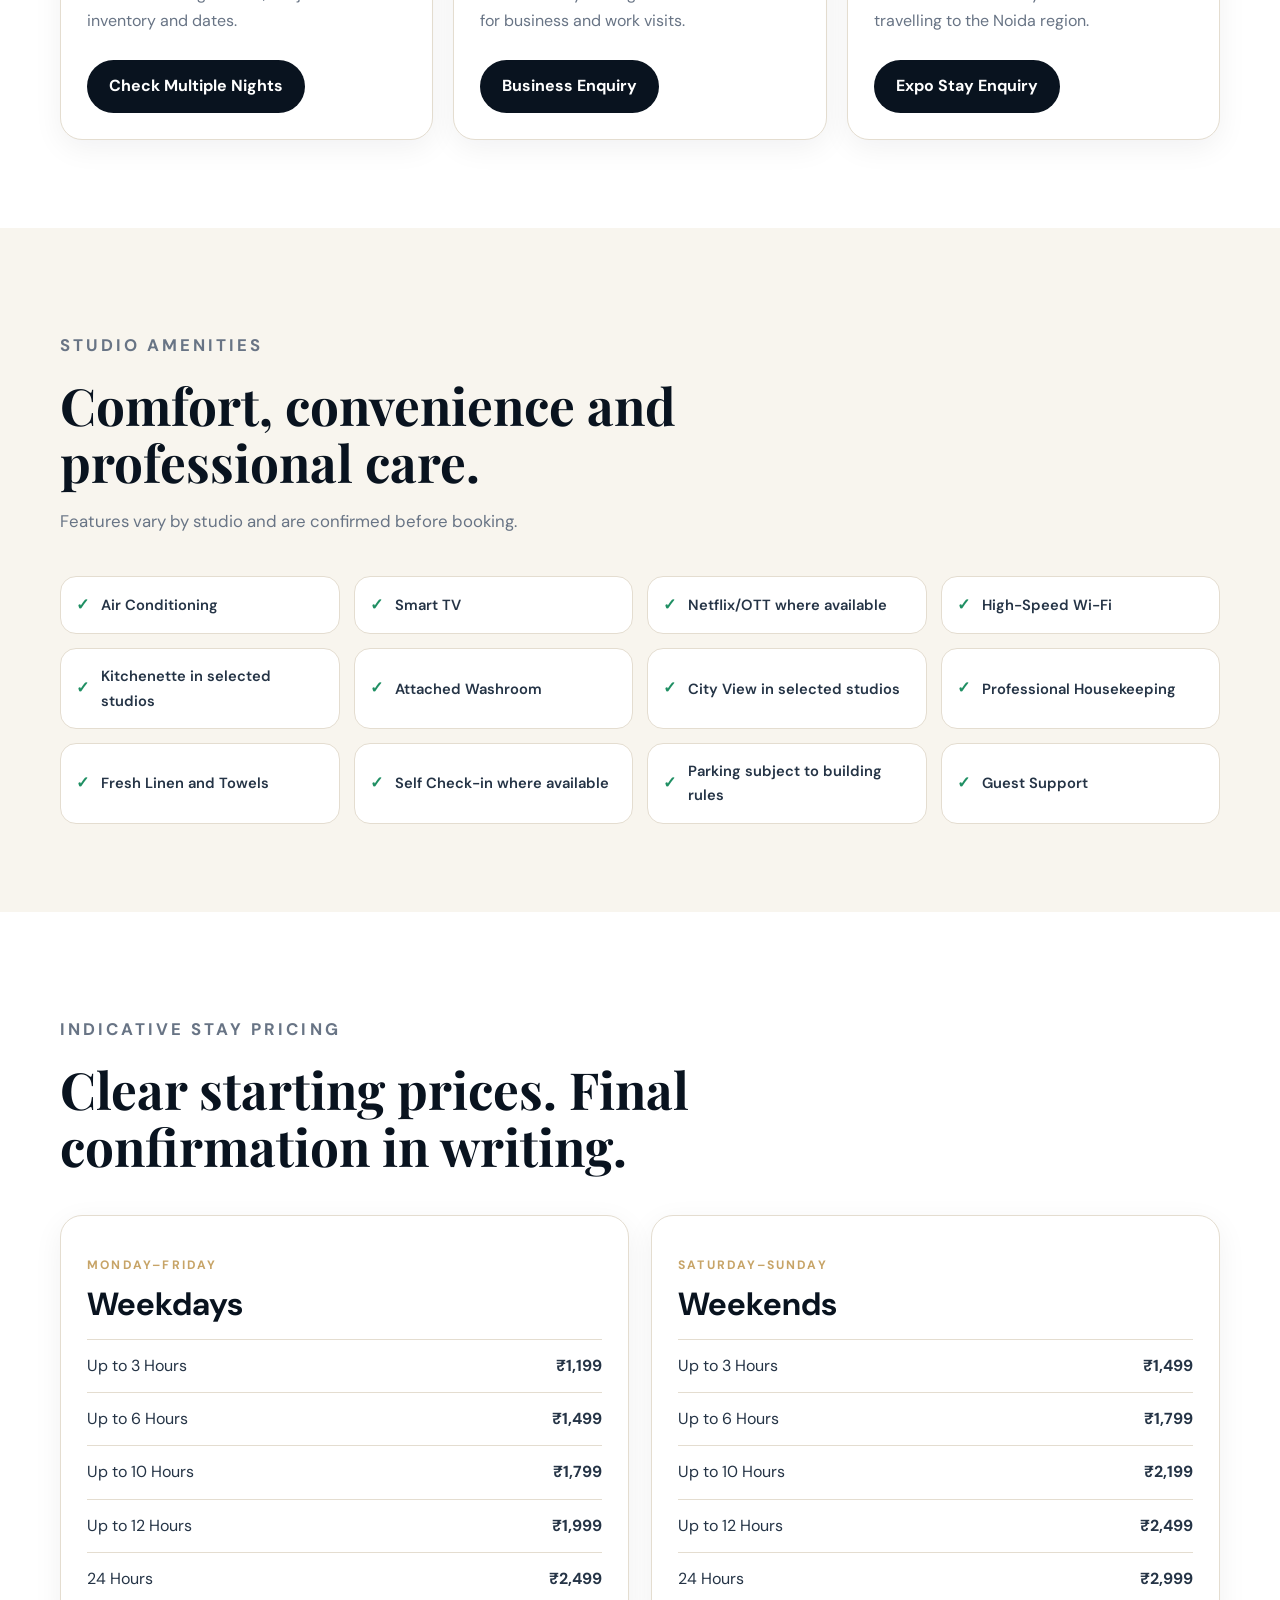
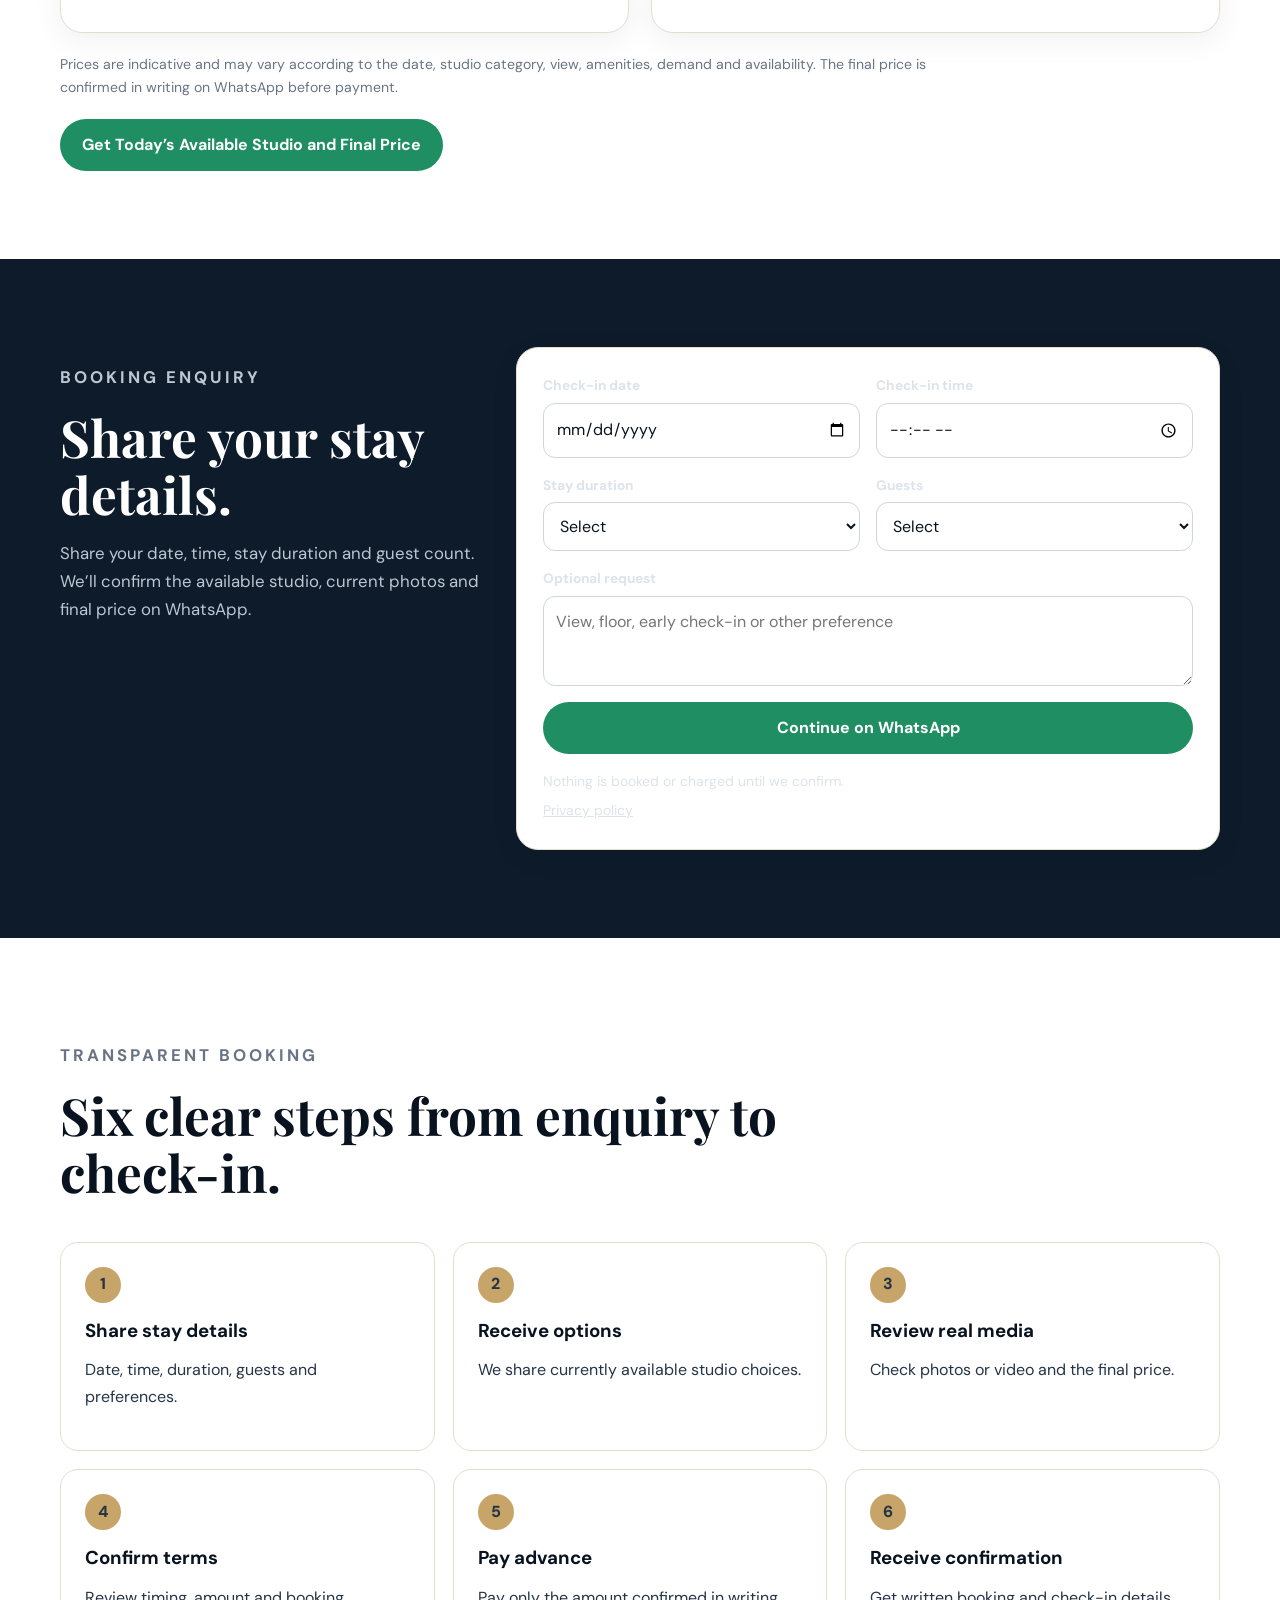
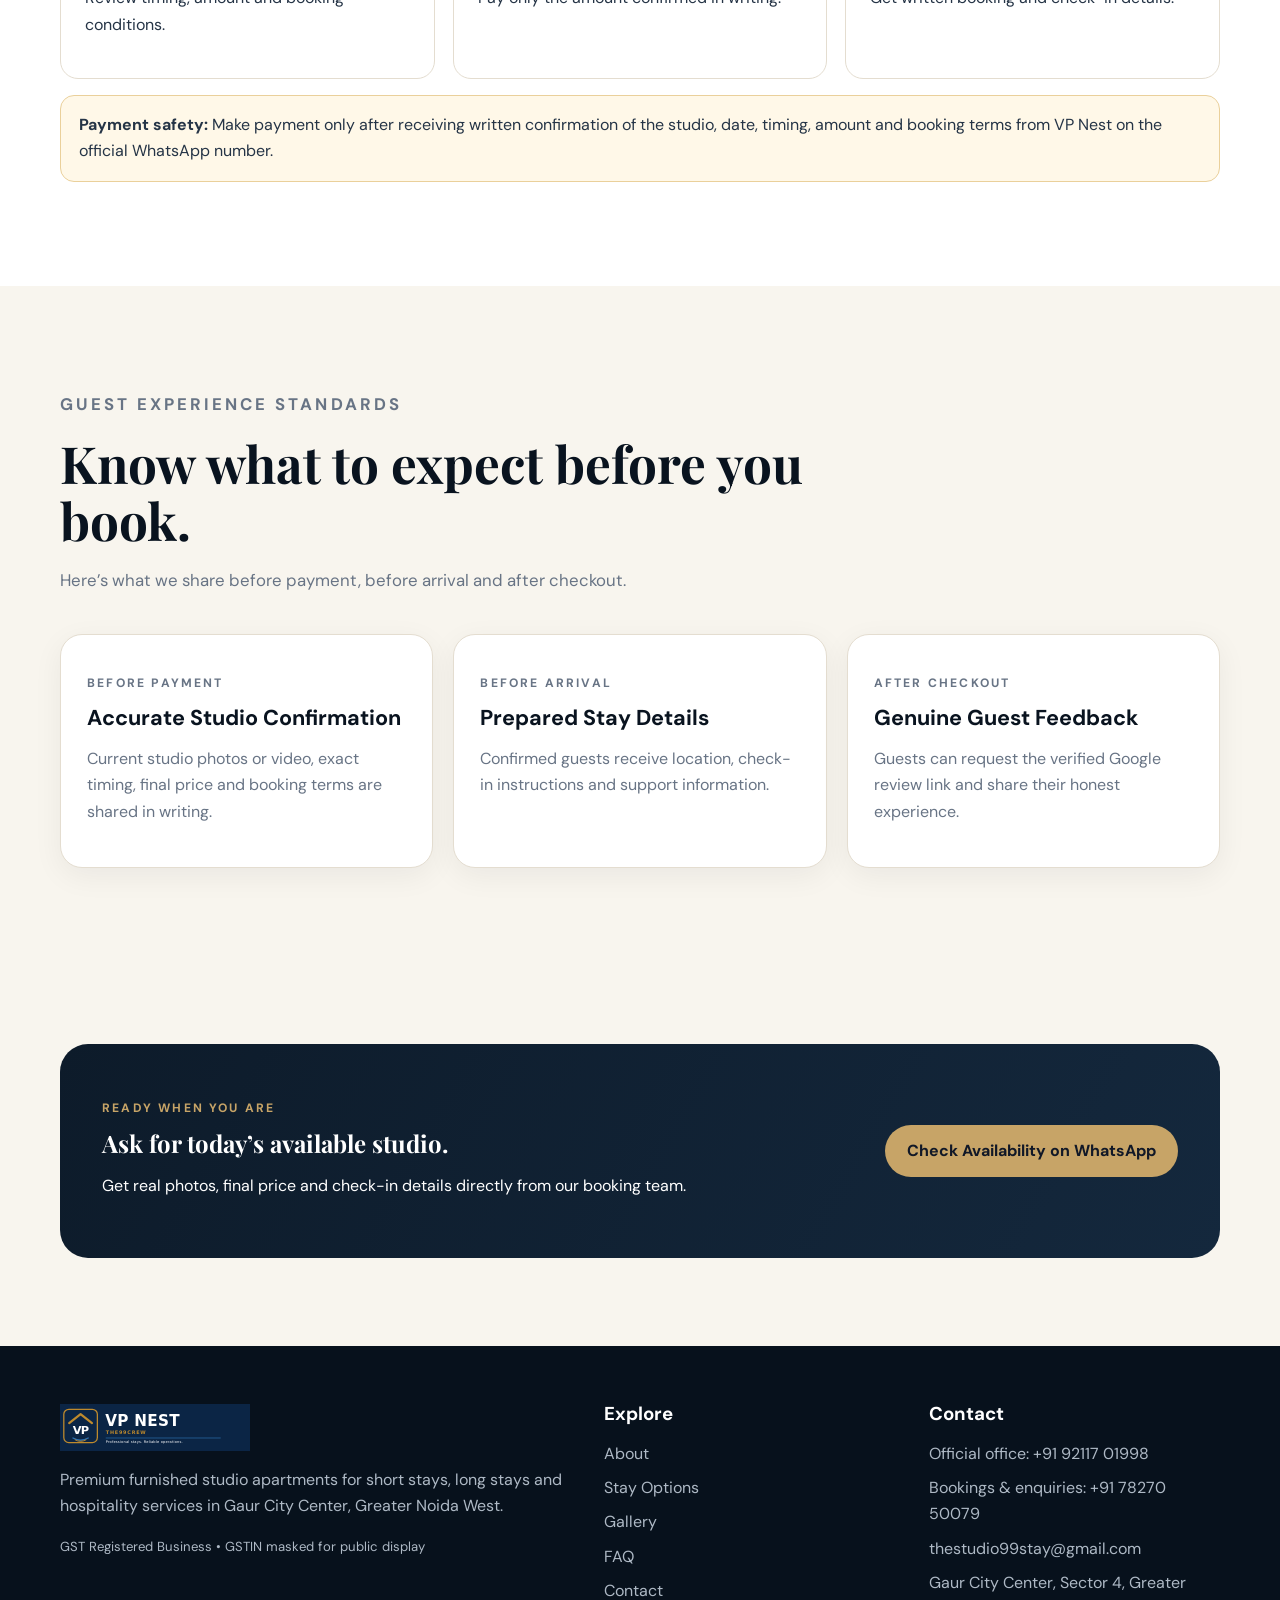
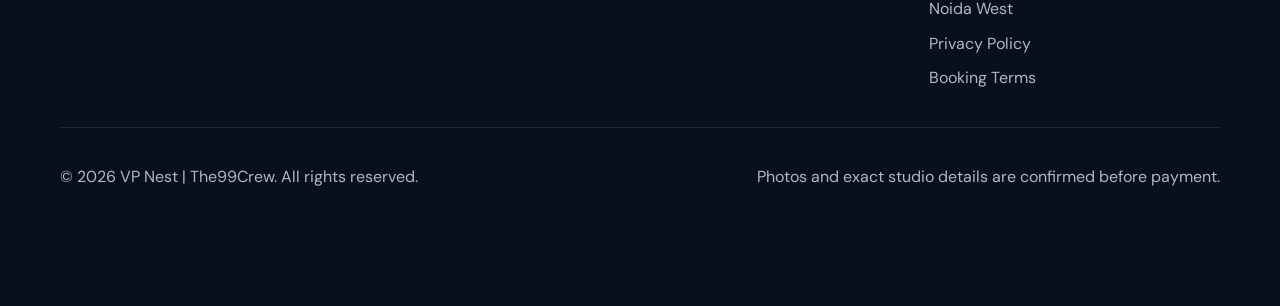
==== commit c90c7459: "Give the VP Nest homepage a warm boutique studio look" ====
--- a/index.html
+++ b/index.html
@@ -1,6 +1,24 @@
 <!doctype html><html lang="en-IN"><head><meta charset="utf-8"><meta name="viewport" content="width=device-width,initial-scale=1"><title>VP Nest | Premium Studio Apartments</title><meta name="description" content="Premium furnished studio apartments for short stays, long stays and hospitality services in Gaur City Center, Greater Noida West."><meta name="robots" content="index,follow"><meta name="theme-color" content="#09131f"><link rel="canonical" href="https://www.vpnest.in/"><meta property="og:title" content="VP Nest | Premium Studio Apartments"><meta property="og:description" content="Premium furnished studio apartments for short stays, long stays and hospitality services in Gaur City Center, Greater Noida West."><meta property="og:type" content="website"><meta property="og:url" content="https://www.vpnest.in/"><meta property="og:image" content="https://www.vpnest.in/og-cover.jpg"><meta name="twitter:card" content="summary_large_image"><meta name="twitter:title" content="VP Nest | Premium Studio Apartments"><meta name="twitter:description" content="Premium furnished studio apartments for short stays, long stays and hospitality services in Gaur City Center, Greater Noida West."><meta name="twitter:image" content="https://www.vpnest.in/og-cover.jpg"><link rel="icon" href="favicon.svg"><link rel="manifest" href="manifest.webmanifest"><link rel="stylesheet" href="styles.css"><script type="application/ld+json">{"@context":"https://schema.org","@type":["LodgingBusiness","LocalBusiness"],"name":"VP Nest | The99Crew","legalName":"THE99CREW FACILITY MANAGEMENT","url":"https://www.vpnest.in/","telephone":"+919211701998","contactPoint":[{"@type":"ContactPoint","telephone":"+919211701998","contactType":"office"},{"@type":"ContactPoint","telephone":"+917827050079","contactType":"reservations","availableLanguage":["English","Hindi"]}],"email":"thestudio99stay@gmail.com","priceRange":"₹₹","address":{"@type":"PostalAddress","streetAddress":"Gaur City Center, Sector 4","addressLocality":"Greater Noida West","addressRegion":"Uttar Pradesh","addressCountry":"IN"}}</script></head><body>
 <a class="skip-link" href="#main-content">Skip to content</a><header class="site-header"><nav class="nav container" aria-label="Main navigation"><a class="brand" href="index.html"><img src="logo-white.svg" alt="VP Nest | The99Crew"></a><button class="nav-toggle" aria-label="Open navigation" aria-expanded="false"><span></span><span></span><span></span></button><div class="nav-links"><a href="index.html">Home</a><a href="services.html">Stay Options</a><a href="gallery.html">Gallery</a><a href="#pricing">Pricing</a><a href="faq.html">FAQ</a><a class="nav-cta" href="contact.html">Check Availability</a></div></nav></header>
-<main id="main-content"><section class="hero"><div class="container hero-grid"><div class="hero-copy"><p class="eyebrow">VP Nest | The99Crew</p><h1>Furnished Studio Stays in Gaur City Center</h1><p>Private studios in Greater Noida West for a few hours, overnight or multiple nights.</p><p id="heroStartingRate" class="hero-starting-rate"></p><div class="hero-actions"><a class="btn btn-gold" data-whatsapp>Check Availability on WhatsApp</a><a class="btn btn-outline" href="gallery.html">View Studio Photos</a><a class="btn btn-outline" data-phone-link data-track="phone_click">Call Booking Support</a></div></div><div class="hero-media"><img class="real-hero-photo" src="assets/real-studio/studio-bedroom.webp" srcset="assets/real-studio/studio-bedroom-540.webp 540w, assets/real-studio/studio-bedroom.webp 1080w" sizes="(max-width: 900px) 92vw, 42vw" alt="Double bed with a black textured headboard, pink pillows and folded towels" width="1080" height="1440" fetchpriority="high"><span class="concept-badge">ACTUAL STUDIO PHOTO</span><div class="hero-media-note"><strong>Exact studio confirmed before payment</strong><span>Ask for current photos and the final price for your dates.</span></div></div></div></section>
+<main id="main-content"><section class="hero boutique-hero" aria-labelledby="home-title">
+  <div class="container hero-grid">
+    <div class="hero-copy">
+      <p class="eyebrow">VP Nest · Greater Noida West</p>
+      <h1 id="home-title">Furnished studio stays</h1>
+      <p class="boutique-location">Gaur City Center</p>
+      <p class="boutique-intro">A private studio for a few hours, overnight or a longer visit.</p>
+      <p id="heroStartingRate" class="hero-starting-rate"></p>
+      <div class="hero-actions">
+        <a class="btn boutique-booking" data-whatsapp>Check Availability on WhatsApp</a>
+        <a class="boutique-gallery-link" href="gallery.html">View Studio Photos <span aria-hidden="true">↗</span></a>
+      </div>
+    </div>
+    <figure class="hero-media boutique-media">
+      <img class="real-hero-photo" src="assets/real-studio/studio-bedroom.webp" srcset="assets/real-studio/studio-bedroom-540.webp 540w, assets/real-studio/studio-bedroom.webp 1080w" sizes="(max-width: 700px) 92vw, (max-width: 1180px) 49vw, 570px" alt="Double bed with a black textured headboard, pink pillows and folded towels" width="1080" height="1440" fetchpriority="high">
+      <figcaption><strong>Actual VP Nest studio</strong><span>Exact unit confirmed before payment.</span></figcaption>
+    </figure>
+  </div>
+</section>
 <div class="trust-strip"><div class="container trust-grid"><span>Current Photos on WhatsApp</span><span>Professional Housekeeping</span><span>Fresh Linen</span><span>High-Speed Wi-Fi</span><span>Written Confirmation</span><span>Guest Support</span></div></div>
 <section class="section container"><div class="section-heading"><p class="eyebrow">Flexible stays</p><h2>A studio experience shaped around your visit.</h2><p>Choose a stay that fits your visit. We confirm your exact studio before payment.</p></div><div class="cards"><article class="card"><p class="kicker">FEW HOURS</p><h3>Short Stay</h3><p>For guests who need a comfortable private studio for a limited duration.</p><a class="btn btn-dark" data-whatsapp data-stay-type="Short Stay (up to 3 or 6 hours)">Enquire on WhatsApp</a></article><article class="card"><p class="kicker">DAYTIME</p><h3>Day Stay</h3><p>Suitable for rest, remote work or a flexible daytime visit.</p><a class="btn btn-dark" data-whatsapp data-stay-type="Day Stay (up to 10 or 12 hours)">Check Day Stay</a></article><article class="card"><p class="kicker">FULL STAY</p><h3>24-Hour Stay</h3><p>A complete overnight studio experience with coordinated check-in.</p><a class="btn btn-dark" data-whatsapp data-stay-type="24-Hour Stay">Check 24-Hour Stay</a></article><article class="card"><p class="kicker">EXTENDED</p><h3>Multiple-Night Stay</h3><p>Suitable for longer visits, subject to current inventory and dates.</p><a class="btn btn-dark" data-whatsapp data-stay-type="Multiple-Night Stay">Check Multiple Nights</a></article><article class="card"><p class="kicker">WORK TRAVEL</p><h3>Corporate & Business Stay</h3><p>Professionally managed accommodation for business and work visits.</p><a class="btn btn-dark" data-whatsapp data-stay-type="Corporate / Business Stay">Business Enquiry</a></article><article class="card"><p class="kicker">EVENT VISIT</p><h3>Expo Visitor Stay</h3><p>Flexible furnished stays for visitors travelling to the Noida region.</p><a class="btn btn-dark" data-whatsapp data-stay-type="Expo Visitor Stay">Expo Stay Enquiry</a></article></div></section>
 <section class="section section-soft"><div class="container"><div class="section-heading"><p class="eyebrow">Studio amenities</p><h2>Comfort, convenience and professional care.</h2><p>Features vary by studio and are confirmed before booking.</p></div><div id="amenitiesGrid" class="amenities-grid"></div></div></section>
@@ -10,4 +28,4 @@
 <section class="section section-soft"><div class="container"><div class="section-heading"><p class="eyebrow">Guest experience standards</p><h2>Know what to expect before you book.</h2><p>Here’s what we share before payment, before arrival and after checkout.</p></div><div class="cards"><article class="card"><p class="kicker">BEFORE PAYMENT</p><h3>Accurate Studio Confirmation</h3><p>Current studio photos or video, exact timing, final price and booking terms are shared in writing.</p></article><article class="card"><p class="kicker">BEFORE ARRIVAL</p><h3>Prepared Stay Details</h3><p>Confirmed guests receive location, check-in instructions and support information.</p></article><article class="card"><p class="kicker">AFTER CHECKOUT</p><h3>Genuine Guest Feedback</h3><p>Guests can request the verified Google review link and share their honest experience.</p><a hidden id="googleReviewButton" class="btn btn-dark">Request Review Link</a></article></div></div></section>
 <section class="section section-soft"><div class="container cta"><div><p class="eyebrow">Ready when you are</p><h2>Ask for today’s available studio.</h2><p>Get real photos, final price and check-in details directly from our booking team.</p></div><a class="btn btn-gold" data-whatsapp>Check Availability on WhatsApp</a></div></section></main>
 <footer class="footer"><div class="container footer-grid"><div><img class="footer-logo" src="logo-white.svg" alt="VP Nest | The99Crew"><p>Premium furnished studio apartments for short stays, long stays and hospitality services in Gaur City Center, Greater Noida West.</p><p class="legal-line">GST Registered Business • GSTIN masked for public display</p></div><div><h3>Explore</h3><div class="footer-links"><a href="about.html">About</a><a href="services.html">Stay Options</a><a href="gallery.html">Gallery</a><a href="faq.html">FAQ</a><a href="contact.html">Contact</a></div></div><div><h3>Contact</h3><div class="footer-links"><span>Official office: <a data-official-phone-link data-official-phone></a></span><span>Bookings &amp; enquiries: <a data-phone-link data-phone></a></span><a data-email></a><span>Gaur City Center, Sector 4, Greater Noida West</span><a href="privacy.html">Privacy Policy</a><a href="terms.html">Booking Terms</a></div></div></div><div class="container footer-bottom"><p>© <span data-current-year></span> VP Nest | The99Crew. All rights reserved.</p><p>Photos and exact studio details are confirmed before payment.</p></div></footer>
-<a class="floating-whatsapp" data-whatsapp>WhatsApp</a><div class="mobile-bar"><a data-whatsapp>WhatsApp</a><a data-phone-link>Call</a><a href="gallery.html">Photos</a></div><script src="config.js"></script><script src="script.js"></script></body></html>
+<a class="floating-whatsapp" data-whatsapp>WhatsApp</a><div class="mobile-bar boutique-mobile"><a data-whatsapp>Check Availability on WhatsApp</a></div><script src="config.js"></script><script src="script.js"></script></body></html>
--- a/styles.css
+++ b/styles.css
@@ -23,3 +23,87 @@
 }
 
 #googleReviewButton[hidden] {display: none;}
+
+/* Homepage: a warm editorial frame for the real studio photography. */
+.boutique-hero {
+  min-height: 0;
+  color: #15263a;
+  background: linear-gradient(110deg, #fbf7ef, #f4ead8);
+}
+.boutique-hero .hero-grid {
+  grid-template-columns: minmax(0, .9fr) minmax(0, 1.1fr);
+  gap: clamp(26px, 5vw, 72px);
+  padding: clamp(34px, 5vw, 68px) 0;
+}
+.boutique-hero .hero-copy .eyebrow { color: #77592b; }
+.boutique-hero h1 {
+  max-width: 11ch;
+  color: #15263a;
+  font-size: clamp(2.8rem, 5.4vw, 5.25rem);
+  line-height: 1.02;
+  letter-spacing: -.028em;
+}
+.boutique-hero .hero-copy .boutique-location {
+  color: #77592b;
+  font-weight: 700;
+  margin: 14px 0 6px;
+}
+.boutique-hero .hero-copy .boutique-intro { color: #48576b; max-width: 35ch; }
+.boutique-hero .hero-copy .hero-starting-rate {
+  color: #15263a;
+  margin: 17px 0 0;
+  font-size: .94rem;
+}
+.boutique-hero .hero-actions { align-items: center; gap: 14px 20px; margin-top: 23px; }
+.boutique-hero .boutique-booking { background: #15263a; color: #fff8ea; text-align: center; }
+.boutique-hero .boutique-booking:hover { background: #283f56; }
+.boutique-gallery-link {
+  display: inline-block;
+  color: #15263a;
+  padding: 10px 0;
+  text-decoration: underline;
+  text-underline-offset: 4px;
+  font-weight: 700;
+}
+.boutique-hero .boutique-media {
+  margin: 0;
+  border: 1px solid #d9c9ab;
+  border-radius: 20px;
+  background: #fffaf1;
+  box-shadow: 0 18px 42px rgba(64, 45, 20, .17);
+}
+.boutique-hero .boutique-media > img {
+  display: block;
+  width: 100%;
+  height: auto;
+  aspect-ratio: 6/5;
+  object-fit: cover;
+  object-position: center 66%;
+}
+.boutique-media figcaption {
+  display: flex;
+  flex-wrap: wrap;
+  justify-content: space-between;
+  gap: 3px 12px;
+  padding: 11px 15px;
+  color: #4f5a67;
+  font-size: .78rem;
+}
+.boutique-media figcaption strong { color: #15263a; }
+@media (max-width: 700px) {
+  .boutique-hero .hero-grid { grid-template-columns: minmax(0, 1fr); gap: 24px; padding: 30px 0; }
+  .boutique-hero h1 { max-width: 14ch; font-size: clamp(2.55rem, 8.4vw, 3.5rem); }
+  .boutique-hero .hero-copy .boutique-location { margin-top: 11px; }
+  .boutique-hero .hero-actions .btn { width: auto; max-width: 100%; }
+  .boutique-hero .boutique-media > img { aspect-ratio: 5/4; }
+}
+@media (max-width: 620px) {
+  .mobile-bar.boutique-mobile { grid-template-columns: 1fr; padding-inline: 12px; }
+  .boutique-mobile a {
+    padding: 11px 8px;
+    background: #f2ddb3;
+    color: #15263a;
+    border-radius: 11px;
+    font-size: .9rem;
+  }
+}
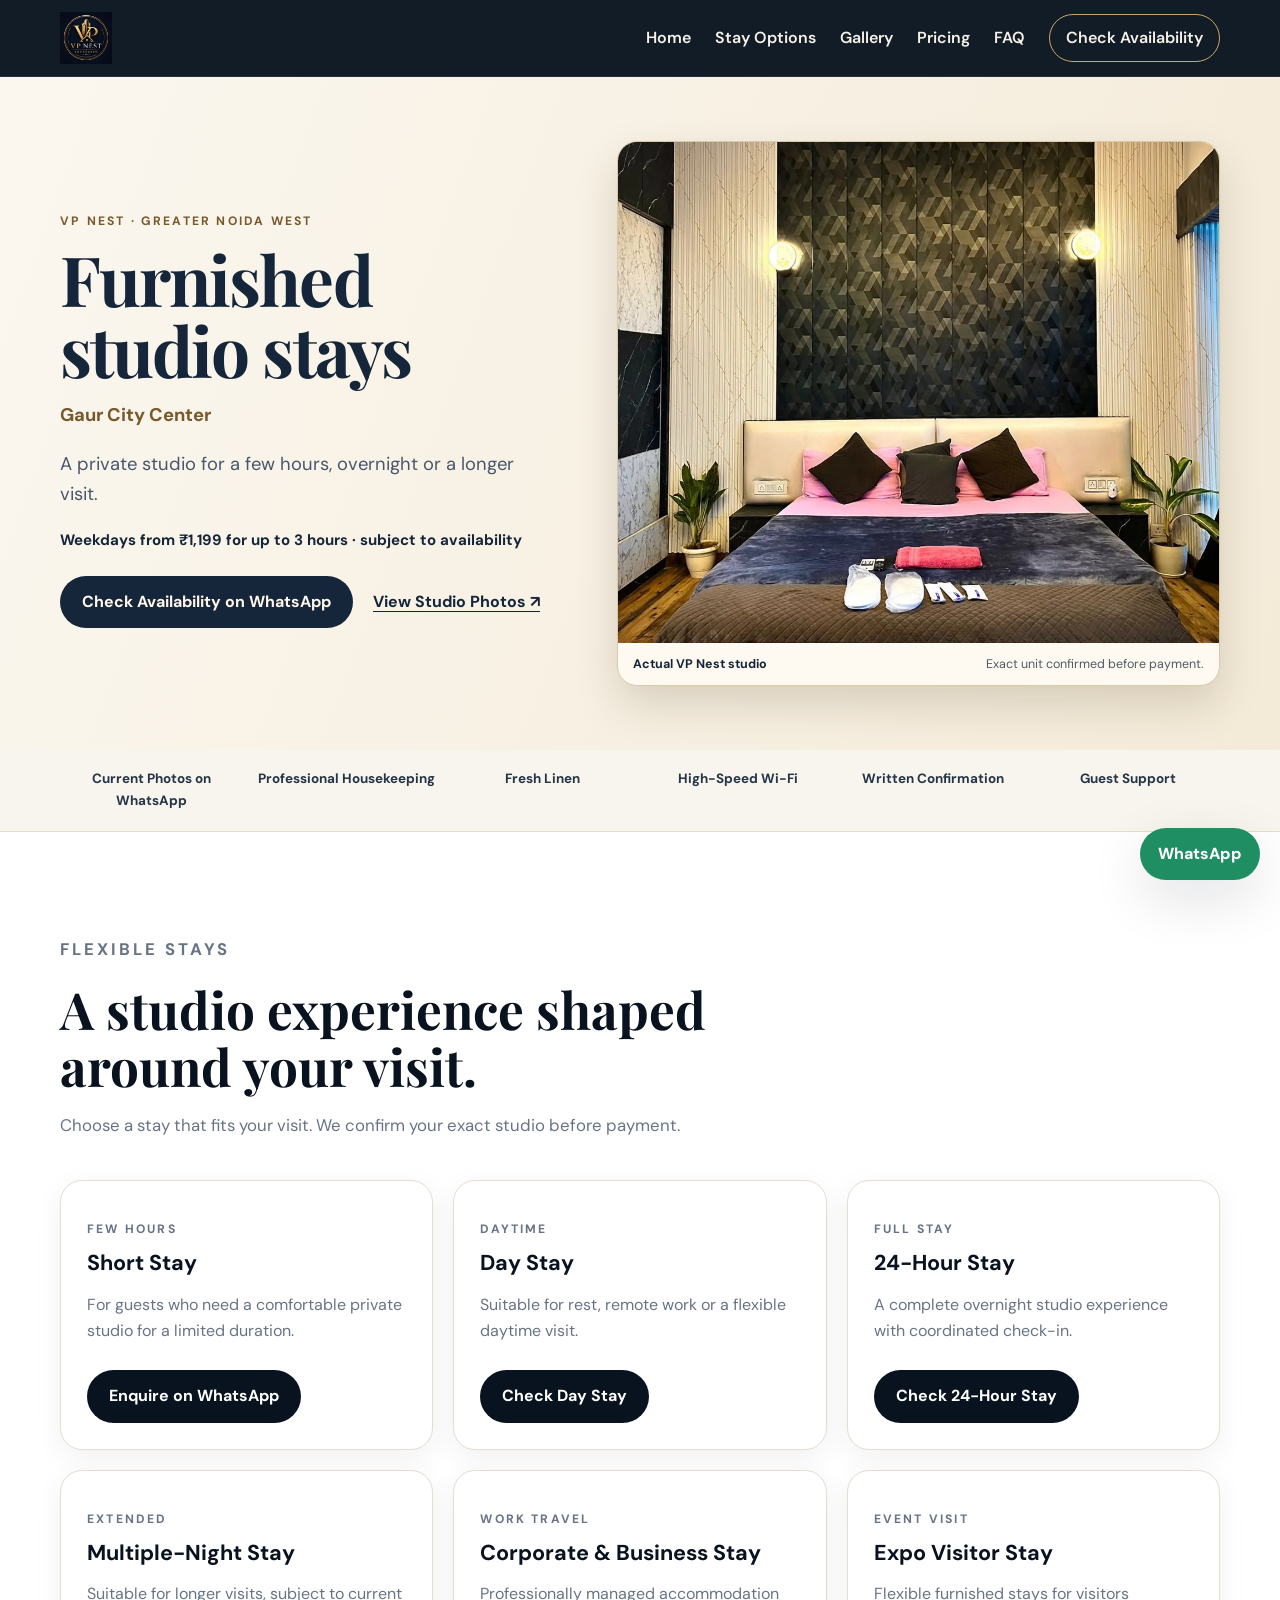
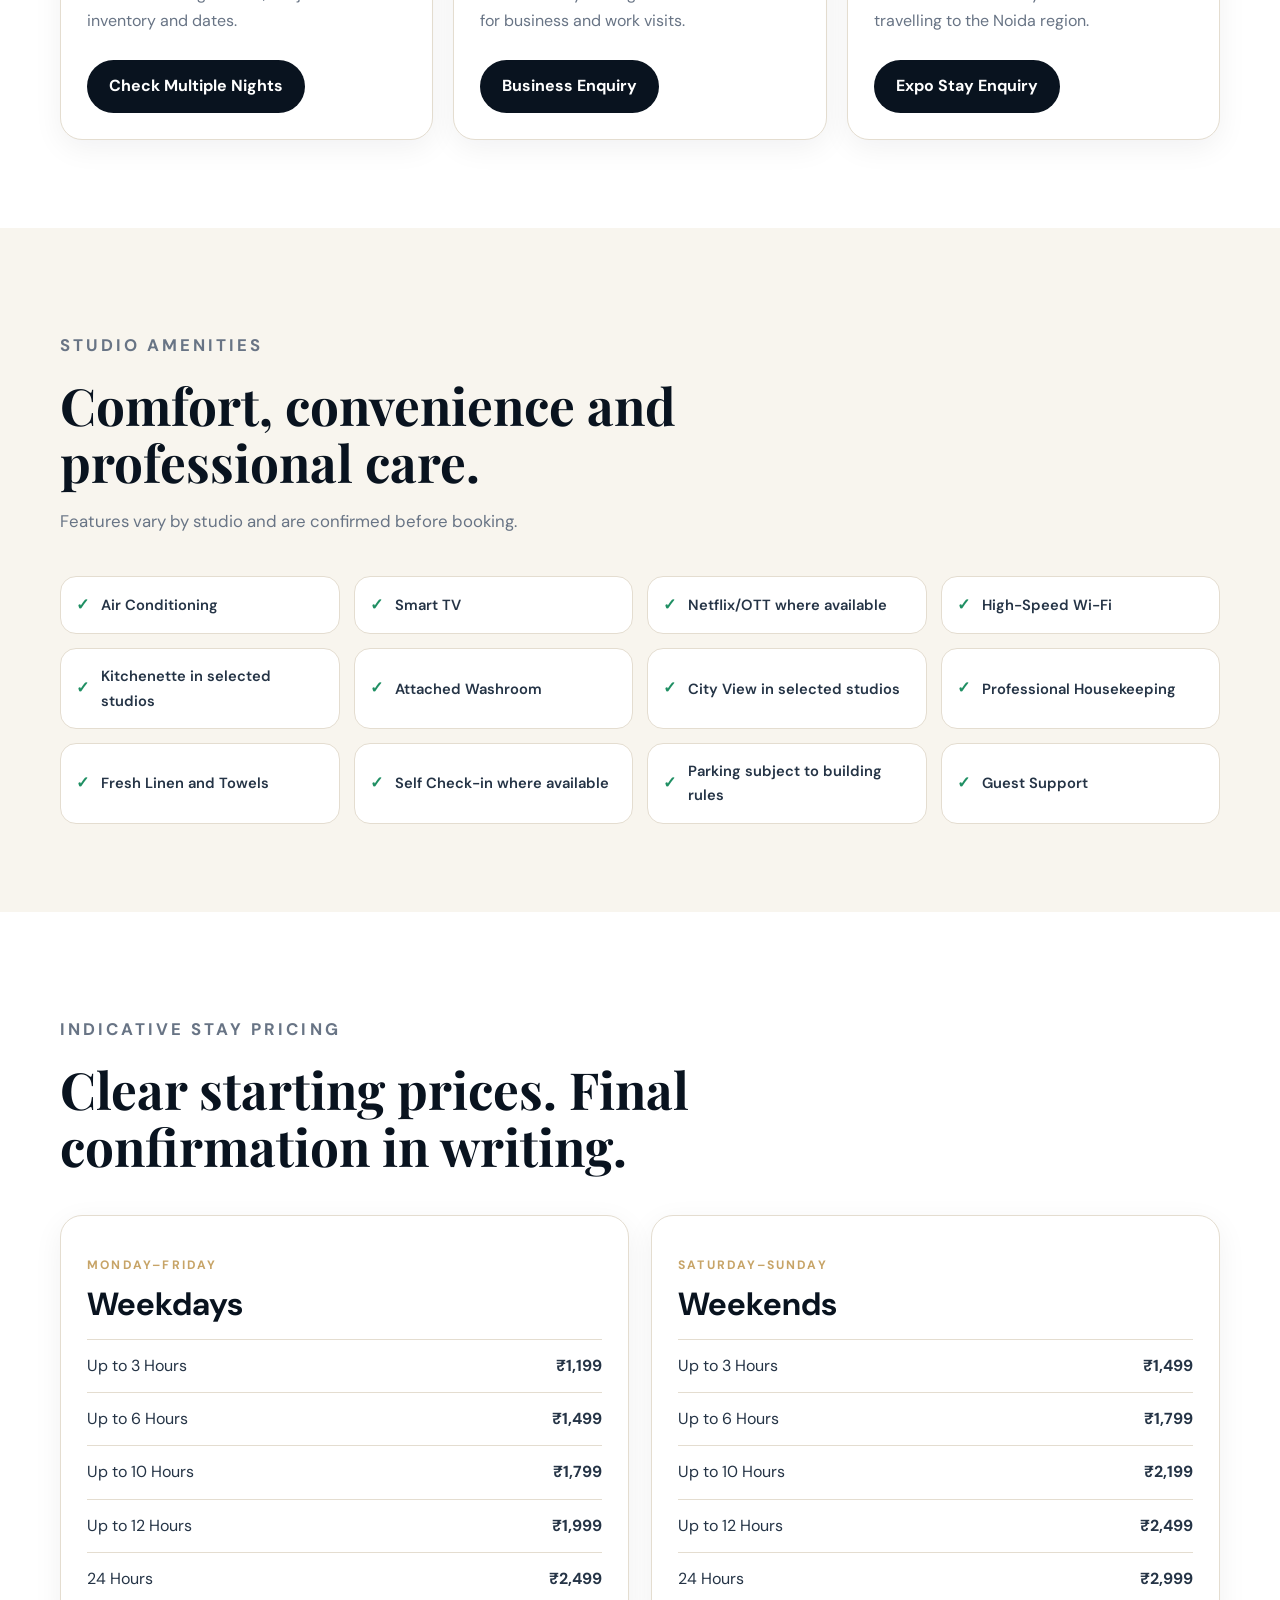
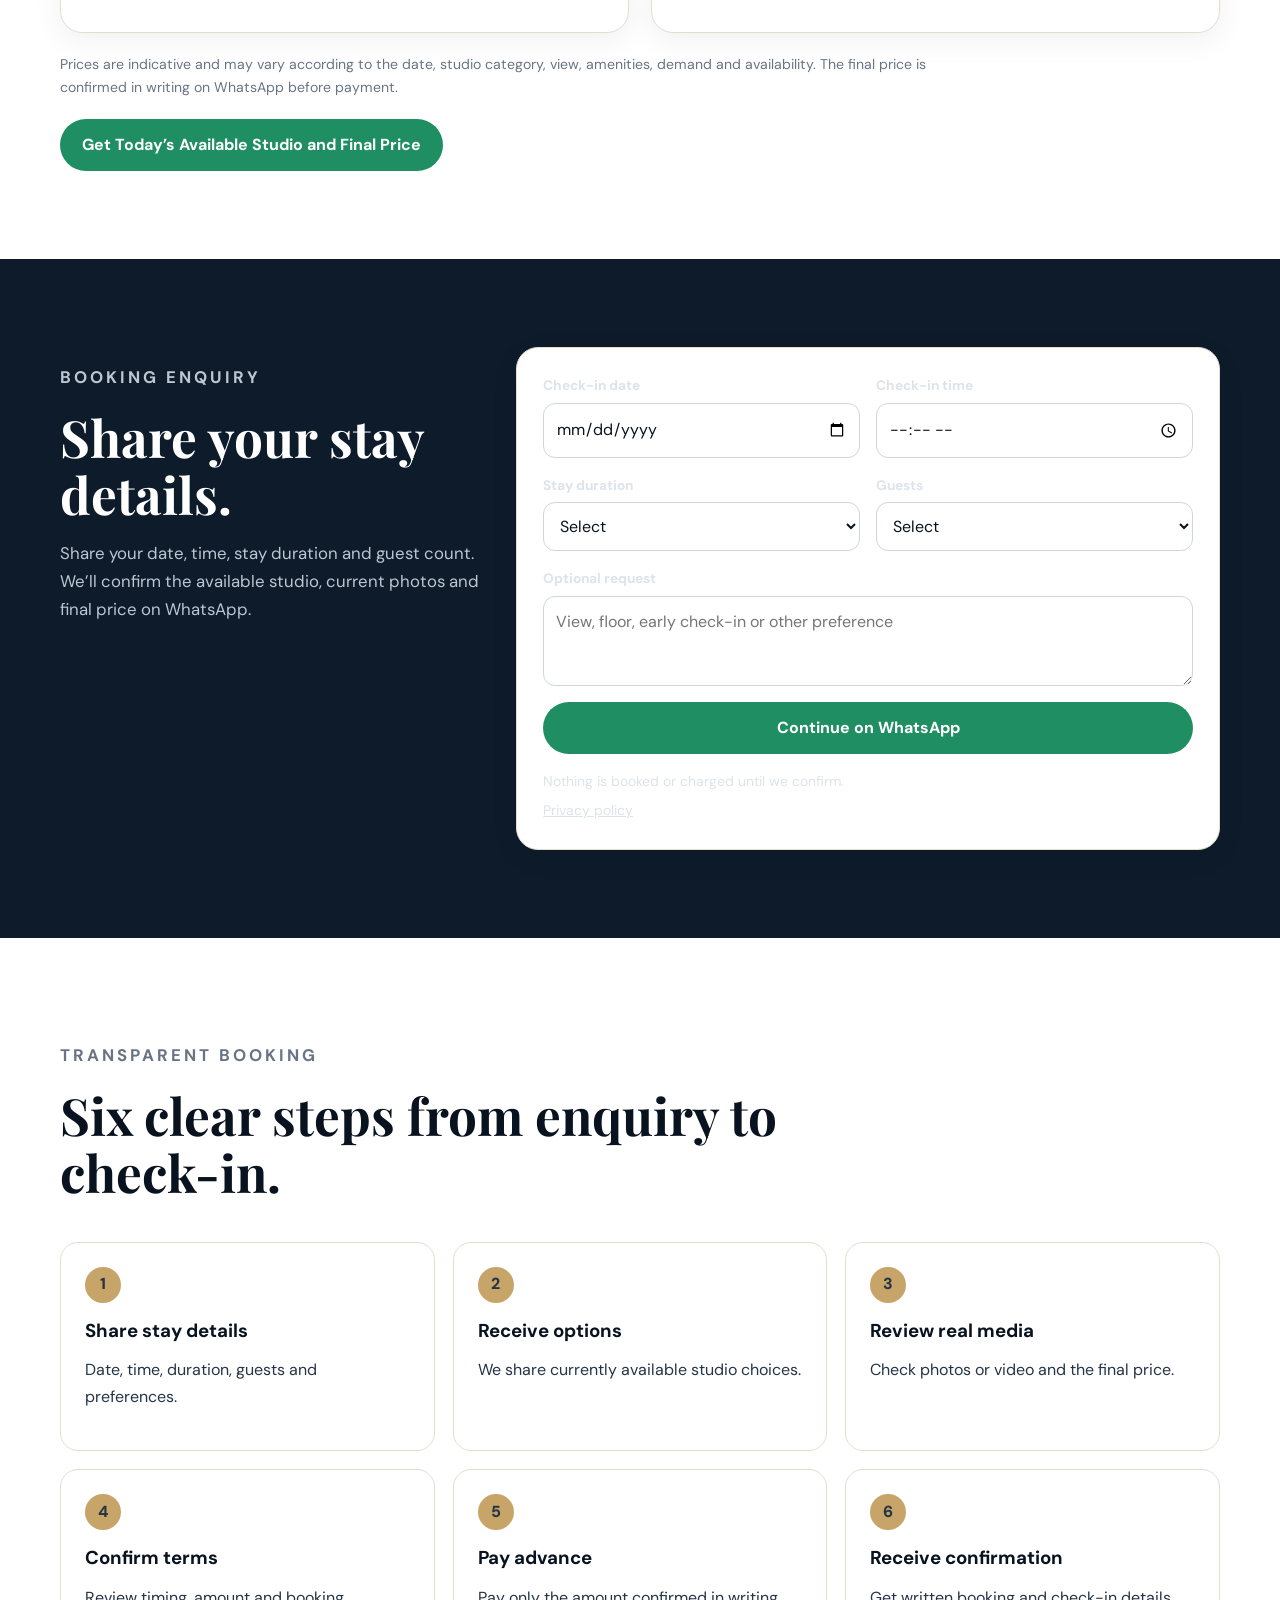
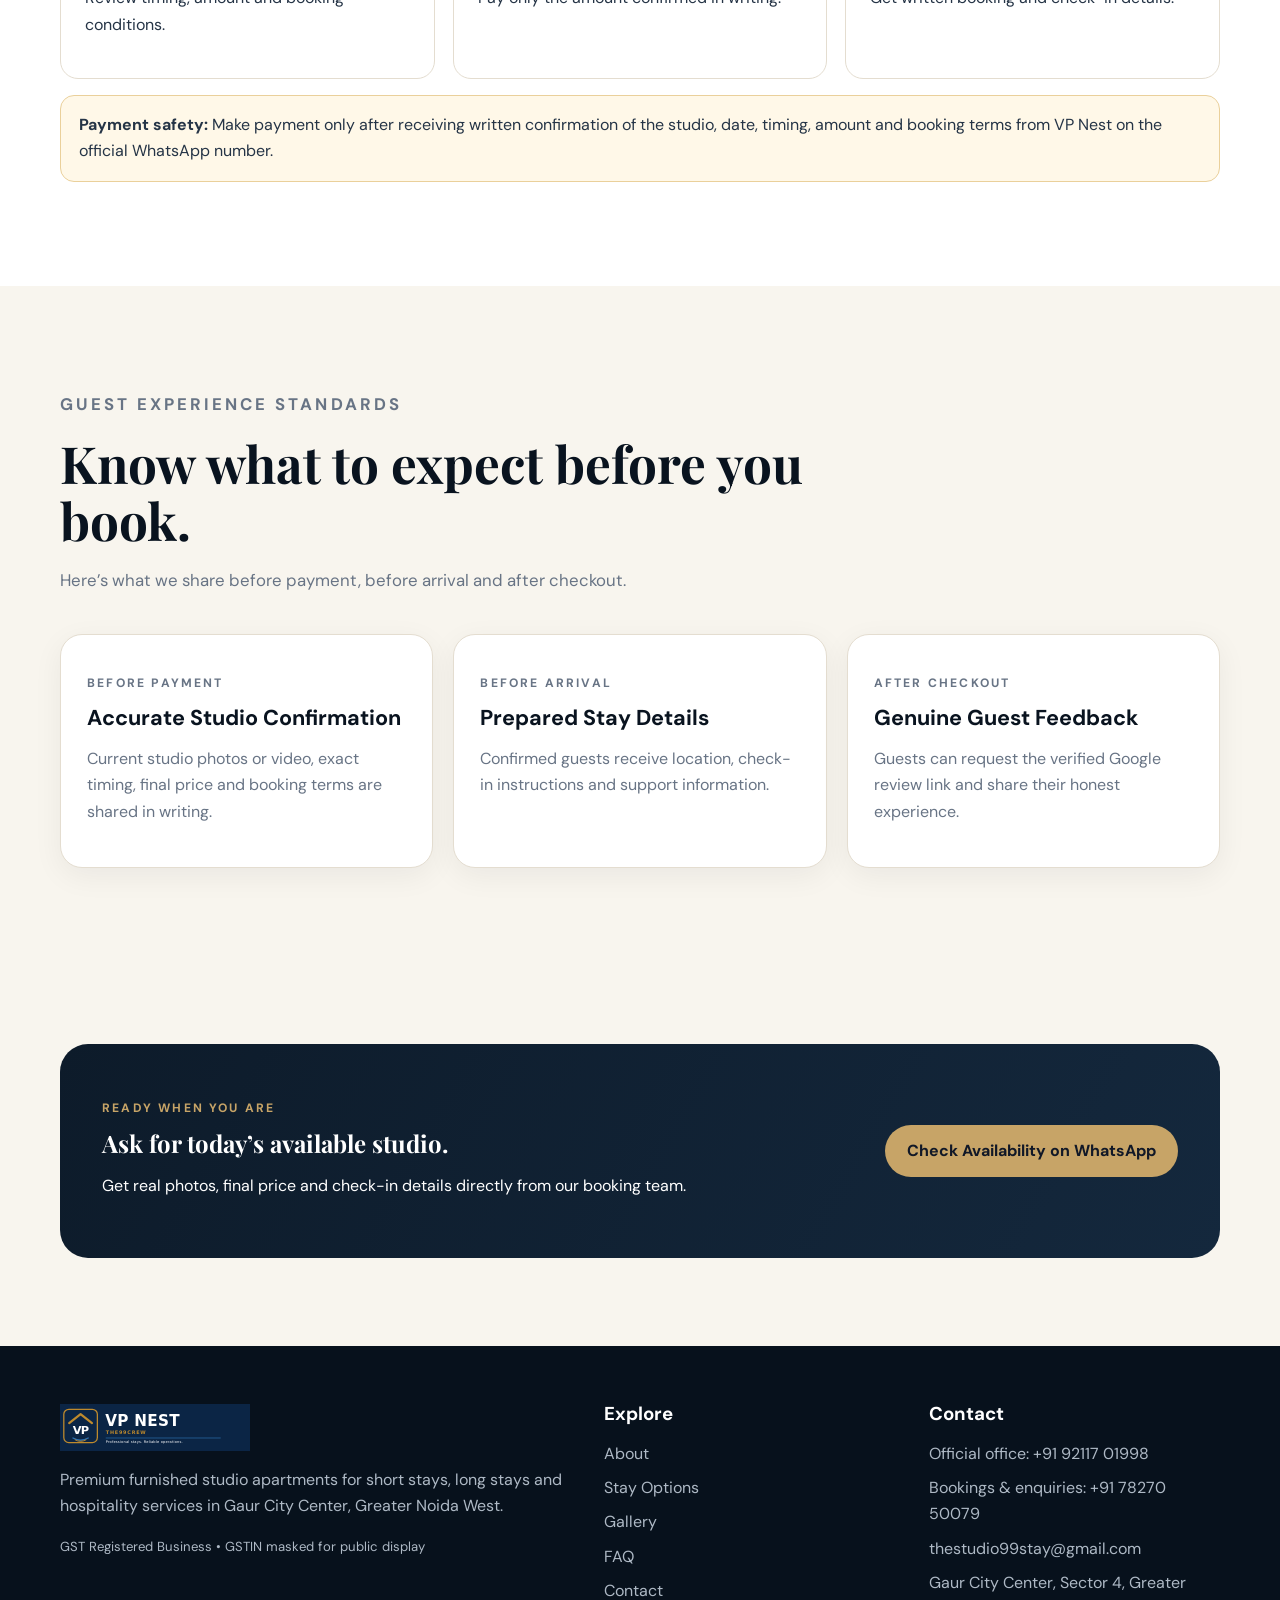
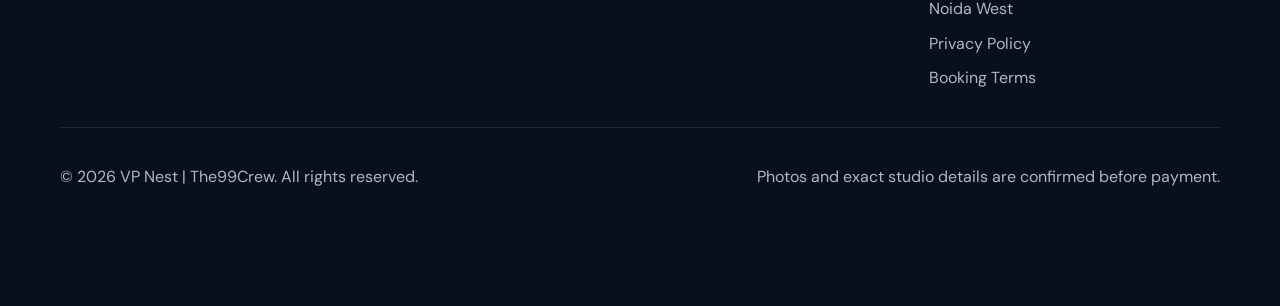
==== commit 7a36ba34: "Use the approved VP Nest gold round logo in the header" ====
--- a/index.html
+++ b/index.html
@@ -1,5 +1,5 @@
 <!doctype html><html lang="en-IN"><head><meta charset="utf-8"><meta name="viewport" content="width=device-width,initial-scale=1"><title>VP Nest | Premium Studio Apartments</title><meta name="description" content="Premium furnished studio apartments for short stays, long stays and hospitality services in Gaur City Center, Greater Noida West."><meta name="robots" content="index,follow"><meta name="theme-color" content="#09131f"><link rel="canonical" href="https://www.vpnest.in/"><meta property="og:title" content="VP Nest | Premium Studio Apartments"><meta property="og:description" content="Premium furnished studio apartments for short stays, long stays and hospitality services in Gaur City Center, Greater Noida West."><meta property="og:type" content="website"><meta property="og:url" content="https://www.vpnest.in/"><meta property="og:image" content="https://www.vpnest.in/og-cover.jpg"><meta name="twitter:card" content="summary_large_image"><meta name="twitter:title" content="VP Nest | Premium Studio Apartments"><meta name="twitter:description" content="Premium furnished studio apartments for short stays, long stays and hospitality services in Gaur City Center, Greater Noida West."><meta name="twitter:image" content="https://www.vpnest.in/og-cover.jpg"><link rel="icon" href="favicon.svg"><link rel="manifest" href="manifest.webmanifest"><link rel="stylesheet" href="styles.css"><script type="application/ld+json">{"@context":"https://schema.org","@type":["LodgingBusiness","LocalBusiness"],"name":"VP Nest | The99Crew","legalName":"THE99CREW FACILITY MANAGEMENT","url":"https://www.vpnest.in/","telephone":"+919211701998","contactPoint":[{"@type":"ContactPoint","telephone":"+919211701998","contactType":"office"},{"@type":"ContactPoint","telephone":"+917827050079","contactType":"reservations","availableLanguage":["English","Hindi"]}],"email":"thestudio99stay@gmail.com","priceRange":"₹₹","address":{"@type":"PostalAddress","streetAddress":"Gaur City Center, Sector 4","addressLocality":"Greater Noida West","addressRegion":"Uttar Pradesh","addressCountry":"IN"}}</script></head><body>
-<a class="skip-link" href="#main-content">Skip to content</a><header class="site-header"><nav class="nav container" aria-label="Main navigation"><a class="brand" href="index.html"><img src="logo-white.svg" alt="VP Nest | The99Crew"></a><button class="nav-toggle" aria-label="Open navigation" aria-expanded="false"><span></span><span></span><span></span></button><div class="nav-links"><a href="index.html">Home</a><a href="services.html">Stay Options</a><a href="gallery.html">Gallery</a><a href="#pricing">Pricing</a><a href="faq.html">FAQ</a><a class="nav-cta" href="contact.html">Check Availability</a></div></nav></header>
+<a class="skip-link" href="#main-content">Skip to content</a><header class="site-header"><nav class="nav container" aria-label="Main navigation"><a class="brand" href="index.html"><img src="/assets/vp-nest-gold-round.webp" alt="VP Nest | The99Crew" class="gold-round-logo" width="52" height="52"></a><button class="nav-toggle" aria-label="Open navigation" aria-expanded="false"><span></span><span></span><span></span></button><div class="nav-links"><a href="index.html">Home</a><a href="services.html">Stay Options</a><a href="gallery.html">Gallery</a><a href="#pricing">Pricing</a><a href="faq.html">FAQ</a><a class="nav-cta" href="contact.html">Check Availability</a></div></nav></header>
 <main id="main-content"><section class="hero boutique-hero" aria-labelledby="home-title">
   <div class="container hero-grid">
     <div class="hero-copy">
--- a/styles.css
+++ b/styles.css
@@ -107,3 +107,6 @@
     font-size: .9rem;
   }
 }
+
+/* Keep the round crest compact in the site navigation only. */
+.brand img.gold-round-logo { width: 52px; height: 52px; object-fit: contain; display: block; }
